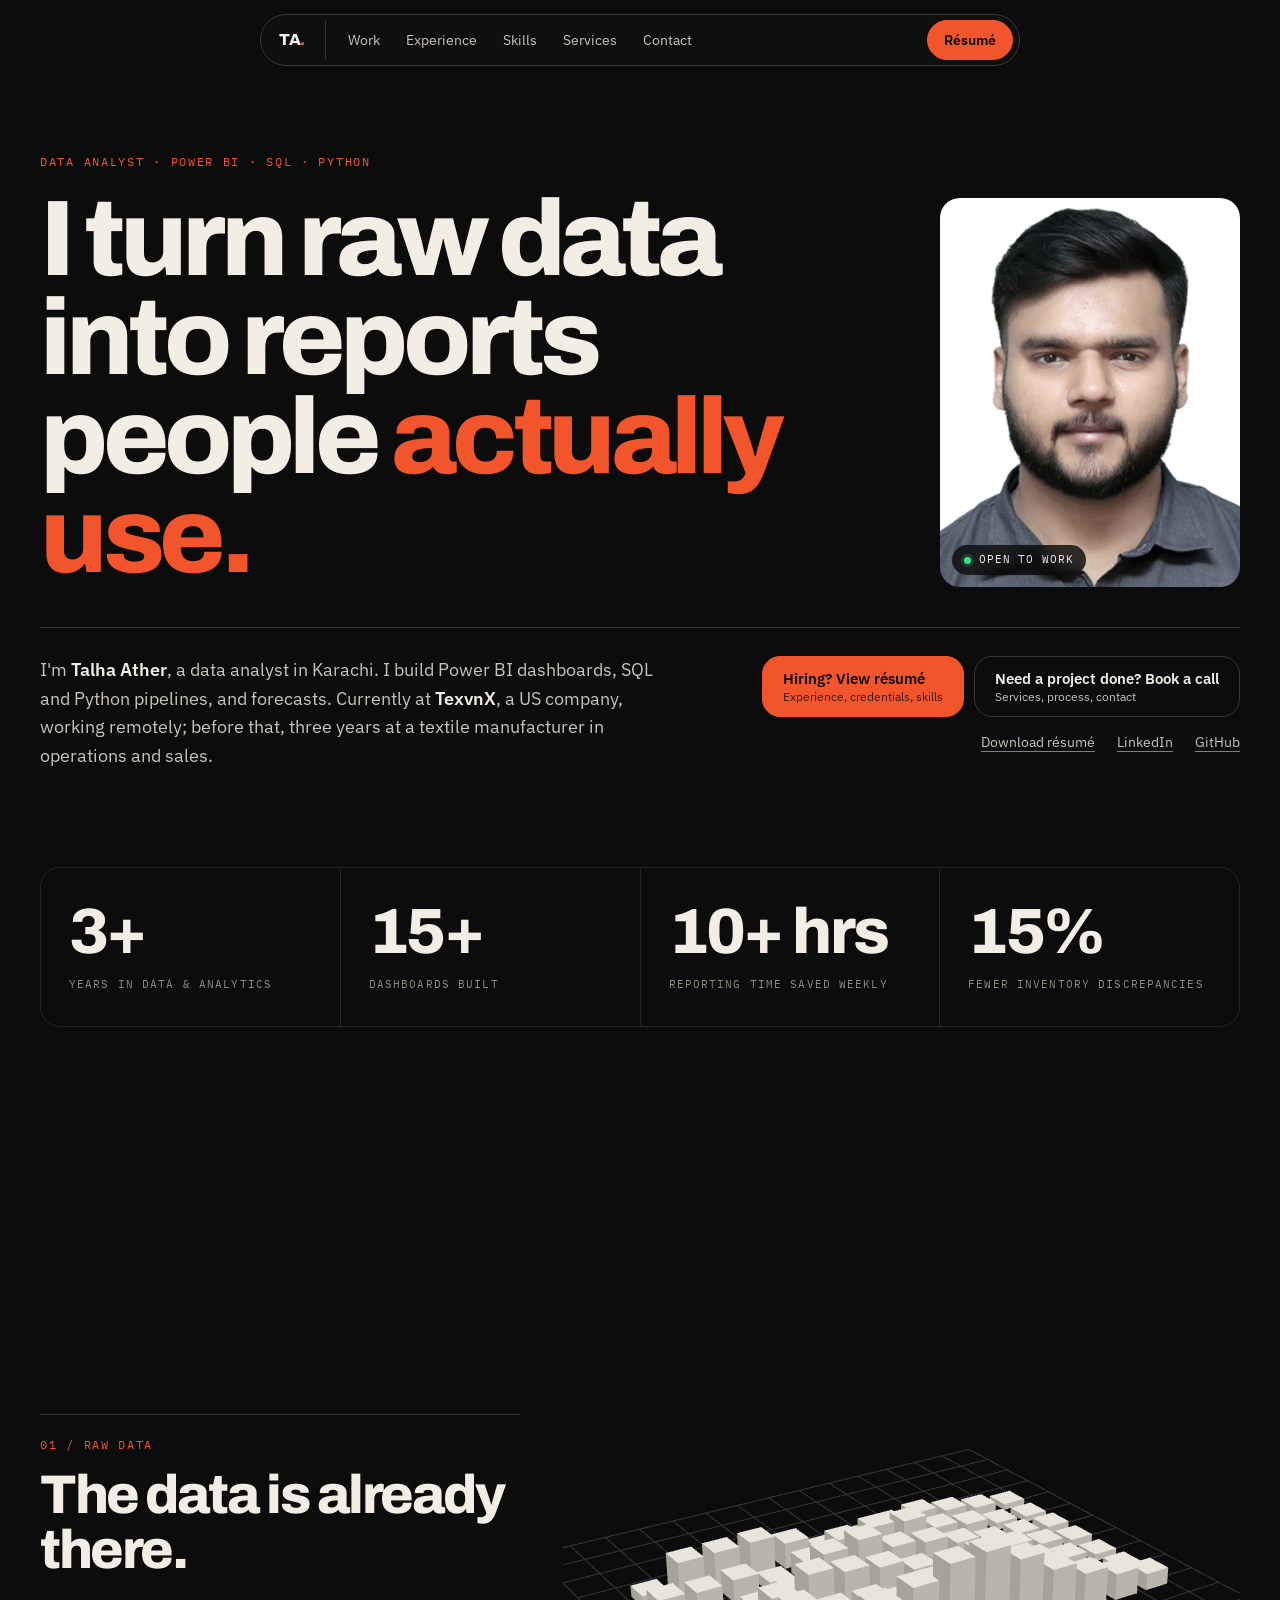
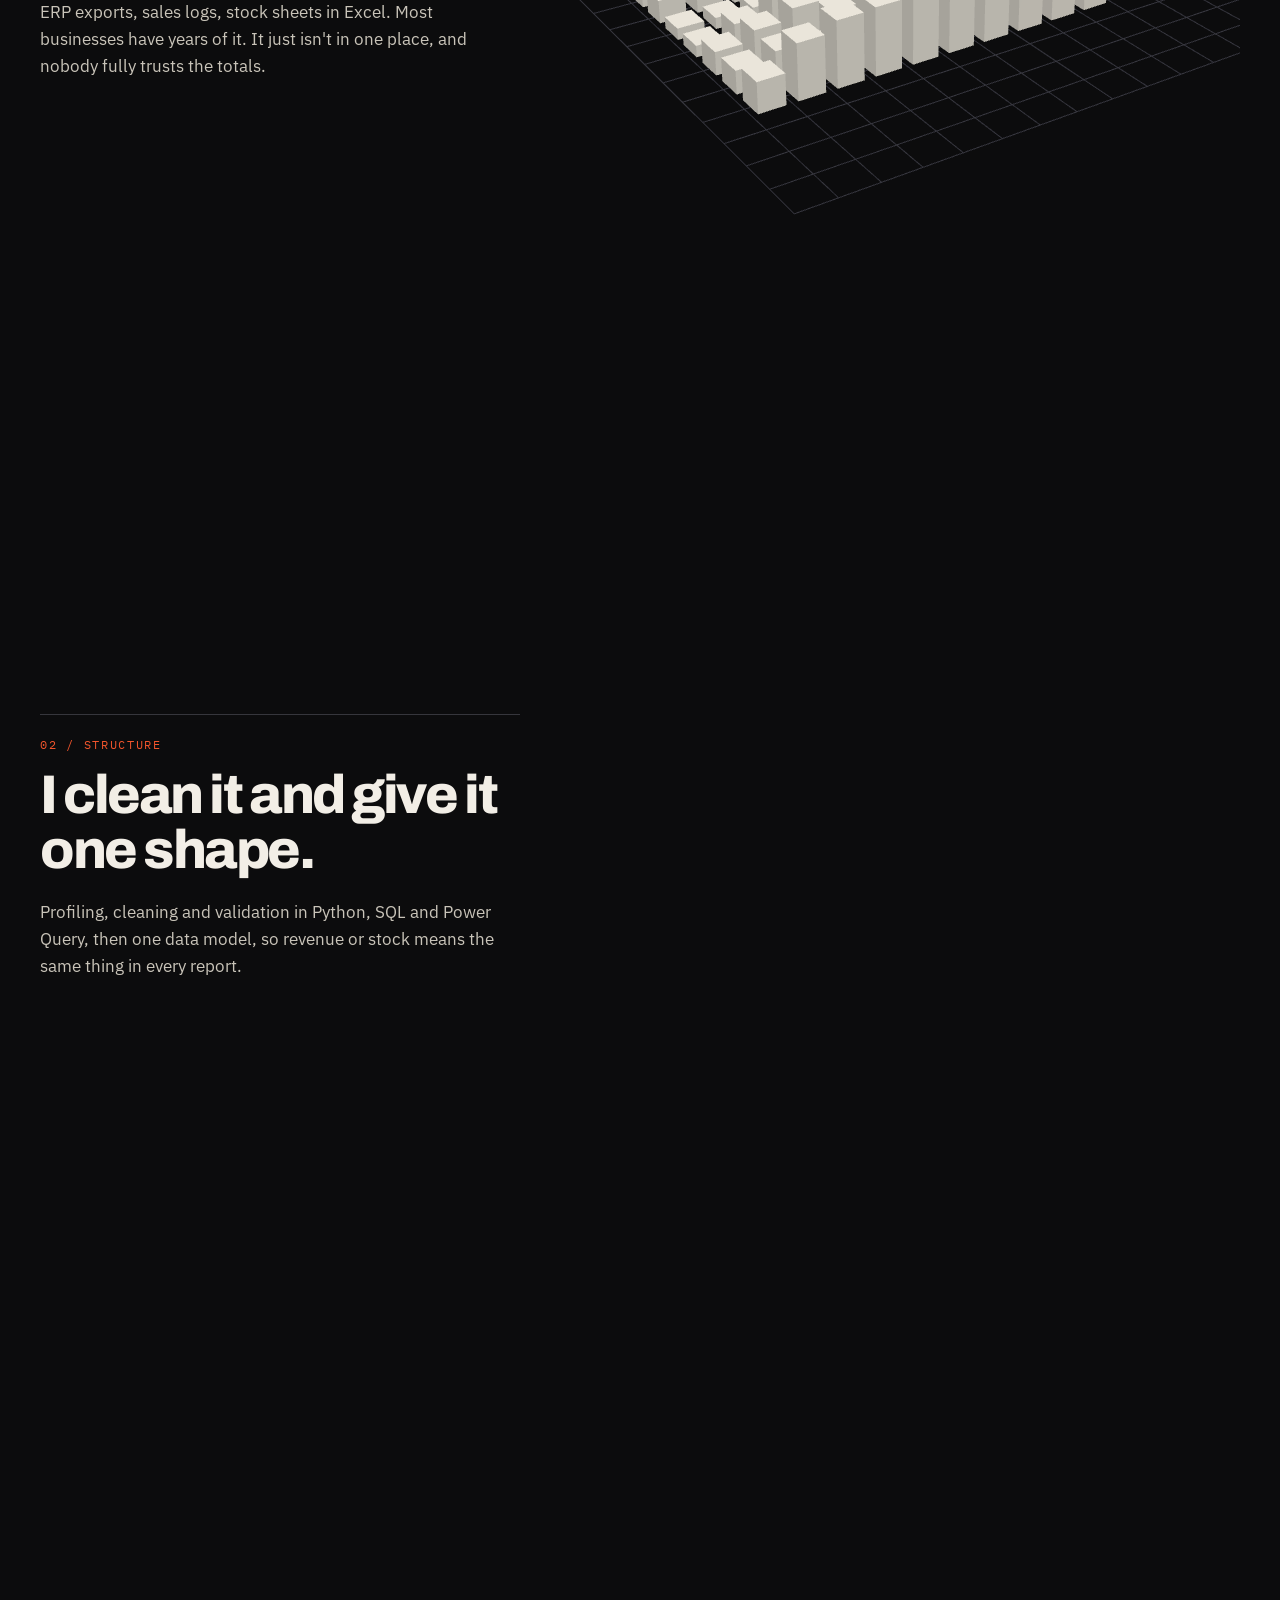
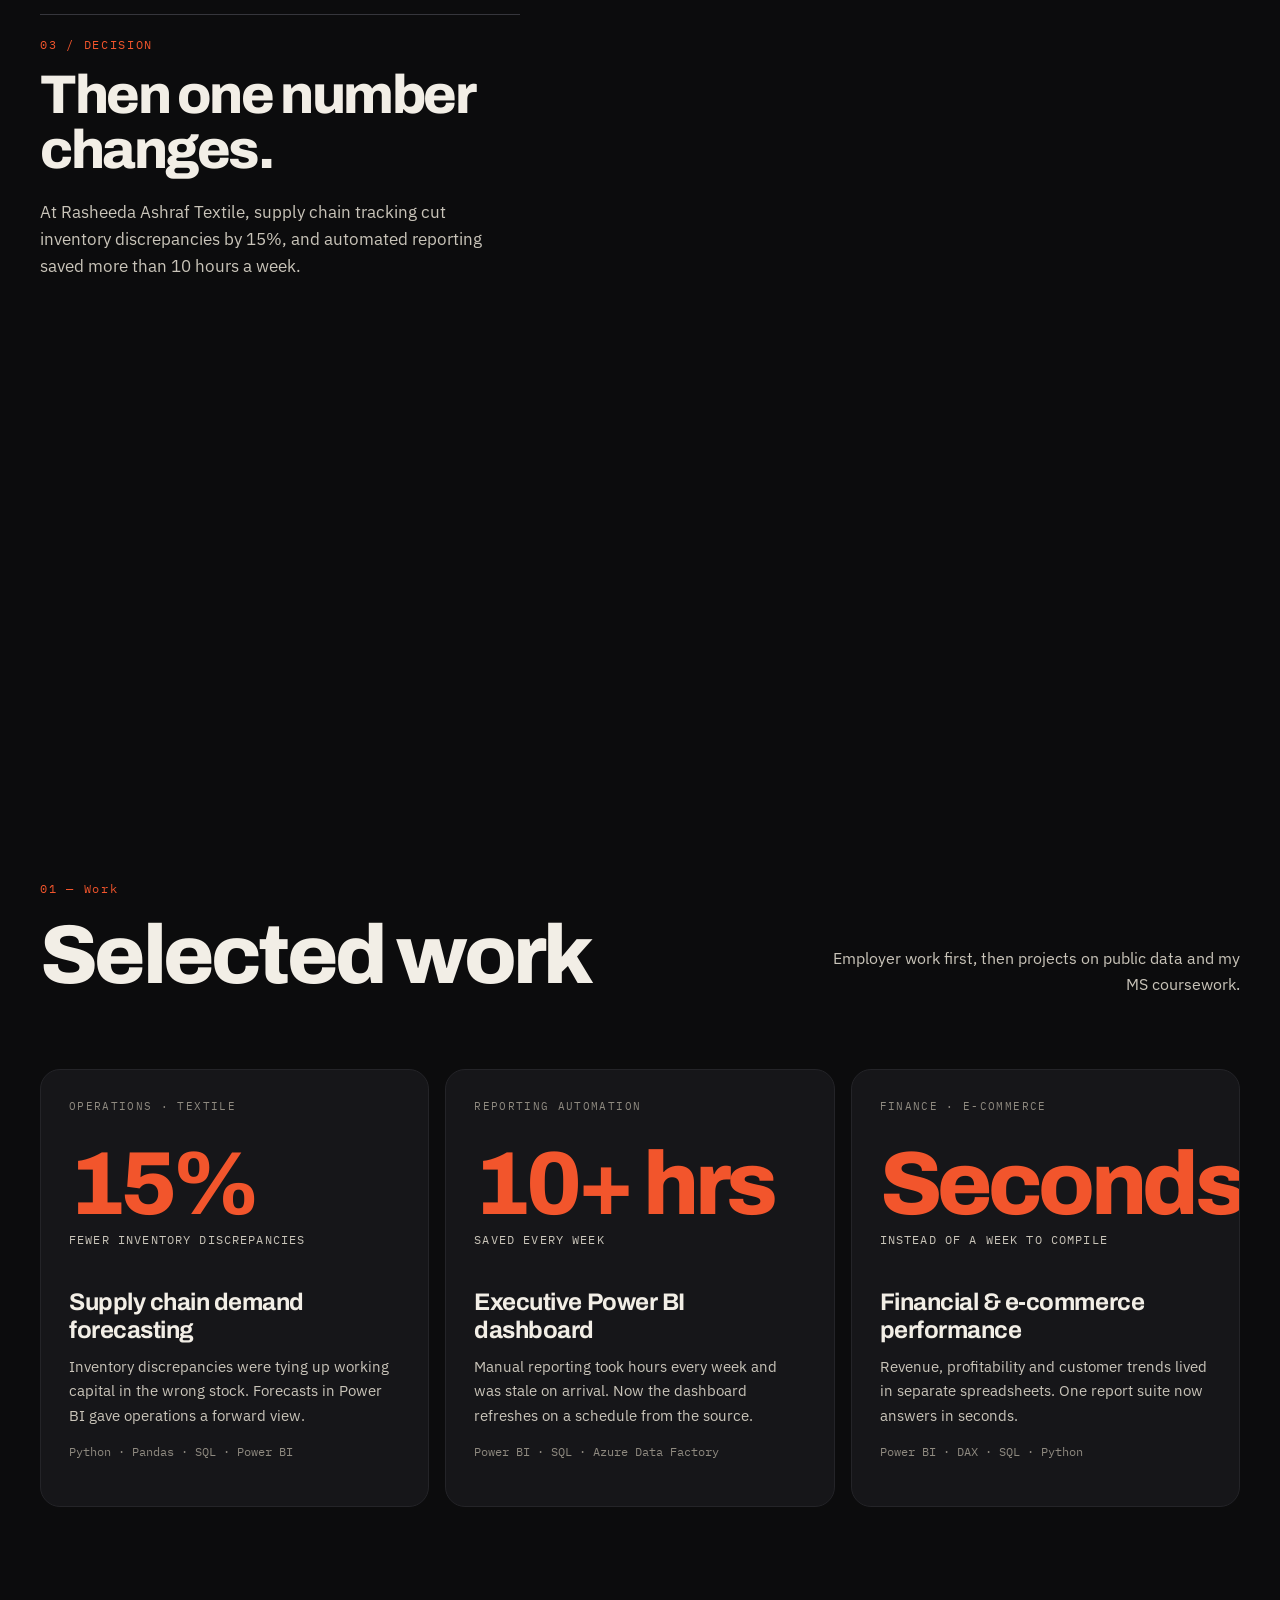
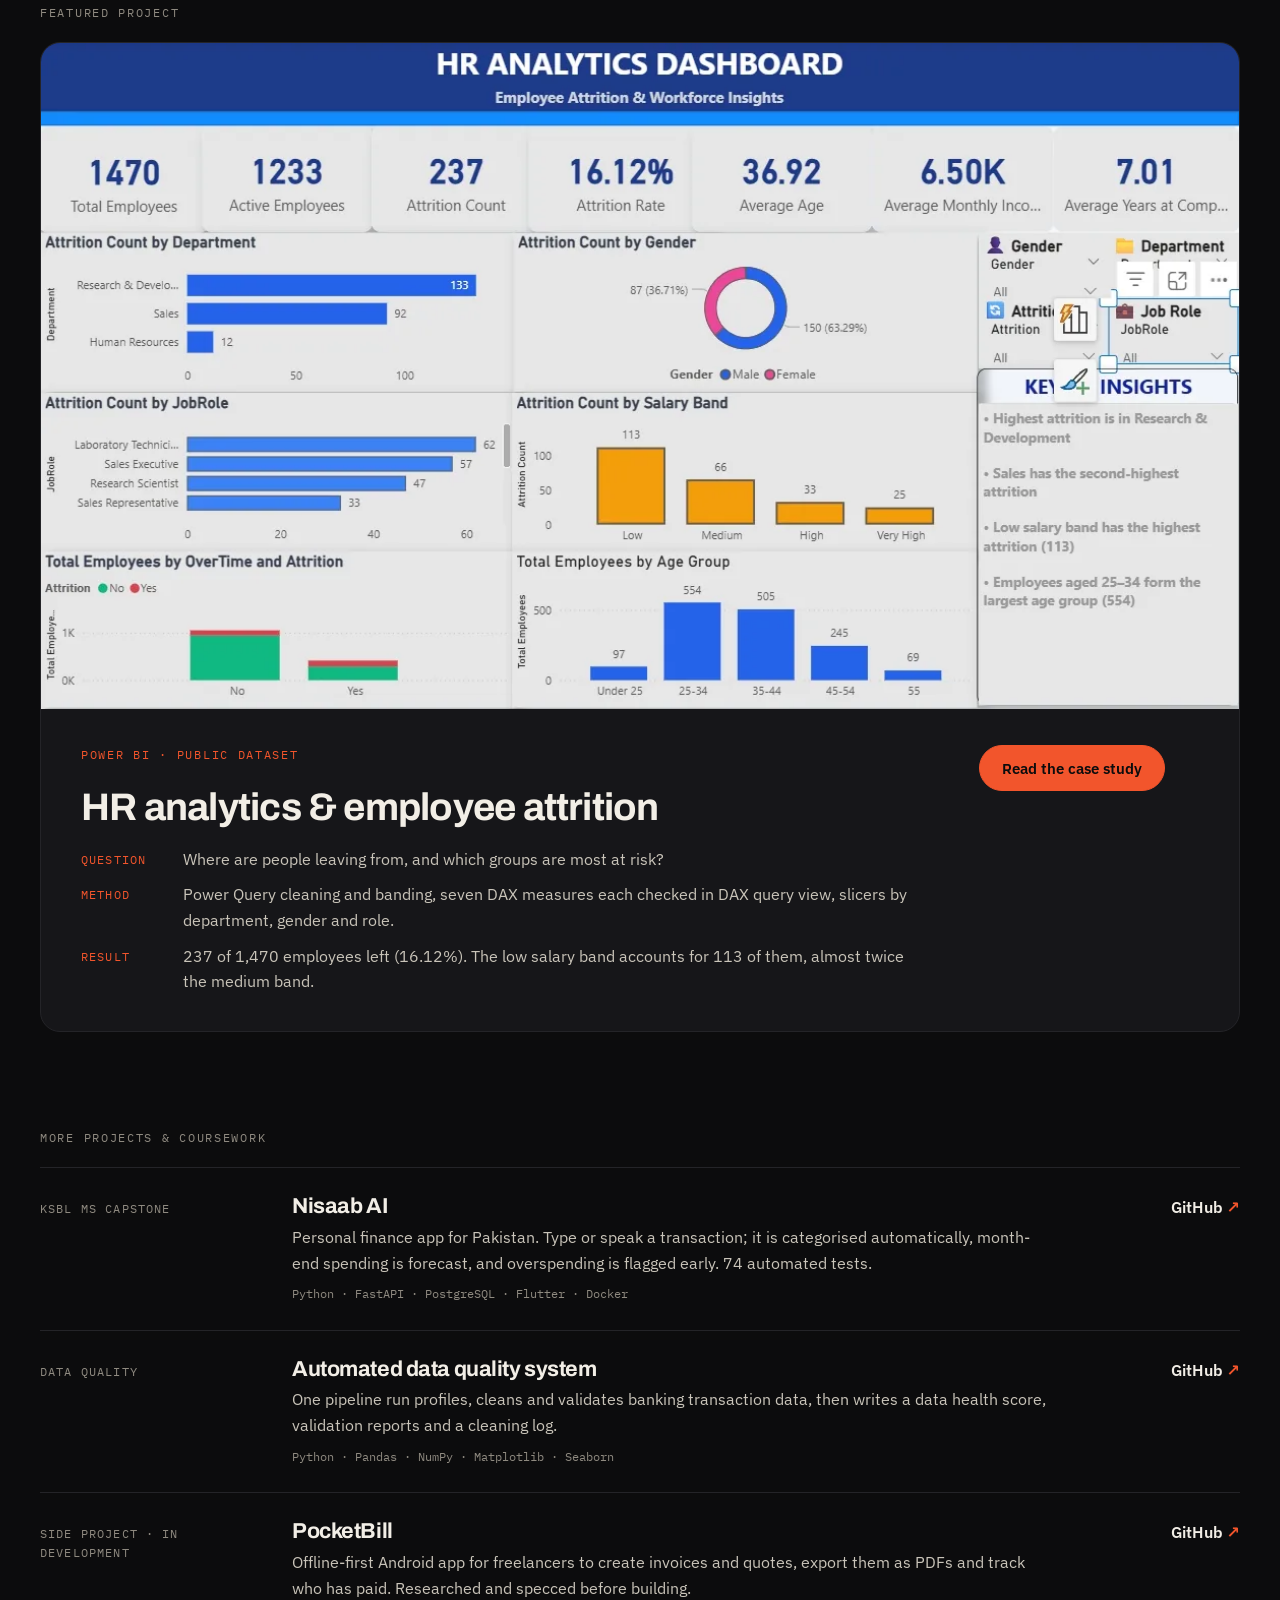
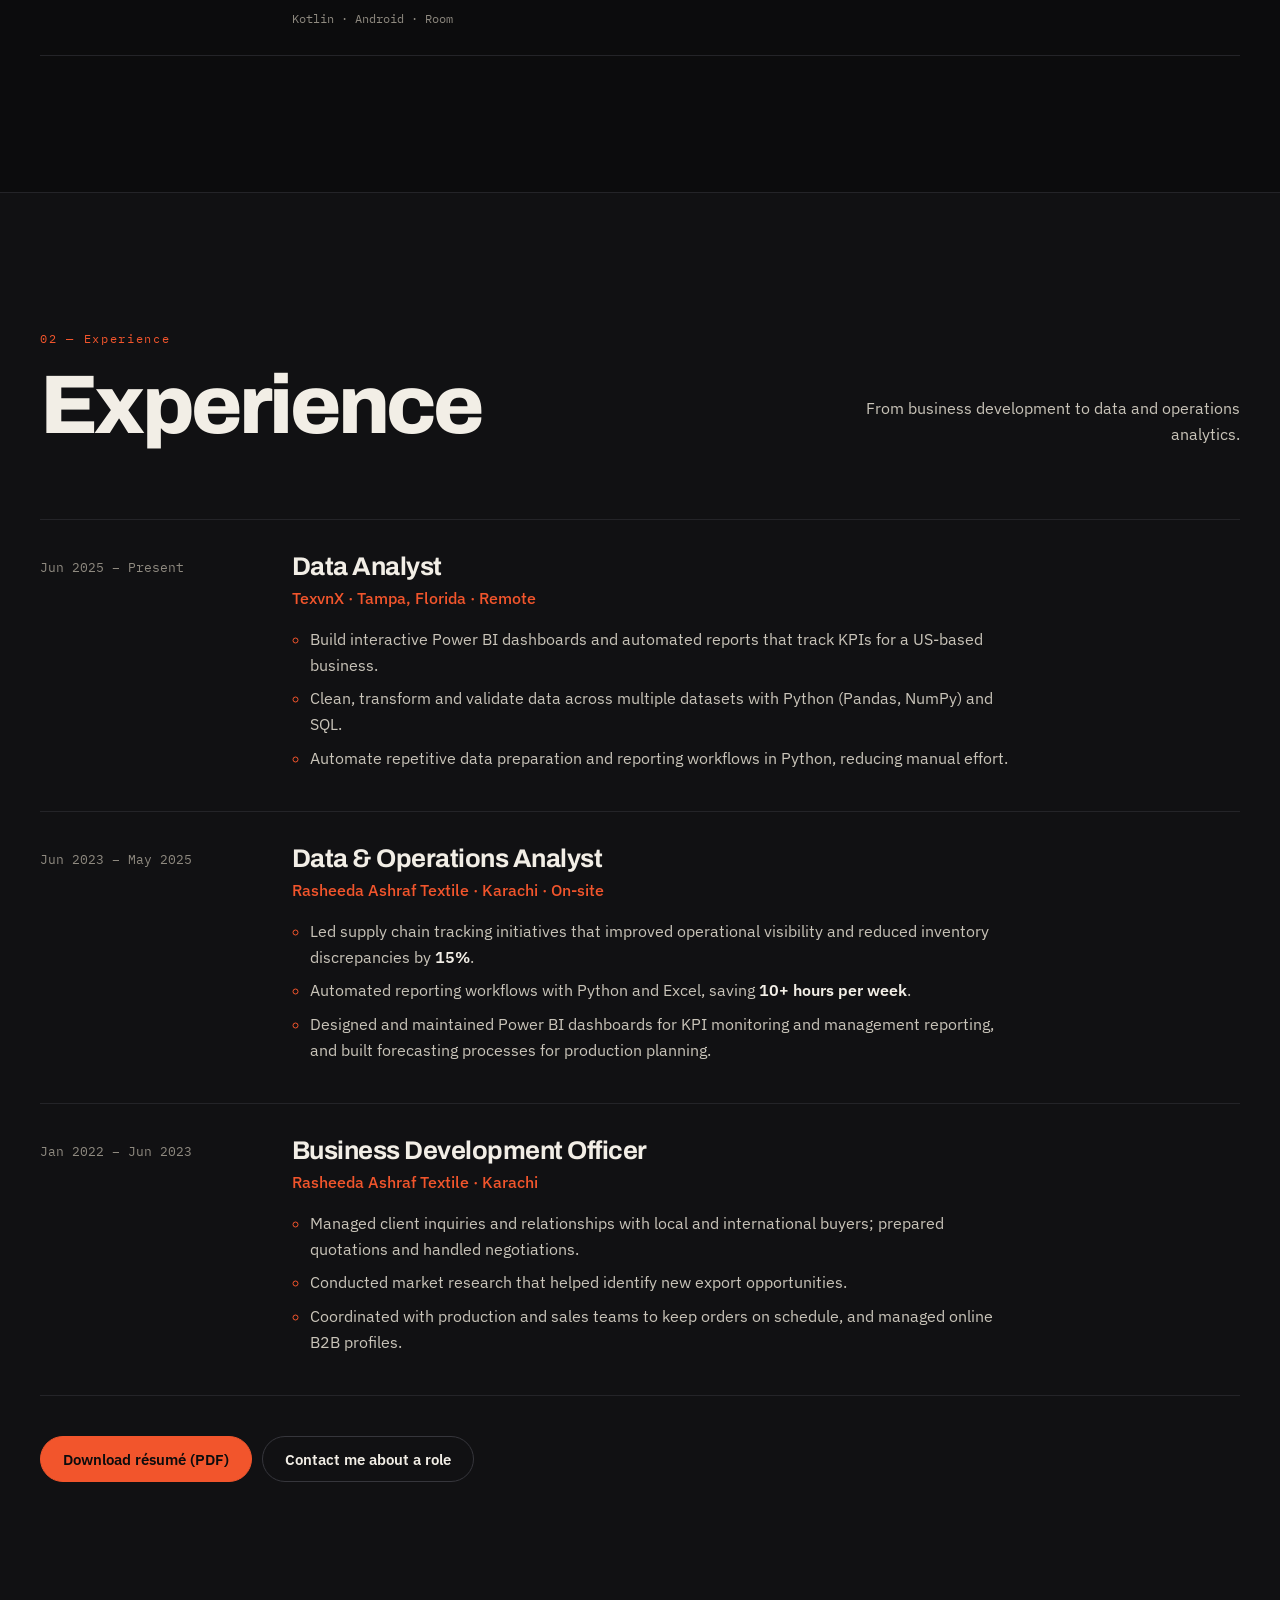
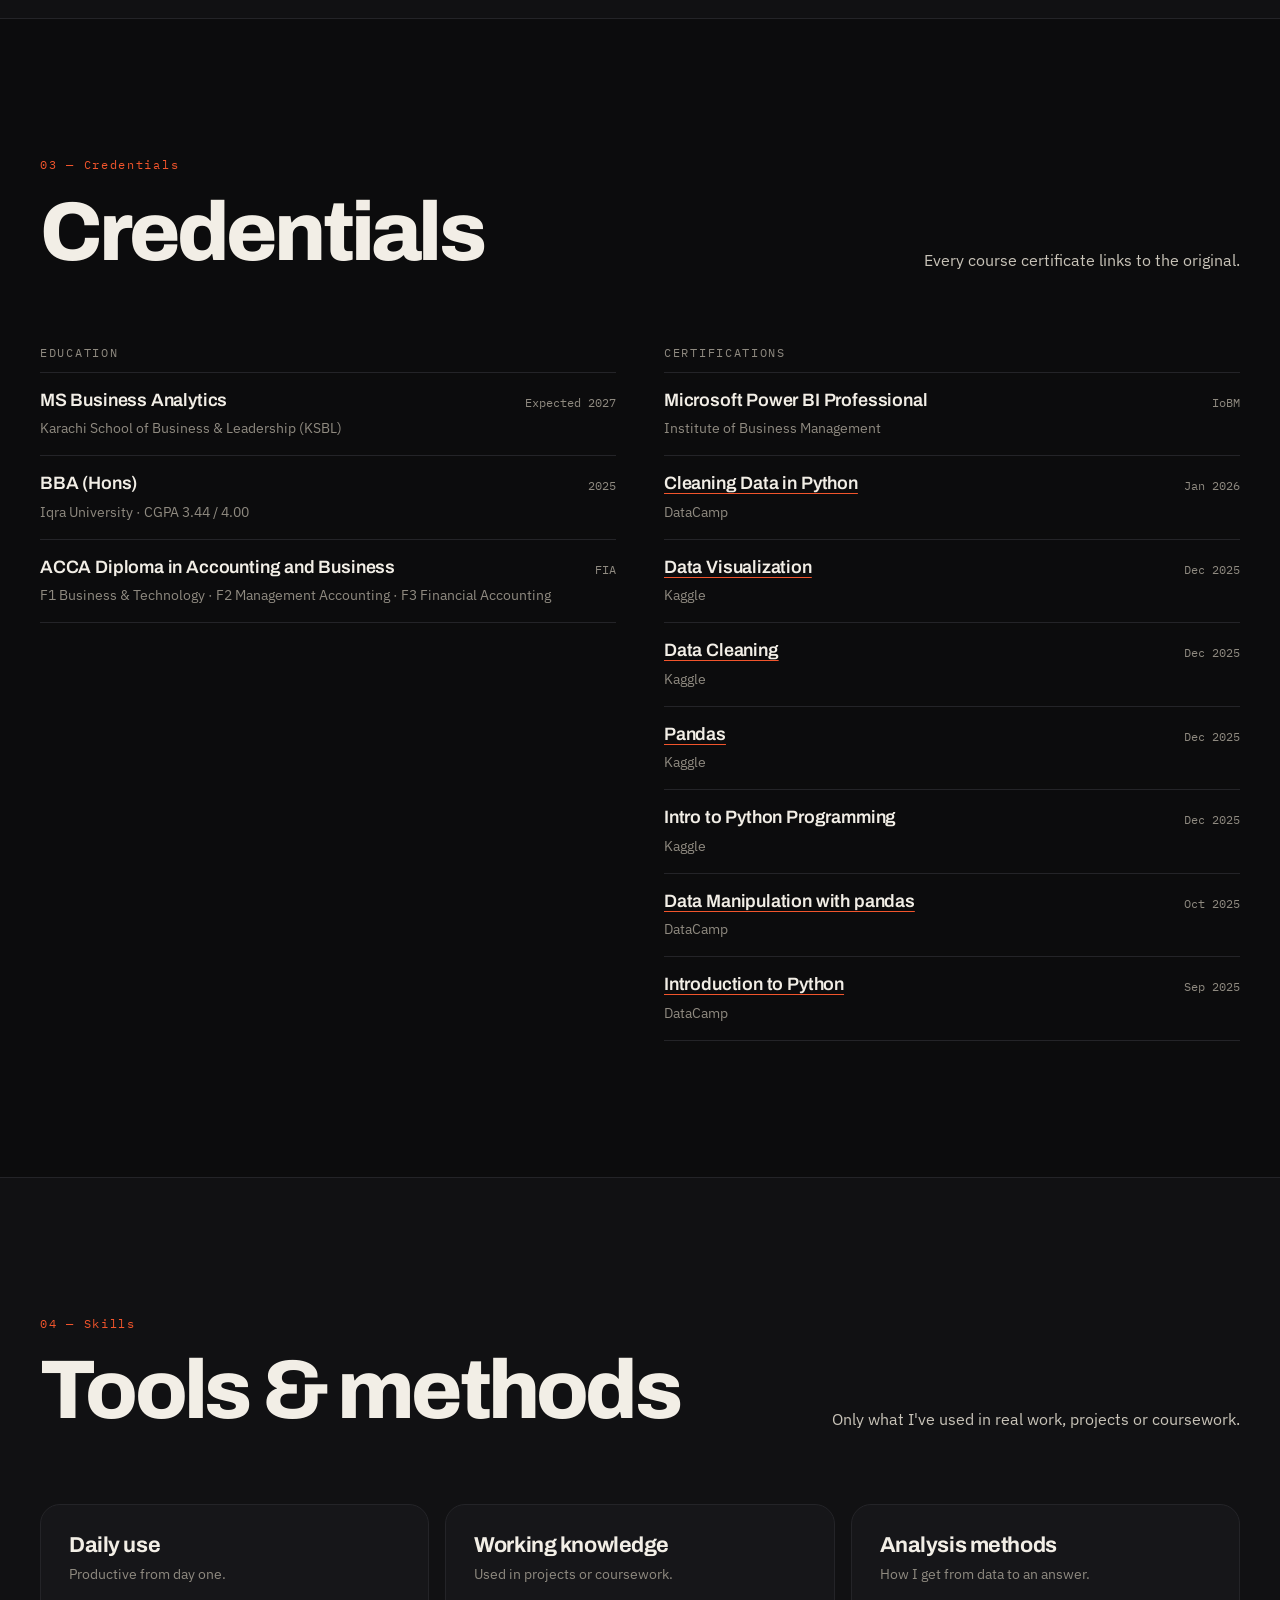
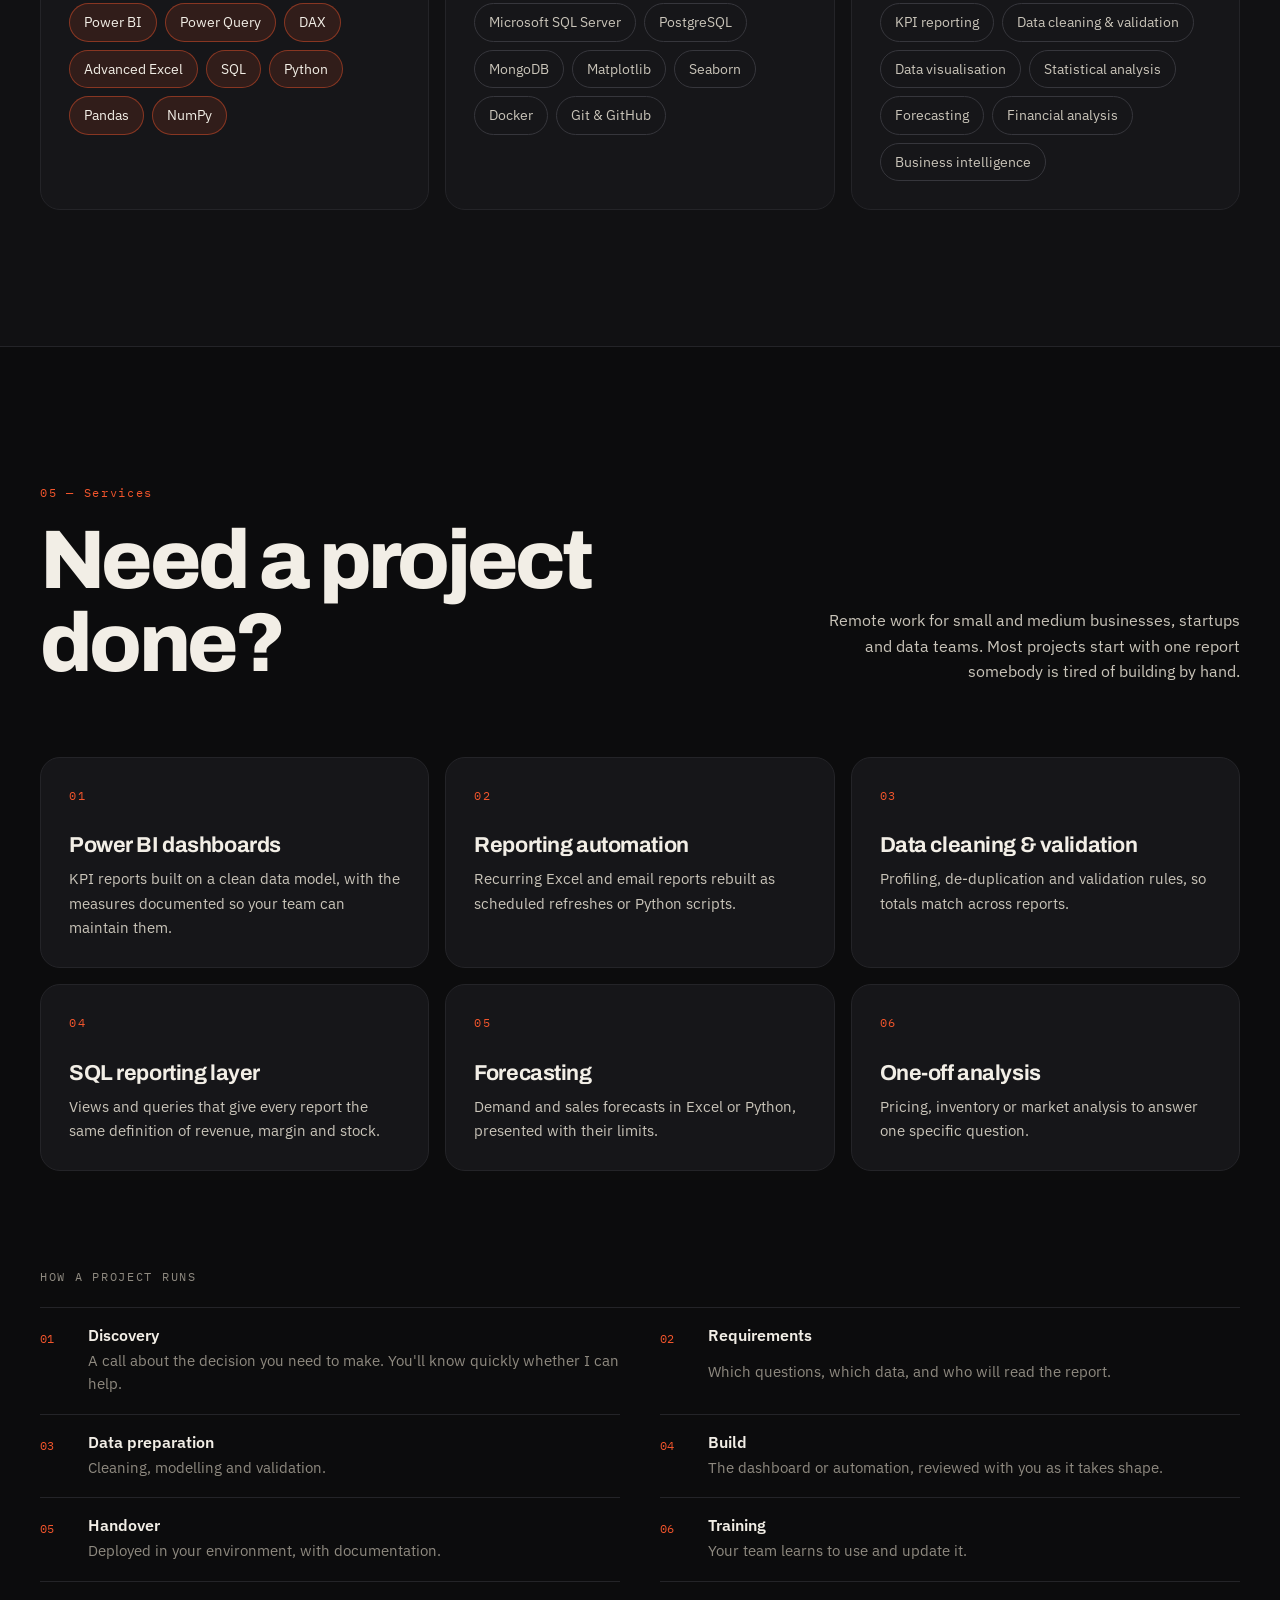
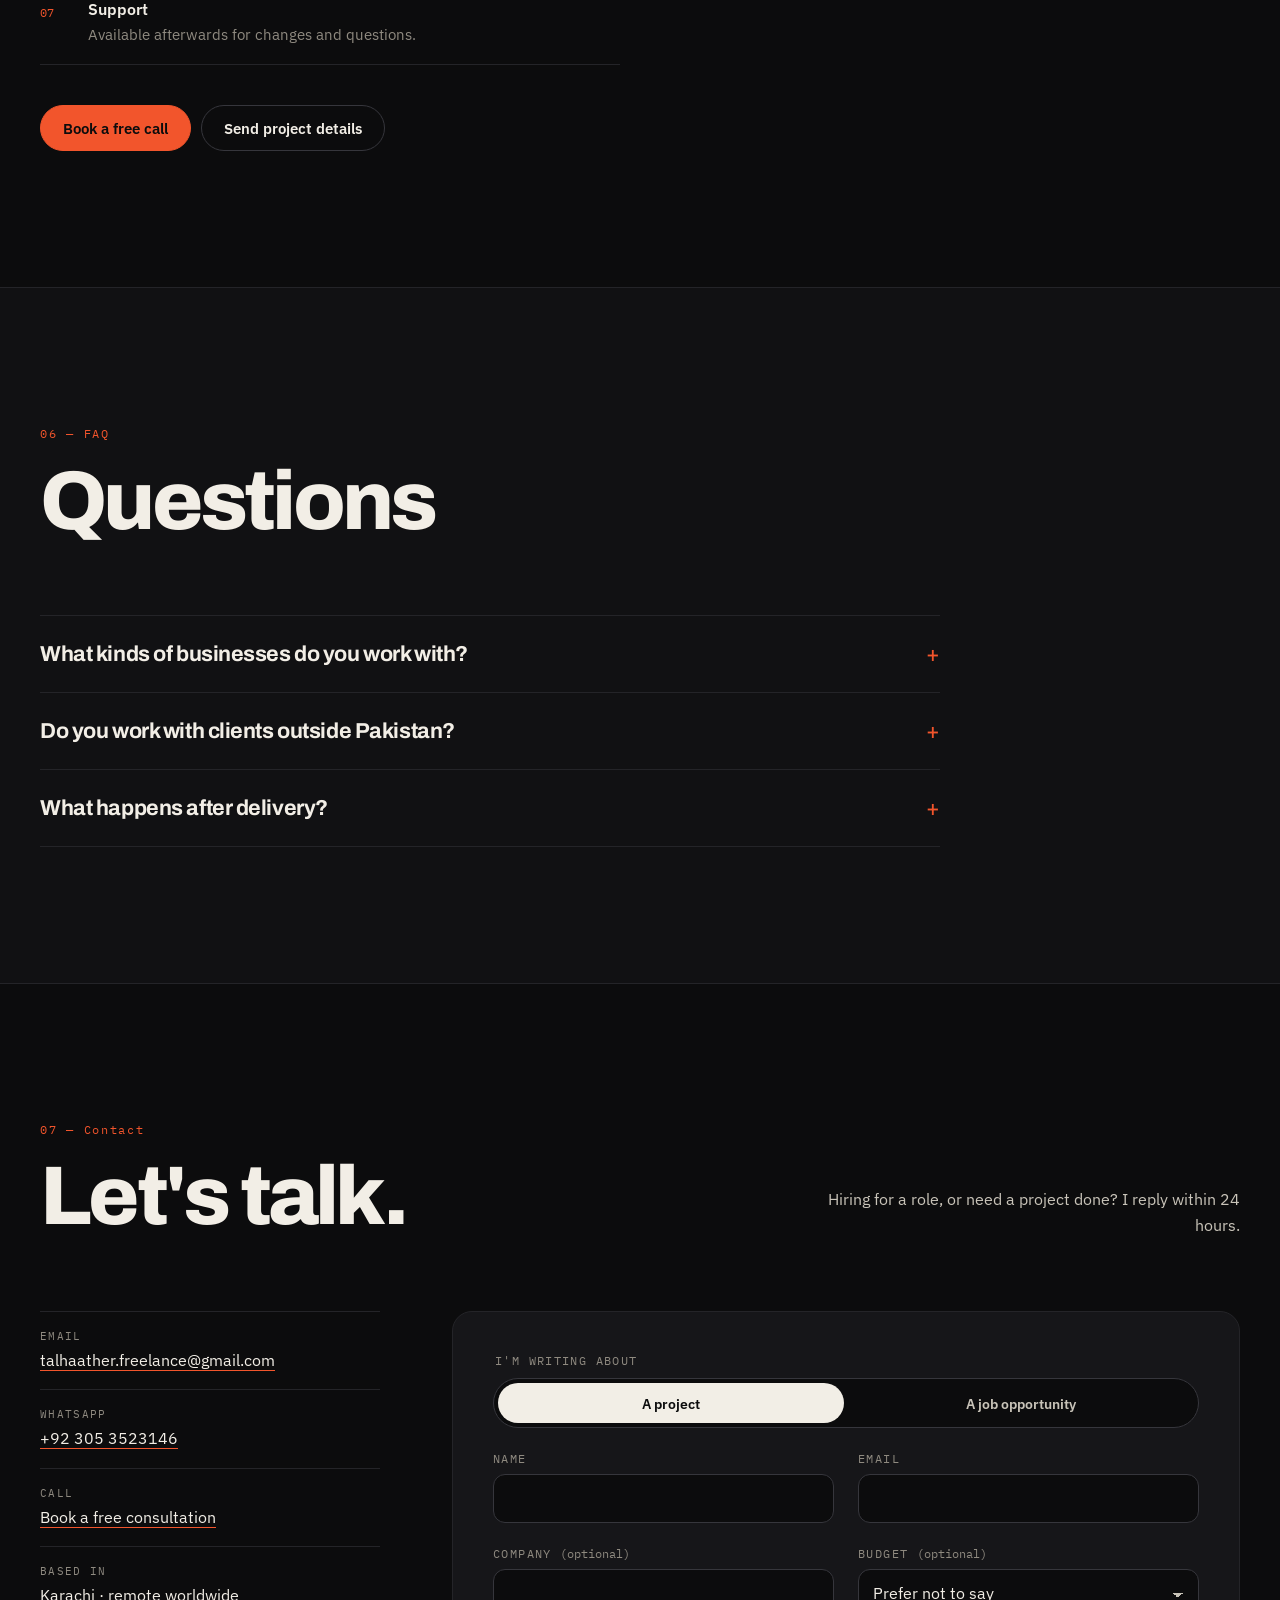
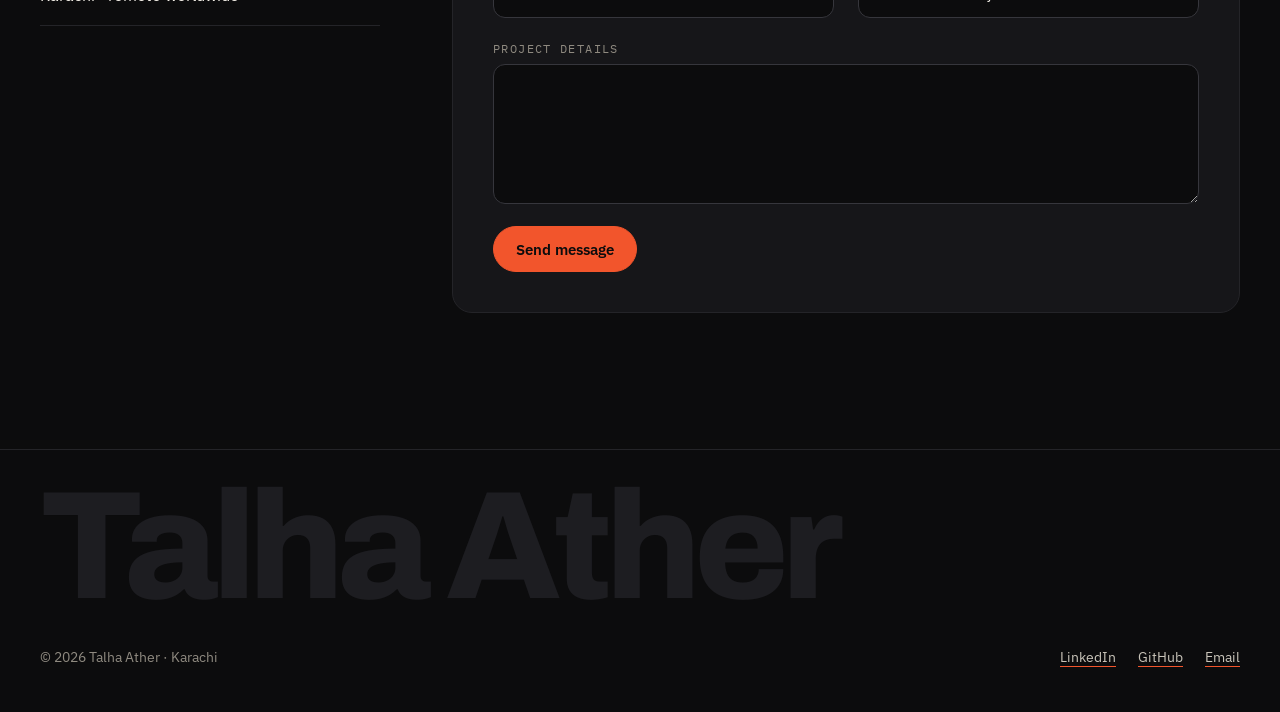
==== index.html @ 9c9c139e "Portfolio site: dark editorial design with Three.js scroll story Static HTML/CSS/JS portfolio for Ta" ====
<!doctype html>
<html lang="en">
<head>
  <meta charset="utf-8">
  <meta name="viewport" content="width=device-width, initial-scale=1">
  <title>Talha Ather — Data Analyst</title>
  <meta name="description" content="Talha Ather is a data analyst in Karachi who builds Power BI reports, SQL and Python pipelines and forecasts. Open to roles and remote projects.">
  <link rel="canonical" href="https://talhaather.com/">
  <meta name="theme-color" content="#0c0c0d">
  <meta property="og:type" content="website">
  <meta property="og:url" content="https://talhaather.com/">
  <meta property="og:title" content="Talha Ather — Data Analyst">
  <meta property="og:description" content="Power BI reports, SQL and Python pipelines, and forecasts.">
  <meta property="og:image" content="https://talhaather.com/assets/og-image.png">
  <meta name="twitter:card" content="summary_large_image">
  <link rel="icon" href="/assets/favicon.svg" type="image/svg+xml">
  <link rel="preload" href="/fonts/archivo-var.woff2" as="font" type="font/woff2" crossorigin>
  <link rel="stylesheet" href="/css/styles.css">
  <script>if (/[?&]todo/.test(location.search)) document.documentElement.classList.add("show-todo")</script>
  <!-- US-15: Plausible analytics. Auto-tracks PDF downloads and outbound links; tagged links send named events. -->
  <script defer data-domain="talhaather.com" src="https://plausible.io/js/script.file-downloads.outbound-links.tagged-events.js"></script>
  <script>window.plausible = window.plausible || function () { (window.plausible.q = window.plausible.q || []).push(arguments) }</script>
  <script type="application/ld+json">
  {
    "@context": "https://schema.org",
    "@type": "Person",
    "name": "Talha Ather",
    "jobTitle": "Data Analyst",
    "url": "https://talhaather.com/",
    "image": "https://talhaather.com/assets/talha-ather.webp",
    "email": "mailto:talhaather.freelance@gmail.com",
    "sameAs": [
      "https://www.linkedin.com/in/talha-ather-702497376",
      "https://github.com/talha-ather-pk"
    ]
  }
  </script>
</head>
<body>
  <a class="skip-link" href="#main">Skip to content</a>

  <header class="site-header">
    <div class="container">
      <nav class="nav" aria-label="Main">
        <a class="brand" href="/">TA<span>.</span></a>
        <ul class="nav-links">
          <li><a href="#work">Work</a></li>
          <li><a href="#experience">Experience</a></li>
          <li><a href="#skills">Skills</a></li>
          <li><a href="#services">Services</a></li>
          <li><a href="#contact">Contact</a></li>
        </ul>
        <div class="nav-actions">
          <!-- US-07: resume download in header -->
          <a class="btn btn-primary btn-sm" href="/assets/Talha-Ather-Resume.pdf" download>Résumé</a>
          <button class="menu-toggle" type="button" aria-expanded="false" aria-controls="mobile-menu" aria-label="Open menu">
            <svg width="18" height="18" viewBox="0 0 24 24" fill="none" stroke="currentColor" stroke-width="2" stroke-linecap="round" aria-hidden="true"><path d="M4 8h16M4 16h16"/></svg>
          </button>
        </div>
      </nav>
      <div class="mobile-menu" id="mobile-menu">
        <a href="#work">Work</a>
        <a href="#experience">Experience</a>
        <a href="#education">Credentials</a>
        <a href="#skills">Skills</a>
        <a href="#services">Services</a>
        <a href="#contact">Contact</a>
      </div>
    </div>
  </header>

  <main id="main">
    <!-- Hero -->
    <section class="hero" id="hero" aria-label="Introduction">
      <div class="container">
        <span class="kicker">Data Analyst · Power BI · SQL · Python</span>
        <div class="hero-grid">
          <h1>I turn raw data into reports people <em>actually use.</em></h1>
          <figure class="portrait">
            <img src="/assets/talha-ather.webp" alt="Portrait of Talha Ather" width="397" height="515" fetchpriority="high">
            <figcaption>Open to work</figcaption>
          </figure>
        </div>
        <div class="hero-foot">
          <p class="intro">I'm <strong>Talha Ather</strong>, a data analyst in Karachi. I build Power BI dashboards, SQL and Python pipelines, and forecasts. Currently at <strong>TexvnX</strong>, a US company, working remotely; before that, three years at a textile manufacturer in operations and sales.</p>
          <div>
            <!-- US-08: two entry points -->
            <div class="audience">
              <a class="btn btn-primary" href="#experience" data-intent="hiring">
                Hiring? View résumé
                <small>Experience, credentials, skills</small>
              </a>
              <a class="btn btn-outline" href="#services" data-intent="project">
                Need a project done? Book a call
                <small>Services, process, contact</small>
              </a>
            </div>
            <div class="hero-meta">
              <a href="/assets/Talha-Ather-Resume.pdf" download>Download résumé</a>
              <a href="https://www.linkedin.com/in/talha-ather-702497376" target="_blank" rel="noopener">LinkedIn</a>
              <a href="https://github.com/talha-ather-pk" target="_blank" rel="noopener">GitHub</a>
            </div>
          </div>
        </div>
      </div>
    </section>

    <!-- US-03: real values are in the markup, so they never show "0" -->
    <section class="figures" aria-label="Key figures">
      <div class="container">
        <div class="figures-grid">
          <div class="figure"><div class="stat-value" data-count="3" data-suffix="+">3+</div><div class="stat-label">Years in data &amp; analytics</div></div>
          <div class="figure"><div class="stat-value" data-count="15" data-suffix="+">15+</div><div class="stat-label">Dashboards built</div></div>
          <div class="figure"><div class="stat-value" data-count="10" data-suffix="+ hrs">10+ hrs</div><div class="stat-label">Reporting time saved weekly</div></div>
          <div class="figure"><div class="stat-value" data-count="15" data-suffix="%">15%</div><div class="stat-label">Fewer inventory discrepancies</div></div>
        </div>
      </div>
    </section>

    <!-- Scroll story: the 3D sculpture (js/scene.js) follows the three steps -->
    <section class="story-section" aria-label="How I work">
      <div class="container">
        <div class="story" id="story">
          <div class="story-visual" aria-hidden="true">
            <div class="sticky"><canvas></canvas></div>
          </div>
          <div class="story-step s1">
            <div class="step-card">
              <span class="mono">01 / Raw data</span>
              <h2>The data is already there.</h2>
              <p>ERP exports, sales logs, stock sheets in Excel. Most businesses have years of it. It just isn't in one place, and nobody fully trusts the totals.</p>
            </div>
          </div>
          <div class="story-step s2">
            <div class="step-card">
              <span class="mono">02 / Structure</span>
              <h2>I clean it and give it one shape.</h2>
              <p>Profiling, cleaning and validation in Python, SQL and Power Query, then one data model, so revenue or stock means the same thing in every report.</p>
            </div>
          </div>
          <div class="story-step s3">
            <div class="step-card">
              <span class="mono">03 / Decision</span>
              <h2>Then one number changes.</h2>
              <p>At Rasheeda Ashraf Textile, supply chain tracking cut inventory discrepancies by 15%, and automated reporting saved more than 10 hours a week.</p>
            </div>
          </div>
        </div>
      </div>
    </section>

    <!-- US-04 / US-09 / US-11: work -->
    <section id="work">
      <div class="container">
        <header class="section-head">
          <div><span class="num">01 — Work</span><h2>Selected work</h2></div>
          <p>Employer work first, then projects on public data and my MS coursework.</p>
        </header>

        <div class="tiles">
          <article class="tile">
            <span class="meta">Operations · Textile</span>
            <div class="result">15%</div>
            <span class="result-label">Fewer inventory discrepancies</span>
            <h3><a href="/case-studies/supply-chain-forecasting.html">Supply chain demand forecasting</a></h3>
            <p>Inventory discrepancies were tying up working capital in the wrong stock. Forecasts in Power BI gave operations a forward view.</p>
            <div class="tools">Python · Pandas · SQL · Power BI</div>
            <div class="links">
              <!-- Fill href with a real URL to show; empty = hidden -->
              <a class="arrow-link" href="" target="_blank" rel="noopener">Source code</a>
              <a class="arrow-link" href="" target="_blank" rel="noopener">Live demo</a>
            </div>
          </article>
          <article class="tile">
            <span class="meta">Reporting automation</span>
            <div class="result">10+ hrs</div>
            <span class="result-label">Saved every week</span>
            <h3><a href="/case-studies/executive-dashboard.html">Executive Power BI dashboard</a></h3>
            <p>Manual reporting took hours every week and was stale on arrival. Now the dashboard refreshes on a schedule from the source.</p>
            <div class="tools">Power BI · SQL · Azure Data Factory</div>
            <div class="links">
              <a class="arrow-link" href="" target="_blank" rel="noopener">Source code</a>
              <a class="arrow-link" href="" target="_blank" rel="noopener">Live demo</a>
            </div>
          </article>
          <article class="tile">
            <span class="meta">Finance · E-commerce</span>
            <div class="result">Seconds</div>
            <span class="result-label">Instead of a week to compile</span>
            <h3><a href="/case-studies/financial-ecommerce-analysis.html">Financial &amp; e-commerce performance</a></h3>
            <p>Revenue, profitability and customer trends lived in separate spreadsheets. One report suite now answers in seconds.</p>
            <div class="tools">Power BI · DAX · SQL · Python</div>
            <div class="links">
              <a class="arrow-link" href="" target="_blank" rel="noopener">Source code</a>
              <a class="arrow-link" href="" target="_blank" rel="noopener">Live demo</a>
            </div>
          </article>
        </div>

        <div id="projects">
          <p class="subhead">Featured project</p>
          <article class="showcase">
            <a class="showcase-img" href="/case-studies/hr-attrition.html" aria-label="Open the HR attrition case study">
              <img src="/assets/screenshots/hr-attrition-dashboard.webp" alt="HR attrition dashboard in Power BI: 1,470 employees, 237 leavers, 16.12% attrition rate, with breakdowns by department, gender, job role, salary band, overtime and age group" width="1178" height="655" loading="lazy">
            </a>
            <div class="showcase-body">
              <div>
                <span class="kicker">Power BI · public dataset</span>
                <h3><a href="/case-studies/hr-attrition.html">HR analytics &amp; employee attrition</a></h3>
                <dl class="facts">
                  <div><dt>Question</dt><dd>Where are people leaving from, and which groups are most at risk?</dd></div>
                  <div><dt>Method</dt><dd>Power Query cleaning and banding, seven DAX measures each checked in DAX query view, slicers by department, gender and role.</dd></div>
                  <div><dt>Result</dt><dd>237 of 1,470 employees left (16.12%). The low salary band accounts for 113 of them, almost twice the medium band.</dd></div>
                </dl>
              </div>
              <div class="proof">
                <a class="btn btn-primary" href="/case-studies/hr-attrition.html">Read the case study</a>
                <!-- Fill href with a real URL to show; empty = hidden -->
                <a class="btn btn-outline" href="" target="_blank" rel="noopener">Download .pbix</a>
                <a class="btn btn-outline" href="" target="_blank" rel="noopener">Live report</a>
              </div>
            </div>
          </article>

          <p class="subhead">More projects &amp; coursework</p>
          <ol class="rows">
            <li class="row">
              <div class="meta">KSBL MS capstone</div>
              <div>
                <h3><a href="https://github.com/talha-ather-pk/nisaab-ai" target="_blank" rel="noopener">Nisaab AI</a></h3>
                <p>Personal finance app for Pakistan. Type or speak a transaction; it is categorised automatically, month-end spending is forecast, and overspending is flagged early. 74 automated tests.</p>
                <div class="tools">Python · FastAPI · PostgreSQL · Flutter · Docker</div>
              </div>
              <div class="links"><a class="arrow-link plausible-event-name=Project+Click" href="https://github.com/talha-ather-pk/nisaab-ai" target="_blank" rel="noopener">GitHub</a></div>
            </li>
            <li class="row">
              <div class="meta">Data quality</div>
              <div>
                <h3><a href="https://github.com/talha-ather-pk/automated-data-quality-system" target="_blank" rel="noopener">Automated data quality system</a></h3>
                <p>One pipeline run profiles, cleans and validates banking transaction data, then writes a data health score, validation reports and a cleaning log.</p>
                <div class="tools">Python · Pandas · NumPy · Matplotlib · Seaborn</div>
              </div>
              <div class="links"><a class="arrow-link plausible-event-name=Project+Click" href="https://github.com/talha-ather-pk/automated-data-quality-system" target="_blank" rel="noopener">GitHub</a></div>
            </li>
            <li class="row">
              <div class="meta">Side project · in development</div>
              <div>
                <h3><a href="https://github.com/talha-ather-pk/PocketBill" target="_blank" rel="noopener">PocketBill</a></h3>
                <p>Offline-first Android app for freelancers to create invoices and quotes, export them as PDFs and track who has paid. Researched and specced before building.</p>
                <div class="tools">Kotlin · Android · Room</div>
              </div>
              <div class="links"><a class="arrow-link plausible-event-name=Project+Click" href="https://github.com/talha-ather-pk/PocketBill" target="_blank" rel="noopener">GitHub</a></div>
            </li>
            <li class="row todo-hide">
              <div class="meta">MS coursework</div>
              <div>
                <h3>GenAI forecasting</h3>
                <p class="todo">One-line outcome (what was forecast and how accurate)</p>
                <div class="tools todo">Tools used</div>
              </div>
              <div class="links"><a class="arrow-link" href="" target="_blank" rel="noopener">View project</a></div>
            </li>
          </ol>
        </div>
      </div>
    </section>

    <!-- US-05: experience -->
    <section class="section-alt" id="experience">
      <div class="container">
        <header class="section-head">
          <div><span class="num">02 — Experience</span><h2>Experience</h2></div>
          <p>From business development to data and operations analytics.</p>
        </header>
        <ol class="roles">
          <li class="role">
            <div class="date"><time datetime="2025-06">Jun 2025</time> – Present</div>
            <div>
              <h3>Data Analyst</h3>
              <p class="org">TexvnX · Tampa, Florida · Remote</p>
              <ul>
                <li>Build interactive Power BI dashboards and automated reports that track KPIs for a US-based business.</li>
                <li>Clean, transform and validate data across multiple datasets with Python (Pandas, NumPy) and SQL.</li>
                <li>Automate repetitive data preparation and reporting workflows in Python, reducing manual effort.</li>
              </ul>
            </div>
          </li>
          <li class="role">
            <div class="date"><time datetime="2023-06">Jun 2023</time> – <time datetime="2025-05">May 2025</time></div>
            <div>
              <h3>Data &amp; Operations Analyst</h3>
              <p class="org">Rasheeda Ashraf Textile · Karachi · On-site</p>
              <ul>
                <li>Led supply chain tracking initiatives that improved operational visibility and reduced inventory discrepancies by <strong>15%</strong>.</li>
                <li>Automated reporting workflows with Python and Excel, saving <strong>10+ hours per week</strong>.</li>
                <li>Designed and maintained Power BI dashboards for KPI monitoring and management reporting, and built forecasting processes for production planning.</li>
              </ul>
            </div>
          </li>
          <li class="role">
            <div class="date"><time datetime="2022-01">Jan 2022</time> – <time datetime="2023-06">Jun 2023</time></div>
            <div>
              <h3>Business Development Officer</h3>
              <p class="org">Rasheeda Ashraf Textile · Karachi</p>
              <ul>
                <li>Managed client inquiries and relationships with local and international buyers; prepared quotations and handled negotiations.</li>
                <li>Conducted market research that helped identify new export opportunities.</li>
                <li>Coordinated with production and sales teams to keep orders on schedule, and managed online B2B profiles.</li>
              </ul>
            </div>
          </li>
        </ol>
        <div class="section-cta">
          <a class="btn btn-primary" href="/assets/Talha-Ather-Resume.pdf" download>Download résumé (PDF)</a>
          <a class="btn btn-outline" href="#contact" data-intent="hiring">Contact me about a role</a>
        </div>
      </div>
    </section>

    <!-- US-06: education & certifications -->
    <section id="education">
      <div class="container">
        <header class="section-head">
          <div><span class="num">03 — Credentials</span><h2>Credentials</h2></div>
          <p>Every course certificate links to the original.</p>
        </header>
        <div class="cred-cols">
          <div class="ledger-group">
            <h3>Education</h3>
            <ul class="ledger">
              <li><span class="title">MS Business Analytics</span><span class="when">Expected 2027</span><span class="sub">Karachi School of Business &amp; Leadership (KSBL)</span></li>
              <li><span class="title">BBA (Hons)</span><span class="when">2025</span><span class="sub">Iqra University · CGPA 3.44 / 4.00</span></li>
              <li><span class="title">ACCA Diploma in Accounting and Business</span><span class="when">FIA</span><span class="sub">F1 Business &amp; Technology · F2 Management Accounting · F3 Financial Accounting</span></li>
            </ul>
          </div>
          <div class="ledger-group">
            <h3>Certifications</h3>
            <ul class="ledger">
              <li>
                <span class="title">Microsoft Power BI Professional</span><span class="when">IoBM</span>
                <span class="sub">Institute of Business Management
                  <!-- Paste the certificate URL into href to show this link -->
                  <a href="" target="_blank" rel="noopener">· Verify</a></span>
              </li>
              <li><span class="title"><a href="/assets/certificates/datacamp-cleaning-data-in-python.pdf" target="_blank" rel="noopener">Cleaning Data in Python</a></span><span class="when">Jan 2026</span><span class="sub">DataCamp</span></li>
              <li><span class="title"><a href="/assets/certificates/kaggle-data-visualization.webp" target="_blank" rel="noopener">Data Visualization</a></span><span class="when">Dec 2025</span><span class="sub">Kaggle</span></li>
              <li><span class="title"><a href="/assets/certificates/kaggle-data-cleaning.webp" target="_blank" rel="noopener">Data Cleaning</a></span><span class="when">Dec 2025</span><span class="sub">Kaggle</span></li>
              <li><span class="title"><a href="/assets/certificates/kaggle-pandas.webp" target="_blank" rel="noopener">Pandas</a></span><span class="when">Dec 2025</span><span class="sub">Kaggle</span></li>
              <li><span class="title">Intro to Python Programming</span><span class="when">Dec 2025</span><span class="sub">Kaggle</span></li>
              <li><span class="title"><a href="/assets/certificates/datacamp-data-manipulation-with-pandas.pdf" target="_blank" rel="noopener">Data Manipulation with pandas</a></span><span class="when">Oct 2025</span><span class="sub">DataCamp</span></li>
              <li><span class="title"><a href="/assets/certificates/datacamp-introduction-to-python.pdf" target="_blank" rel="noopener">Introduction to Python</a></span><span class="when">Sep 2025</span><span class="sub">DataCamp</span></li>
            </ul>
          </div>
        </div>
      </div>
    </section>

    <!-- US-10: skills by proficiency, plus analysis methods -->
    <section class="section-alt" id="skills">
      <div class="container">
        <header class="section-head">
          <div><span class="num">04 — Skills</span><h2>Tools &amp; methods</h2></div>
          <p>Only what I've used in real work, projects or coursework.</p>
        </header>
        <div class="skill-cols">
          <div class="daily">
            <h3>Daily use</h3>
            <p>Productive from day one.</p>
            <ul class="chips">
              <li class="chip">Power BI</li>
              <li class="chip">Power Query</li>
              <li class="chip">DAX</li>
              <li class="chip">Advanced Excel</li>
              <li class="chip">SQL</li>
              <li class="chip">Python</li>
              <li class="chip">Pandas</li>
              <li class="chip">NumPy</li>
            </ul>
          </div>
          <div class="working">
            <h3>Working knowledge</h3>
            <p>Used in projects or coursework.</p>
            <ul class="chips">
              <li class="chip">Microsoft SQL Server</li>
              <li class="chip">PostgreSQL</li>
              <li class="chip">MongoDB</li>
              <li class="chip">Matplotlib</li>
              <li class="chip">Seaborn</li>
              <li class="chip">Docker</li>
              <li class="chip">Git &amp; GitHub</li>
            </ul>
          </div>
          <div class="methods">
            <h3>Analysis methods</h3>
            <p>How I get from data to an answer.</p>
            <ul class="chips">
              <li class="chip">KPI reporting</li>
              <li class="chip">Data cleaning &amp; validation</li>
              <li class="chip">Data visualisation</li>
              <li class="chip">Statistical analysis</li>
              <li class="chip">Forecasting</li>
              <li class="chip">Financial analysis</li>
              <li class="chip">Business intelligence</li>
            </ul>
          </div>
        </div>
      </div>
    </section>

    <!-- Services (client path) -->
    <section id="services">
      <div class="container">
        <header class="section-head">
          <div><span class="num">05 — Services</span><h2>Need a project done?</h2></div>
          <p>Remote work for small and medium businesses, startups and data teams. Most projects start with one report somebody is tired of building by hand.</p>
        </header>
        <div class="services">
          <div class="service"><span class="mono">01</span><h3>Power BI dashboards</h3><p>KPI reports built on a clean data model, with the measures documented so your team can maintain them.</p></div>
          <div class="service"><span class="mono">02</span><h3>Reporting automation</h3><p>Recurring Excel and email reports rebuilt as scheduled refreshes or Python scripts.</p></div>
          <div class="service"><span class="mono">03</span><h3>Data cleaning &amp; validation</h3><p>Profiling, de-duplication and validation rules, so totals match across reports.</p></div>
          <div class="service"><span class="mono">04</span><h3>SQL reporting layer</h3><p>Views and queries that give every report the same definition of revenue, margin and stock.</p></div>
          <div class="service"><span class="mono">05</span><h3>Forecasting</h3><p>Demand and sales forecasts in Excel or Python, presented with their limits.</p></div>
          <div class="service"><span class="mono">06</span><h3>One-off analysis</h3><p>Pricing, inventory or market analysis to answer one specific question.</p></div>
        </div>

        <p class="subhead" id="process">How a project runs</p>
        <ol class="steps">
          <li><h3>Discovery</h3><p>A call about the decision you need to make. You'll know quickly whether I can help.</p></li>
          <li><h3>Requirements</h3><p>Which questions, which data, and who will read the report.</p></li>
          <li><h3>Data preparation</h3><p>Cleaning, modelling and validation.</p></li>
          <li><h3>Build</h3><p>The dashboard or automation, reviewed with you as it takes shape.</p></li>
          <li><h3>Handover</h3><p>Deployed in your environment, with documentation.</p></li>
          <li><h3>Training</h3><p>Your team learns to use and update it.</p></li>
          <li><h3>Support</h3><p>Available afterwards for changes and questions.</p></li>
        </ol>

        <div class="section-cta">
          <a class="btn btn-primary" href="https://calendly.com/talhaather/consultation" target="_blank" rel="noopener">Book a free call</a>
          <a class="btn btn-outline" href="#contact" data-intent="project">Send project details</a>
        </div>
      </div>
    </section>

    <!-- FAQ -->
    <section class="section-alt" id="faq">
      <div class="container">
        <header class="section-head">
          <div><span class="num">06 — FAQ</span><h2>Questions</h2></div>
        </header>
        <div class="faq">
          <details>
            <summary>What kinds of businesses do you work with?</summary>
            <p>Small and medium businesses, startups and enterprise teams, from founders who need a first dashboard to operations managers and data teams who need reliable reporting.</p>
          </details>
          <details>
            <summary>Do you work with clients outside Pakistan?</summary>
            <p>Yes. I work fully remotely, and my current employer is in the US. I reply to every message within 24 hours.</p>
          </details>
          <details>
            <summary>What happens after delivery?</summary>
            <p>You get documentation and a handover session, your team is trained to maintain the reports, and I stay available for changes and questions.</p>
          </details>
        </div>
      </div>
    </section>

    <!-- US-14: contact -->
    <section id="contact">
      <div class="container">
        <header class="section-head">
          <div><span class="num">07 — Contact</span><h2>Let's talk.</h2></div>
          <p>Hiring for a role, or need a project done? I reply within 24 hours.</p>
        </header>
        <div class="contact-grid">
          <ul class="contact-list">
            <li><span>Email</span><a href="mailto:talhaather.freelance@gmail.com" class="plausible-event-name=Contact+Click">talhaather.freelance@gmail.com</a></li>
            <li><span>WhatsApp</span><a href="https://wa.me/923053523146" target="_blank" rel="noopener" class="plausible-event-name=Contact+Click">+92 305 3523146</a></li>
            <li><span>Call</span><a href="https://calendly.com/talhaather/consultation" target="_blank" rel="noopener" class="plausible-event-name=Contact+Click">Book a free consultation</a></li>
            <li><span>Based in</span>Karachi · remote worldwide</li>
          </ul>

          <form class="form" name="contact" method="POST" action="/thank-you.html" data-netlify="true" netlify-honeypot="company-website" id="contact-form">
            <input type="hidden" name="form-name" value="contact">
            <p class="hidden-field"><label>Leave this empty <input name="company-website" tabindex="-1" autocomplete="off"></label></p>

            <fieldset class="field">
              <legend>I'm writing about</legend>
              <div class="segmented">
                <input type="radio" id="intent-project" name="intent" value="Project" checked>
                <label for="intent-project">A project</label>
                <input type="radio" id="intent-hiring" name="intent" value="Job opportunity">
                <label for="intent-hiring">A job opportunity</label>
              </div>
            </fieldset>

            <div class="form-row two">
              <div class="field"><label for="name">Name</label><input id="name" name="name" autocomplete="name" required></div>
              <div class="field"><label for="email">Email</label><input id="email" name="email" type="email" autocomplete="email" required></div>
            </div>
            <div class="form-row two">
              <div class="field"><label for="company">Company <span class="optional">(optional)</span></label><input id="company" name="company" autocomplete="organization"></div>
              <div class="field" id="budget-field">
                <label for="budget">Budget <span class="optional">(optional)</span></label>
                <select id="budget" name="budget">
                  <option value="">Prefer not to say</option>
                  <option>Under $1K</option>
                  <option>$1K – $5K</option>
                  <option>$5K – $10K</option>
                  <option>$10K+</option>
                </select>
              </div>
            </div>
            <div class="field">
              <label for="message" id="message-label">Project details</label>
              <textarea id="message" name="message" required></textarea>
            </div>
            <button class="btn btn-primary" type="submit">Send message</button>
            <div class="form-status" role="status" aria-live="polite" hidden></div>
          </form>
        </div>
      </div>
    </section>
  </main>

  <footer class="site-footer">
    <div class="container">
      <div class="footer-big" data-text="Talha Ather" aria-hidden="true"></div>
      <div class="footer-inner">
        <p>© <span id="year">2026</span> Talha Ather · Karachi</p>
        <div class="socials">
          <a href="https://www.linkedin.com/in/talha-ather-702497376" target="_blank" rel="noopener">LinkedIn</a>
          <a href="https://github.com/talha-ather-pk" target="_blank" rel="noopener">GitHub</a>
          <a href="mailto:talhaather.freelance@gmail.com" class="plausible-event-name=Contact+Click">Email</a>
        </div>
      </div>
    </div>
  </footer>

  <script src="/js/main.js" defer></script>
</body>
</html>
---- css/styles.css ----
/* Self-hosted fonts (latin subset): Archivo, IBM Plex Sans/Mono, SIL Open Font License */
@font-face { font-family: 'Archivo'; font-style: normal; font-weight: 500 800; font-display: swap; src: url(/fonts/archivo-var.woff2) format('woff2'); unicode-range: U+0000-00FF, U+0131, U+0152-0153, U+02BB-02BC, U+02C6, U+02DA, U+02DC, U+0304, U+0308, U+0329, U+2000-206F, U+20AC, U+2122, U+2191, U+2193, U+2212, U+2215, U+FEFF, U+FFFD; }
@font-face { font-family: 'IBM Plex Sans'; font-style: normal; font-weight: 400 600; font-display: swap; src: url(/fonts/ibm-plex-sans-var.woff2) format('woff2'); unicode-range: U+0000-00FF, U+0131, U+0152-0153, U+02BB-02BC, U+02C6, U+02DA, U+02DC, U+0304, U+0308, U+0329, U+2000-206F, U+20AC, U+2122, U+2191, U+2193, U+2212, U+2215, U+FEFF, U+FFFD; }
@font-face { font-family: 'IBM Plex Mono'; font-style: normal; font-weight: 400; font-display: swap; src: url(/fonts/ibm-plex-mono-400-normal.woff2) format('woff2'); unicode-range: U+0000-00FF, U+0131, U+0152-0153, U+02BB-02BC, U+02C6, U+02DA, U+02DC, U+0304, U+0308, U+0329, U+2000-206F, U+20AC, U+2122, U+2191, U+2193, U+2212, U+2215, U+FEFF, U+FFFD; }
@font-face { font-family: 'IBM Plex Mono'; font-style: normal; font-weight: 500; font-display: swap; src: url(/fonts/ibm-plex-mono-500-normal.woff2) format('woff2'); unicode-range: U+0000-00FF, U+0131, U+0152-0153, U+02BB-02BC, U+02C6, U+02DA, U+02DC, U+0304, U+0308, U+0329, U+2000-206F, U+20AC, U+2122, U+2191, U+2193, U+2212, U+2215, U+FEFF, U+FFFD; }

/* Talha Ather — dark theme, oversized grotesque headlines, one vermilion accent. */
:root {
  --bg: #0c0c0d;
  --bg-2: #111113;
  --surface: #161619;
  --surface-2: #1d1d21;
  --text: #f2eee6;
  --text-2: #c9c4b9;
  --muted: #8f8a80;
  --rule: #242428;
  --rule-2: #36363c;
  --accent: #f2552c;
  --accent-soft: rgba(242, 85, 44, .12);

  --display: "Archivo", "Helvetica Neue", Arial, sans-serif;
  --sans: "IBM Plex Sans", system-ui, -apple-system, "Segoe UI", Roboto, sans-serif;
  --mono: "IBM Plex Mono", ui-monospace, "SFMono-Regular", Consolas, monospace;

  --max: 1280px;
  --gutter: 16px;
  --header-h: 76px;
  --radius: 20px;
  color-scheme: dark;
}
@media (min-width: 640px) { :root { --gutter: 40px; } }

*, *::before, *::after { box-sizing: border-box; }
html { scroll-behavior: smooth; scroll-padding-top: var(--header-h); -webkit-text-size-adjust: 100%; }
@media (prefers-reduced-motion: reduce) { html { scroll-behavior: auto; } }
body {
  margin: 0; font-family: var(--sans); font-size: 1rem; line-height: 1.6;
  color: var(--text); background: var(--bg); overflow-x: hidden;
  -webkit-font-smoothing: antialiased;
}
img { max-width: 100%; height: auto; display: block; }
a { color: inherit; text-decoration-color: var(--accent); text-decoration-thickness: 1px; text-underline-offset: 4px; }
a:hover { color: var(--accent); }
h1, h2, h3 { font-family: var(--display); font-weight: 700; line-height: 1; margin: 0 0 .4em; letter-spacing: -.035em; }
h1 { font-size: clamp(3rem, 8.4vw, 8.25rem); font-weight: 800; line-height: .92; letter-spacing: -.05em; }
h2 { font-size: clamp(2.6rem, 6.5vw, 5.5rem); font-weight: 800; letter-spacing: -.045em; }
h3 { font-size: 1.35rem; letter-spacing: -.02em; line-height: 1.15; }
p { margin: 0 0 1em; }
code { font-family: var(--mono); font-size: .88em; }
::selection { background: var(--accent); color: var(--bg); }

.container { width: 100%; max-width: var(--max); margin: 0 auto; padding: 0 var(--gutter); }
.mono, .kicker, .eyebrow { font-family: var(--mono); font-size: .76rem; letter-spacing: .14em; text-transform: uppercase; }
.kicker, .eyebrow { color: var(--accent); display: block; margin-bottom: 20px; }

.skip-link { position: absolute; left: -9999px; top: 8px; z-index: 100; background: var(--accent); color: var(--bg); padding: 8px 12px; }
.skip-link:focus { left: 8px; }
:focus-visible { outline: 2px solid var(--accent); outline-offset: 3px; }

/* Floating pill navigation */
.site-header { position: sticky; top: 0; z-index: 50; padding: 14px 0; pointer-events: none; }
.site-header .container { pointer-events: none; }
.nav {
  pointer-events: auto; display: flex; align-items: center; justify-content: flex-start; gap: 6px;
  height: 52px; padding: 0 6px 0 18px; margin: 0 auto; max-width: 760px;
  background: rgba(17, 17, 19, .78); backdrop-filter: blur(14px) saturate(140%); -webkit-backdrop-filter: blur(14px) saturate(140%);
  border: 1px solid var(--rule-2); border-radius: 999px;
}
.brand { font-family: var(--display); font-weight: 800; font-size: 1rem; letter-spacing: -.02em; text-decoration: none; white-space: nowrap; }
.brand span { color: var(--accent); }
.nav-links { display: none; list-style: none; margin: 0 0 0 14px; padding: 0 0 0 10px; gap: 2px; border-left: 1px solid var(--rule-2); }
.nav-links a { display: block; padding: 8px 12px; border-radius: 999px; font-size: .88rem; text-decoration: none; color: var(--text-2); }
.nav-links a:hover { color: var(--text); background: var(--surface-2); }
.nav-actions { display: flex; align-items: center; gap: 6px; margin-left: auto; }
.menu-toggle {
  display: inline-flex; align-items: center; justify-content: center; width: 40px; height: 40px;
  border: 0; border-radius: 999px; background: var(--surface-2); color: var(--text); cursor: pointer;
}
.mobile-menu {
  pointer-events: auto; display: none; max-width: 760px; margin: 8px auto 0; padding: 8px 20px;
  background: rgba(17, 17, 19, .95); border: 1px solid var(--rule-2); border-radius: var(--radius);
}
.mobile-menu.open { display: block; }
.mobile-menu a { display: block; padding: 12px 0; text-decoration: none; font-family: var(--display); font-weight: 700; font-size: 1.3rem; letter-spacing: -.02em; border-bottom: 1px solid var(--rule); }
.mobile-menu a:last-child { border-bottom: 0; }
@media (min-width: 900px) {
  .nav-links { display: flex; }
  .menu-toggle, .mobile-menu, .mobile-menu.open { display: none; }
}

/* Buttons */
.btn {
  display: inline-flex; align-items: center; justify-content: center; gap: 10px;
  min-height: 46px; padding: 12px 22px; border: 1px solid var(--rule-2); border-radius: 999px;
  font: 600 .95rem/1.2 var(--sans); text-decoration: none; cursor: pointer; color: var(--text); background: transparent;
  transition: background .15s, color .15s, border-color .15s, transform .15s;
}
.btn:hover { transform: translateY(-1px); }
.btn-primary { background: var(--accent); border-color: var(--accent); color: #0c0c0d; }
.btn-primary:hover { background: #ff6d47; border-color: #ff6d47; color: #0c0c0d; }
.btn-outline:hover, .btn-ghost:hover { border-color: var(--text); color: var(--text); }
.btn-sm { min-height: 40px; padding: 8px 16px; font-size: .86rem; }
.btn svg { width: 16px; height: 16px; flex: none; }
.arrow-link { font-weight: 600; text-decoration: none; color: var(--text); }
.arrow-link::after { content: "\00a0↗"; color: var(--accent); }
.arrow-link:hover { color: var(--accent); }

/* Links without a real destination are never shown (US-04) */
a[href=""], a:not([href]) { display: none !important; }

/* Sections */
section { padding: 88px 0; }
@media (min-width: 900px) { section { padding: 136px 0; } }
.section-head { display: grid; gap: 16px; margin-bottom: 48px; align-items: end; }
@media (min-width: 900px) { .section-head { grid-template-columns: 1fr auto; gap: 40px; margin-bottom: 72px; } }
.section-head h2 { margin: 0; }
.section-head .num { font-family: var(--mono); font-size: .76rem; letter-spacing: .14em; color: var(--accent); display: block; margin-bottom: 16px; }
.section-head p { color: var(--text-2); max-width: 420px; margin: 0; }
@media (min-width: 900px) { .section-head p { text-align: right; } }
.section-alt { background: var(--bg-2); border-top: 1px solid var(--rule); border-bottom: 1px solid var(--rule); }

/* Hero */
.hero { padding: 40px 0 72px; }
@media (min-width: 900px) { .hero { padding: 72px 0 96px; } }
.hero-grid { display: grid; gap: 32px; align-items: end; }
@media (min-width: 900px) { .hero-grid { grid-template-columns: minmax(0, 1fr) 300px; gap: 56px; } }
.hero h1 { margin: 0; }
.hero h1 em { font-style: normal; color: var(--accent); }
.portrait { margin: 0; position: relative; }
@media (max-width: 899px) {
  /* Phones: small portrait above the headline so the intro and buttons stay near the top */
  .portrait { order: -1; max-width: 132px; }
  .portrait figcaption { left: 6px; bottom: 6px; padding: 4px 8px; font-size: .6rem; }
  .hero-grid { gap: 24px; }
}
.portrait img { width: 100%; aspect-ratio: 397 / 515; object-fit: cover; border-radius: var(--radius); filter: grayscale(.15) contrast(1.03); }
.portrait figcaption {
  position: absolute; left: 12px; bottom: 12px; display: inline-flex; align-items: center; gap: 8px;
  padding: 6px 12px; border-radius: 999px; background: rgba(12, 12, 13, .82); backdrop-filter: blur(6px);
  font-family: var(--mono); font-size: .7rem; letter-spacing: .08em; text-transform: uppercase; color: var(--text); white-space: nowrap;
}
.portrait figcaption::before { content: ""; width: 7px; height: 7px; border-radius: 50%; background: #3ddc84; box-shadow: 0 0 0 3px rgba(61, 220, 132, .2); }
.hero-foot { display: grid; gap: 28px; margin-top: 40px; padding-top: 28px; border-top: 1px solid var(--rule-2); }
@media (min-width: 900px) { .hero-foot { grid-template-columns: minmax(0, 1fr) auto; align-items: start; gap: 56px; } }
.hero-foot .intro { font-size: 1.12rem; color: var(--text-2); max-width: 56ch; margin: 0; }
.hero-foot .intro strong { color: var(--text); font-weight: 600; }
.audience { display: flex; flex-wrap: wrap; gap: 10px; }
@media (min-width: 900px) { .audience { justify-content: flex-end; } }
.audience .btn { flex-direction: column; align-items: flex-start; gap: 2px; border-radius: 18px; padding: 12px 20px; text-align: left; }
.audience .btn small { font-weight: 400; font-size: .78rem; opacity: .8; }
.hero-meta { display: flex; flex-wrap: wrap; gap: 6px 22px; font-size: .88rem; color: var(--muted); margin-top: 14px; }
@media (min-width: 900px) { .hero-meta { justify-content: flex-end; } }
.hero-meta a { color: var(--text-2); }

/* Figures (US-03) */
.figures { padding: 0 0 24px; }
.figures-grid { display: grid; grid-template-columns: repeat(2, minmax(0, 1fr)); gap: 1px; background: var(--rule); border: 1px solid var(--rule); border-radius: var(--radius); overflow: hidden; }
@media (min-width: 900px) { .figures-grid { grid-template-columns: repeat(4, 1fr); } }
.figure { background: var(--bg); padding: 24px 20px; }
@media (min-width: 900px) { .figure { padding: 32px 28px; } }
.stat-value { font-family: var(--display); font-weight: 800; font-size: clamp(2.4rem, 5.5vw, 4rem); line-height: 1; letter-spacing: -.04em; font-variant-numeric: tabular-nums; }
.stat-label { font-family: var(--mono); font-size: .7rem; letter-spacing: .1em; text-transform: uppercase; color: var(--muted); margin-top: 12px; }

/* Scroll story with the 3D sculpture */
.story-section { padding-top: 56px; }
.story { position: relative; display: grid; grid-template-columns: minmax(0, 1fr); }
.story-visual { grid-column: 1; grid-row: 1 / span 3; position: relative; z-index: 0; }
.story-visual .sticky { position: sticky; top: var(--header-h); height: 52svh; }
.story-visual canvas { width: 100%; height: 100%; display: block; opacity: 0; transition: opacity 1s ease; }
.story-visual.is-ready canvas { opacity: 1; }
.story-visual.no-webgl { display: none; }
.story-step { grid-column: 1; position: relative; z-index: 1; min-height: 100svh; display: flex; align-items: flex-end; padding-bottom: 10svh; }
.story-step.s1 { grid-row: 1; }
.story-step.s2 { grid-row: 2; }
.story-step.s3 { grid-row: 3; }
.step-card { background: rgba(12, 12, 13, .9); padding: 20px 0; border-top: 1px solid var(--rule-2); max-width: 480px; }
.step-card .mono { color: var(--accent); display: block; margin-bottom: 14px; }
.step-card h2 { font-size: clamp(2rem, 4.4vw, 3.4rem); }
.step-card p { color: var(--text-2); margin: 0; font-size: 1.05rem; }
@media (min-width: 900px) {
  .story { grid-template-columns: minmax(0, 5fr) minmax(0, 7fr); column-gap: 40px; }
  .story-visual { grid-column: 2; }
  .story-visual .sticky { height: calc(100vh - var(--header-h)); }
  .story-step { align-items: center; padding-bottom: 0; min-height: 100vh; }
  .story-step .step-card { background: none; transition: opacity .4s ease; }
  .js .story-step .step-card { opacity: .25; }
  .js .story-step.is-active .step-card { opacity: 1; }
}

/* Work: metric tiles (US-04, US-09) */
.tiles { display: grid; gap: 16px; }
@media (min-width: 800px) { .tiles { grid-template-columns: repeat(3, 1fr); } }
.tile {
  display: flex; flex-direction: column; min-height: 420px; padding: 28px; border-radius: var(--radius);
  background: var(--surface); border: 1px solid var(--rule); position: relative; overflow: hidden;
  transition: border-color .2s, transform .2s;
}
.tile:hover { border-color: var(--rule-2); transform: translateY(-3px); }
.tile .meta { font-family: var(--mono); font-size: .7rem; letter-spacing: .12em; text-transform: uppercase; color: var(--muted); }
.tile .result { font-family: var(--display); font-weight: 800; font-size: clamp(3.6rem, 7vw, 5.6rem); line-height: .9; letter-spacing: -.05em; color: var(--accent); margin: 28px 0 6px; }
.tile .result-label { font-family: var(--mono); font-size: .72rem; letter-spacing: .1em; text-transform: uppercase; color: var(--text-2); }
.tile h3 { margin-top: auto; padding-top: 40px; font-size: 1.5rem; }
.tile h3 a { text-decoration: none; }
.tile h3 a::after { content: ""; position: absolute; inset: 0; }
.tile p { color: var(--text-2); font-size: .95rem; }
.tile .tools { font-family: var(--mono); font-size: .76rem; color: var(--muted); }
.tile .links { position: relative; z-index: 1; display: flex; flex-wrap: wrap; gap: 6px 18px; margin-top: 16px; font-size: .9rem; }

/* Featured project showcase */
.subhead { font-family: var(--mono); font-size: .76rem; letter-spacing: .14em; text-transform: uppercase; color: var(--muted); margin: 96px 0 20px; }
.showcase { margin: 0; border-radius: var(--radius); background: var(--surface); border: 1px solid var(--rule); overflow: hidden; }
.showcase-img { display: block; background: #e9e9e9; }
.showcase-img img { width: 100%; }
.showcase-body { display: grid; gap: 28px; padding: 28px; }
@media (min-width: 900px) { .showcase-body { grid-template-columns: minmax(0, 1fr) auto; gap: 48px; padding: 36px 40px; } }
.showcase h3 { font-size: clamp(1.6rem, 3vw, 2.4rem); }
.showcase h3 a { text-decoration: none; }
.facts { display: grid; gap: 10px; margin: 18px 0 0; }
.facts div { display: grid; grid-template-columns: 90px 1fr; gap: 12px; }
.facts dt { font-family: var(--mono); font-size: .72rem; letter-spacing: .1em; text-transform: uppercase; color: var(--accent); padding-top: 4px; }
.facts dd { margin: 0; color: var(--text-2); }
.proof { display: flex; flex-wrap: wrap; gap: 10px; align-content: start; }
@media (min-width: 900px) { .proof { flex-direction: column; min-width: 220px; } }

/* Project rows */
.rows { list-style: none; margin: 16px 0 0; padding: 0; border-top: 1px solid var(--rule); }
.row { display: grid; gap: 8px; padding: 26px 0; border-bottom: 1px solid var(--rule); }
@media (min-width: 900px) { .row { grid-template-columns: 220px minmax(0, 1fr) 160px; gap: 32px; align-items: baseline; } }
.row .meta { font-family: var(--mono); font-size: .72rem; letter-spacing: .1em; text-transform: uppercase; color: var(--muted); }
.row h3 { margin-bottom: 6px; }
.row h3 a { text-decoration: none; }
.row p { color: var(--text-2); margin-bottom: 8px; }
.row .tools { font-family: var(--mono); font-size: .76rem; color: var(--muted); }
@media (min-width: 900px) { .row .links { text-align: right; } }

/* Experience (US-05) */
.roles { list-style: none; margin: 0; padding: 0; border-top: 1px solid var(--rule); }
.role { display: grid; gap: 10px; padding: 32px 0; border-bottom: 1px solid var(--rule); }
@media (min-width: 900px) { .role { grid-template-columns: 220px minmax(0, 1fr); gap: 32px; } }
.role .date { font-family: var(--mono); font-size: .8rem; color: var(--muted); padding-top: 6px; white-space: nowrap; }
.role h3 { font-size: 1.6rem; margin-bottom: 4px; }
.role .org { color: var(--accent); margin-bottom: 16px; font-weight: 500; }
.role ul { margin: 0; padding-left: 1.1em; max-width: 72ch; }
.role li { margin-bottom: 8px; color: var(--text-2); }
.role li::marker { color: var(--accent); }
.role strong { color: var(--text); }
.section-cta { display: flex; flex-wrap: wrap; gap: 10px; margin-top: 40px; }

/* Credentials (US-06) */
.cred-cols { display: grid; gap: 48px; }
@media (min-width: 900px) { .cred-cols { grid-template-columns: 1fr 1fr; gap: 48px; } }
.ledger-group h3 { font-family: var(--mono); font-weight: 400; font-size: .76rem; text-transform: uppercase; letter-spacing: .14em; color: var(--muted); margin-bottom: 12px; }
.ledger { list-style: none; margin: 0; padding: 0; border-top: 1px solid var(--rule); }
.ledger li { display: grid; grid-template-columns: minmax(0, 1fr) auto; gap: 4px 16px; padding: 16px 0; border-bottom: 1px solid var(--rule); }
.ledger .title { font-family: var(--display); font-weight: 600; font-size: 1.12rem; letter-spacing: -.01em; line-height: 1.3; }
.ledger .sub { grid-column: 1; color: var(--muted); font-size: .9rem; }
.ledger .when { grid-column: 2; grid-row: 1; font-family: var(--mono); font-size: .76rem; color: var(--muted); white-space: nowrap; padding-top: 4px; }
.ledger a { text-decoration: underline; text-decoration-color: var(--accent); }

/* Skills (US-10) */
.skill-cols { display: grid; gap: 16px; }
@media (min-width: 900px) { .skill-cols { grid-template-columns: repeat(3, 1fr); } }
.skill-cols > div { padding: 28px; border-radius: var(--radius); background: var(--surface); border: 1px solid var(--rule); }
.skill-cols h3 { margin-bottom: 4px; }
.skill-cols > div > p { color: var(--muted); font-size: .9rem; }
.chips { list-style: none; display: flex; flex-wrap: wrap; gap: 8px; margin: 18px 0 0; padding: 0; }
.chip { padding: 7px 14px; border-radius: 999px; border: 1px solid var(--rule-2); font-size: .88rem; color: var(--text-2); }
.daily .chip { border-color: rgba(242, 85, 44, .45); color: var(--text); background: var(--accent-soft); }

/* Services & process */
.services { display: grid; gap: 16px; }
@media (min-width: 700px) { .services { grid-template-columns: 1fr 1fr; } }
@media (min-width: 1000px) { .services { grid-template-columns: repeat(3, 1fr); } }
.service { padding: 28px; border-radius: var(--radius); background: var(--surface); border: 1px solid var(--rule); }
.service .mono { color: var(--accent); display: block; margin-bottom: 28px; }
.service h3 { margin-bottom: 8px; }
.service p { color: var(--text-2); margin: 0; font-size: .95rem; }
.steps { list-style: none; margin: 16px 0 0; padding: 0; display: grid; counter-reset: step; border-top: 1px solid var(--rule); }
@media (min-width: 700px) { .steps { grid-template-columns: 1fr 1fr; column-gap: 40px; } }
.steps li { counter-increment: step; display: grid; grid-template-columns: 48px 1fr; padding: 18px 0; border-bottom: 1px solid var(--rule); }
.steps li::before { content: counter(step, decimal-leading-zero); font-family: var(--mono); font-size: .78rem; color: var(--accent); padding-top: 3px; }
.steps h3 { font-family: var(--sans); font-size: 1rem; font-weight: 600; margin: 0 0 2px; letter-spacing: 0; }
.steps p { color: var(--muted); font-size: .92rem; margin: 0; grid-column: 2; }

/* FAQ */
.faq { border-top: 1px solid var(--rule); max-width: 900px; }
.faq details { padding: 24px 0; border-bottom: 1px solid var(--rule); }
.faq summary { cursor: pointer; list-style: none; display: flex; justify-content: space-between; gap: 16px; font-family: var(--display); font-weight: 700; font-size: 1.35rem; letter-spacing: -.02em; line-height: 1.3; }
.faq summary::-webkit-details-marker { display: none; }
.faq summary::after { content: "+"; color: var(--accent); font-weight: 500; }
.faq details[open] summary::after { content: "–"; }
.faq details p { color: var(--text-2); margin: 12px 0 0; max-width: 64ch; }

/* Contact (US-14) */
.contact-grid { display: grid; gap: 40px; }
@media (min-width: 900px) { .contact-grid { grid-template-columns: 340px minmax(0, 1fr); gap: 72px; } }
.contact-list { list-style: none; padding: 0; margin: 0; border-top: 1px solid var(--rule); }
.contact-list li { padding: 16px 0; border-bottom: 1px solid var(--rule); }
.contact-list span { display: block; font-family: var(--mono); font-size: .7rem; text-transform: uppercase; letter-spacing: .12em; color: var(--muted); margin-bottom: 2px; }
.form { padding: 28px; border-radius: var(--radius); background: var(--surface); border: 1px solid var(--rule); }
@media (min-width: 900px) { .form { padding: 40px; } }
.form-row { display: grid; gap: 0 24px; }
@media (min-width: 560px) { .form-row.two { grid-template-columns: 1fr 1fr; } }
.field { display: grid; gap: 6px; margin-bottom: 22px; }
.field label, .field legend { font-family: var(--mono); font-size: .72rem; text-transform: uppercase; letter-spacing: .12em; color: var(--muted); }
.field .optional { text-transform: none; letter-spacing: 0; }
input, select, textarea {
  width: 100%; font: 400 1rem/1.4 var(--sans); color: var(--text); background: var(--bg);
  border: 1px solid var(--rule-2); border-radius: 12px; padding: 12px 14px; min-height: 48px;
  -webkit-appearance: none; appearance: none;
}
select { background-image: linear-gradient(45deg, transparent 50%, var(--text-2) 50%), linear-gradient(135deg, var(--text-2) 50%, transparent 50%); background-position: calc(100% - 20px) 55%, calc(100% - 15px) 55%; background-size: 5px 5px; background-repeat: no-repeat; }
textarea { min-height: 140px; resize: vertical; }
input:focus, select:focus, textarea:focus { outline: none; border-color: var(--accent); box-shadow: 0 0 0 3px var(--accent-soft); }
fieldset.field { border: 0; padding: 0; margin: 0 0 22px; min-width: 0; }
.segmented { display: grid; grid-template-columns: 1fr 1fr; gap: 4px; padding: 4px; margin-top: 8px; background: var(--bg); border: 1px solid var(--rule-2); border-radius: 999px; }
.segmented input { position: absolute; opacity: 0; width: 1px; height: 1px; }
.segmented label {
  display: flex; align-items: center; justify-content: center; min-height: 40px; cursor: pointer; border-radius: 999px;
  font: 600 .9rem var(--sans); text-transform: none; letter-spacing: 0; color: var(--text-2);
}
.segmented input:checked + label { background: var(--text); color: var(--bg); }
.segmented input:focus-visible + label { outline: 2px solid var(--accent); outline-offset: 2px; }
.hidden-field { display: none; }
.form-status { margin-top: 16px; padding: 12px 16px; border-radius: 12px; font-weight: 500; }
.form-status.success { background: rgba(61, 220, 132, .1); color: #6ee7a0; }
.form-status.error { background: var(--accent-soft); color: #ff8a6b; }
[hidden] { display: none !important; }

/* Footer */
.site-footer { border-top: 1px solid var(--rule); padding: 32px 0 44px; font-size: .9rem; color: var(--muted); }
.footer-inner { display: flex; flex-wrap: wrap; justify-content: space-between; gap: 12px 24px; }
.footer-inner p { margin: 0; }
.footer-inner a { color: var(--text-2); }
.socials { display: flex; gap: 22px; }
/* Decorative wordmark drawn from a data attribute, so it isn't read as low-contrast text */
.footer-big { margin: 0 0 32px; user-select: none; }
.footer-big::before { content: attr(data-text); display: block; font-family: var(--display); font-weight: 800; letter-spacing: -.05em; font-size: clamp(3rem, 12vw, 11rem); line-height: .85; color: var(--surface-2); white-space: nowrap; }

/* Case study pages */
.cs-hero { padding: 40px 0 48px; border-bottom: 1px solid var(--rule); }
.back { display: flex; width: fit-content; text-decoration: none; font-size: .9rem; margin-bottom: 36px; color: var(--text-2); }
.back:hover { color: var(--accent); }
.cs-hero h1 { font-size: clamp(2.6rem, 6.5vw, 5.5rem); max-width: 16ch; margin-bottom: 24px; }
.lead { font-size: clamp(1.1rem, 1.8vw, 1.3rem); line-height: 1.5; color: var(--text-2); max-width: 56ch; }
.cs-facts { display: grid; grid-template-columns: repeat(2, minmax(0, 1fr)); gap: 1px; margin: 40px 0 0; background: var(--rule); border: 1px solid var(--rule); border-radius: var(--radius); overflow: hidden; }
@media (min-width: 800px) { .cs-facts { grid-template-columns: repeat(4, 1fr); } }
.cs-facts div { padding: 18px 20px; background: var(--bg); }
.cs-facts dt { font-family: var(--mono); font-size: .68rem; text-transform: uppercase; letter-spacing: .12em; color: var(--muted); }
.cs-facts dd { margin: 8px 0 0; font-family: var(--display); font-weight: 700; font-size: 1.1rem; letter-spacing: -.01em; line-height: 1.3; }
.cs-body { padding: 56px 0 96px; }
.prose { max-width: 760px; }
.prose h2 { font-size: clamp(1.8rem, 3.5vw, 2.4rem); margin-top: 56px; }
.prose p, .prose li { color: var(--text-2); font-size: 1.05rem; }
.prose li::marker { color: var(--accent); }
.prose strong { color: var(--text); font-weight: 600; }
.shot { margin: 28px 0; }
.shot img { border-radius: 14px; border: 1px solid var(--rule-2); }
.shot figcaption { font-family: var(--mono); font-size: .76rem; color: var(--muted); margin-top: 10px; }
.embed { position: relative; aspect-ratio: 16 / 10; border: 1px solid var(--rule-2); border-radius: 14px; overflow: hidden; }
.embed iframe { position: absolute; inset: 0; width: 100%; height: 100%; border: 0; }

/* Content still to be supplied */
.todo { border: 2px dashed #d97706; background: #fffbeb; color: #92400e !important; padding: 12px 14px; font-size: .9rem; font-weight: 500; border-radius: 8px; }
.todo::before { content: "TODO: "; font-weight: 800; }
/* Live site: hide placeholders (.todo) and the headings/blocks they would leave empty (.todo-hide).
   Add ?todo to a URL to see them. When you fill a placeholder in, remove todo-hide from its parent. */
html:not(.show-todo) .todo,
html:not(.show-todo) .todo-hide { display: none !important; }
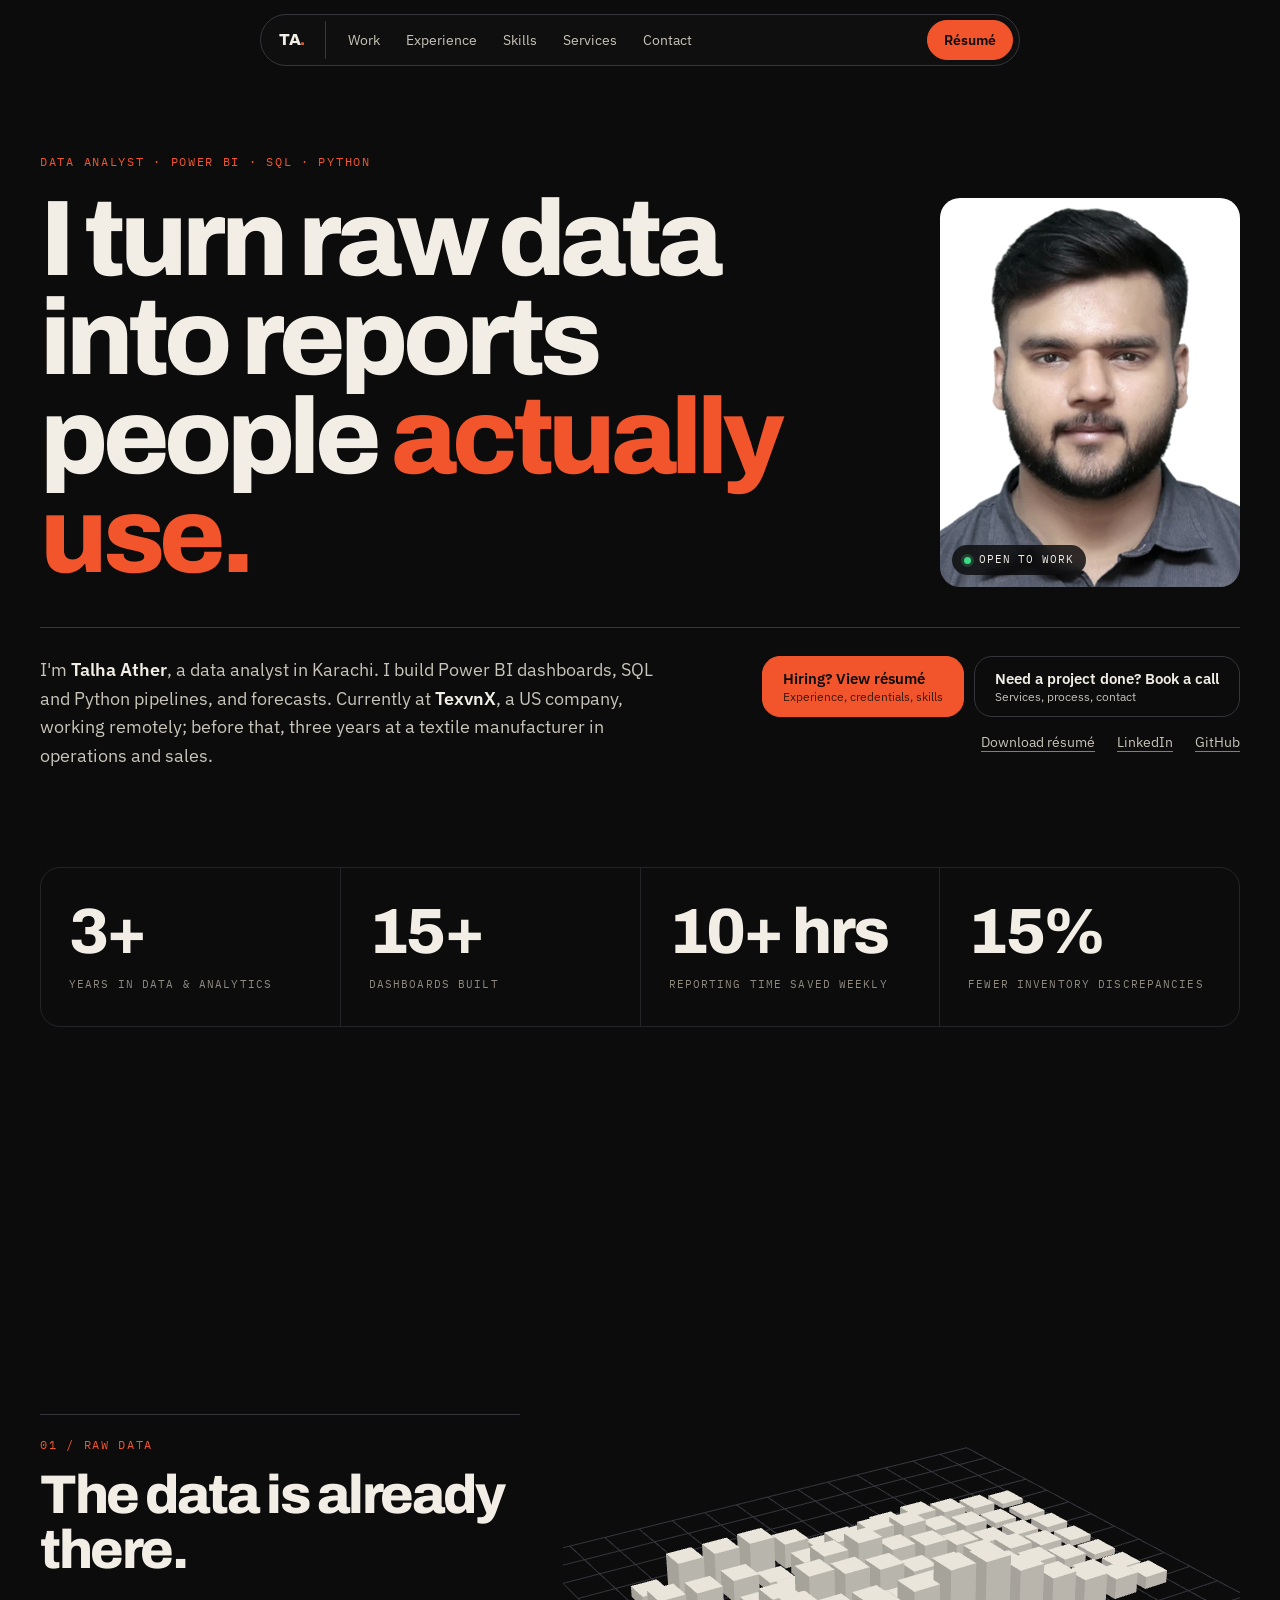
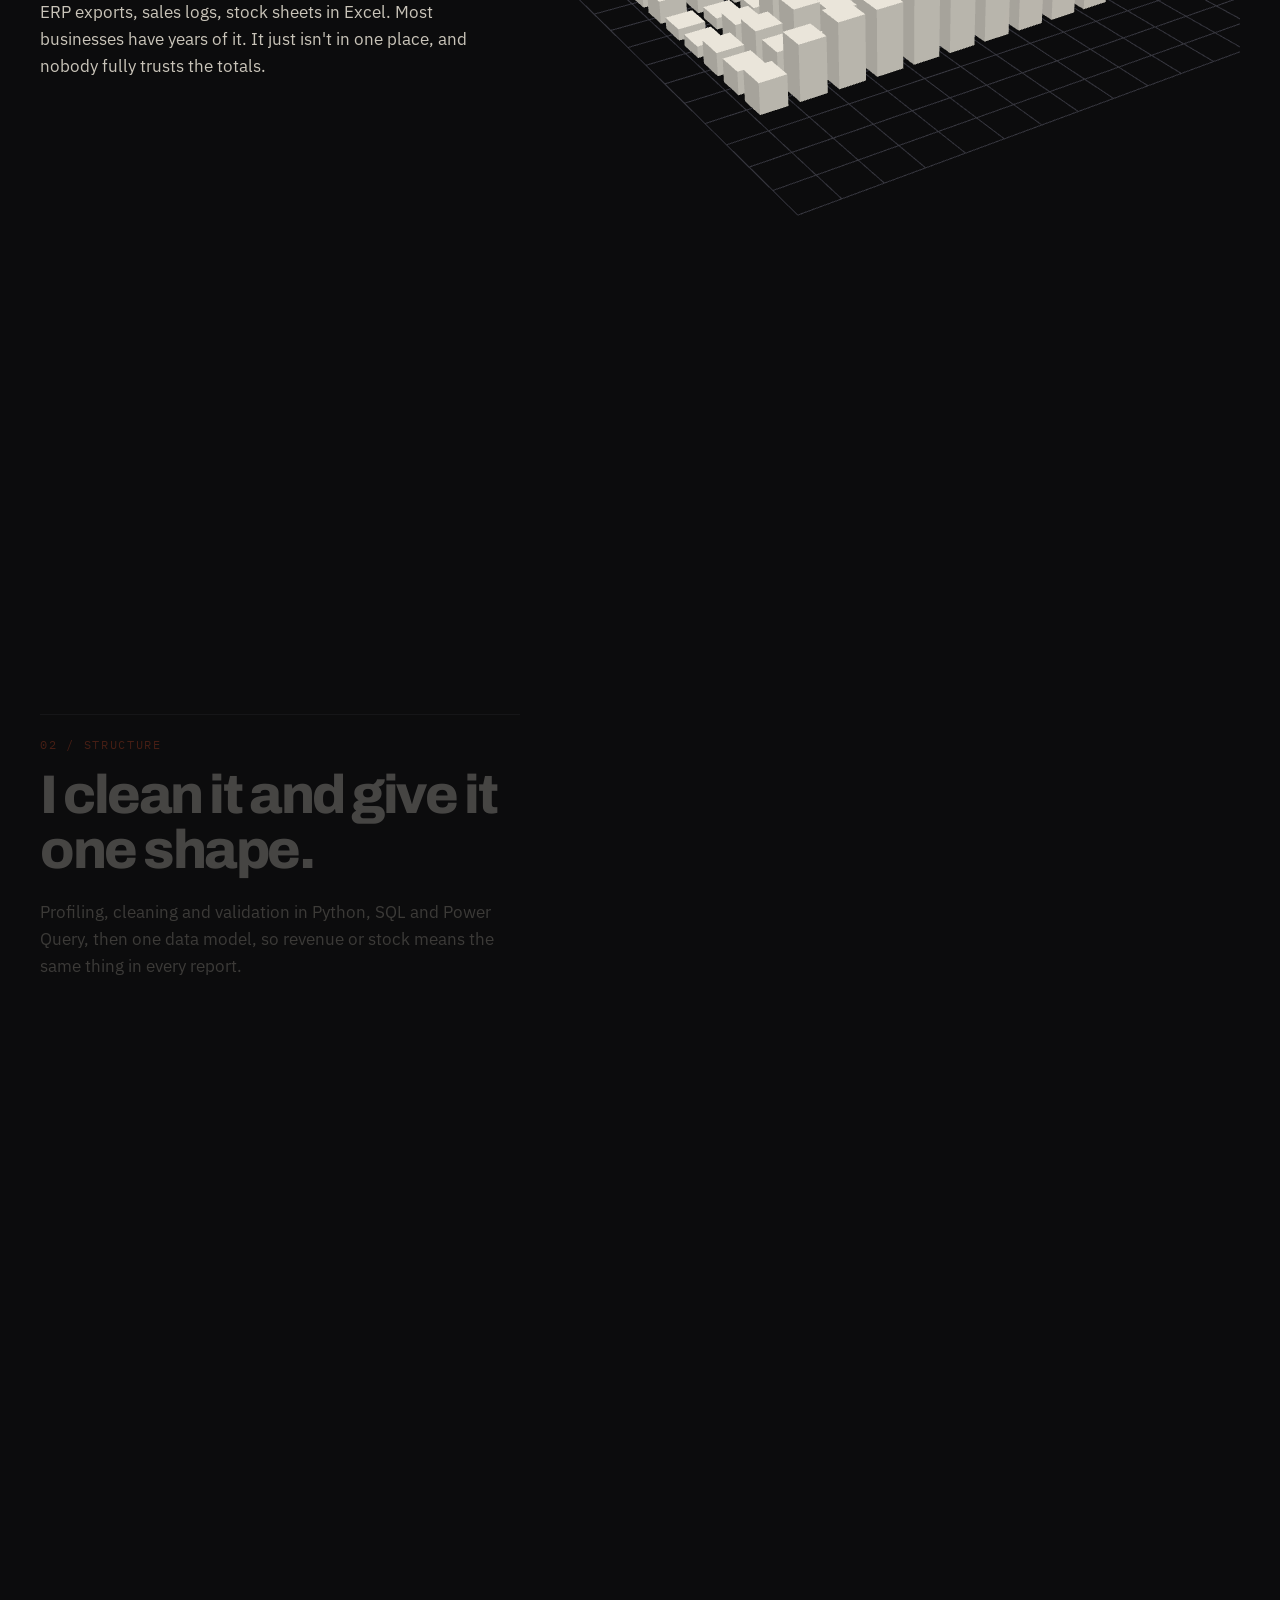
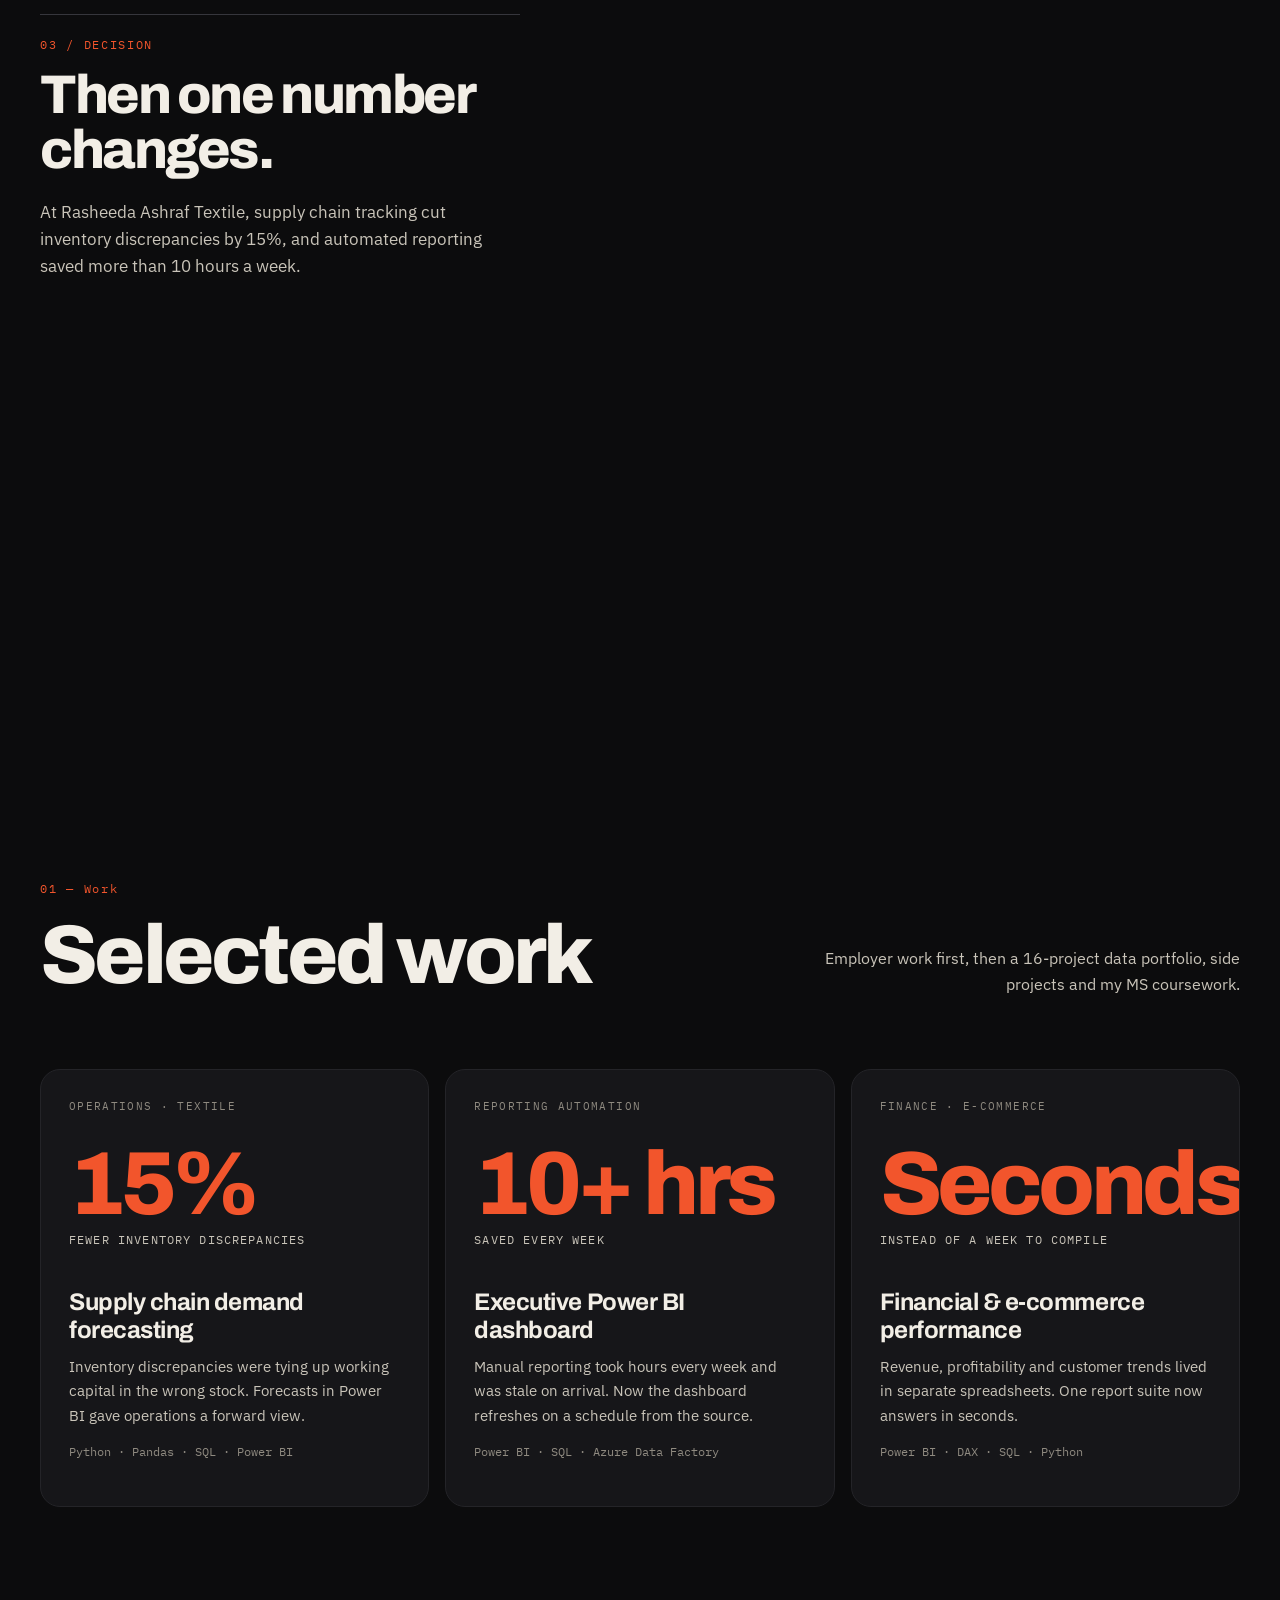
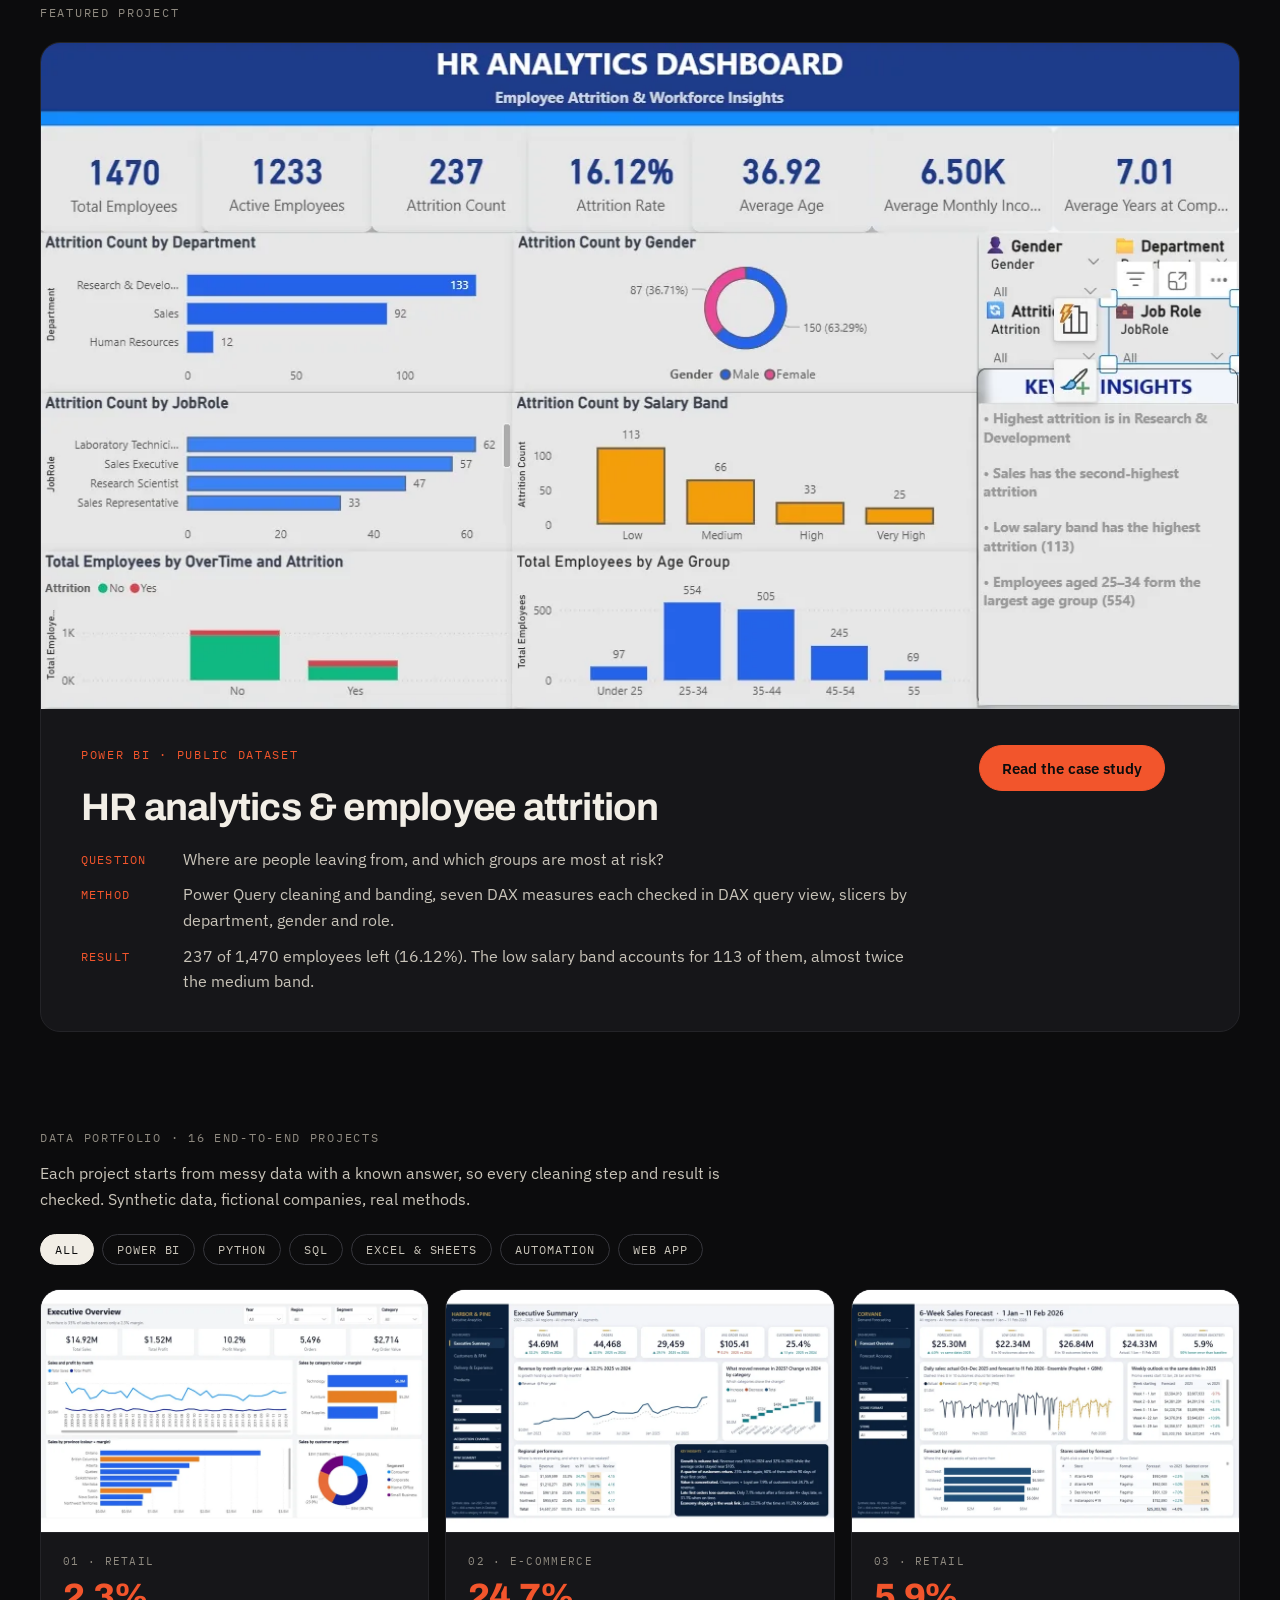
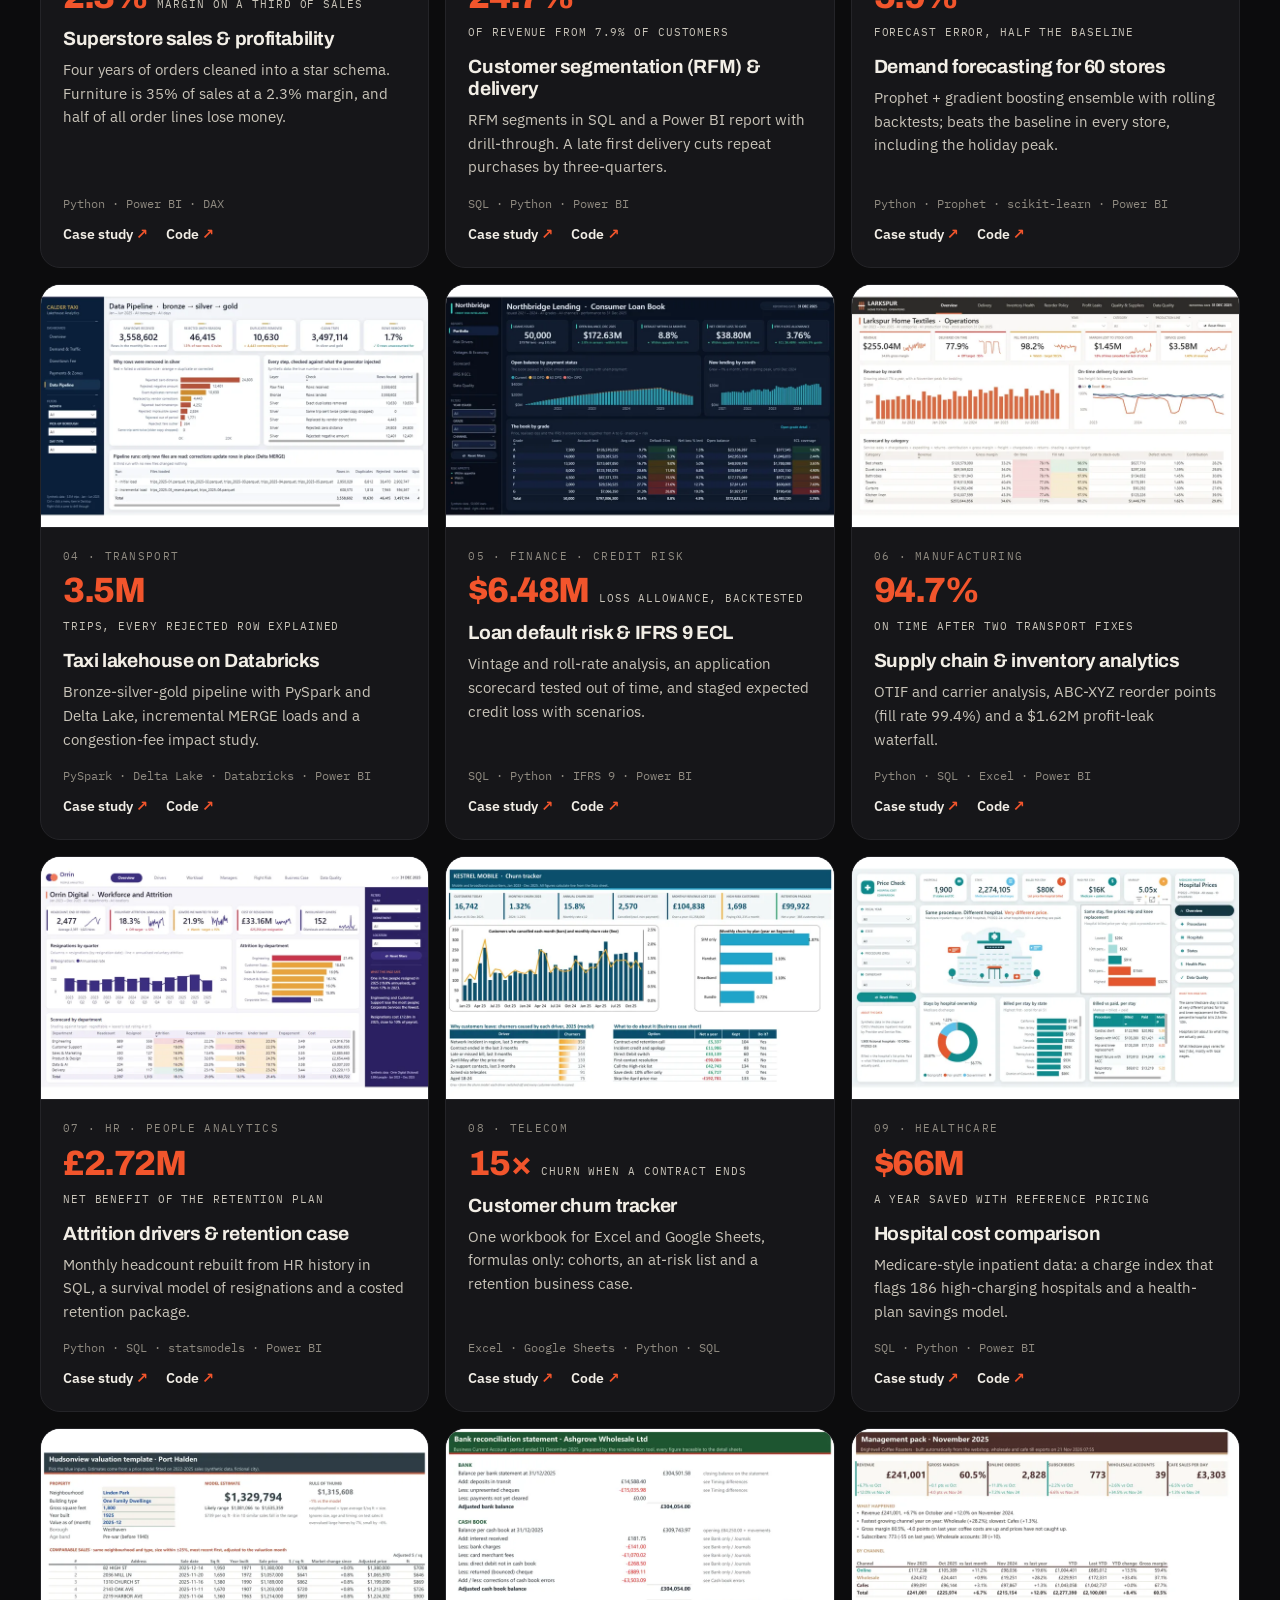
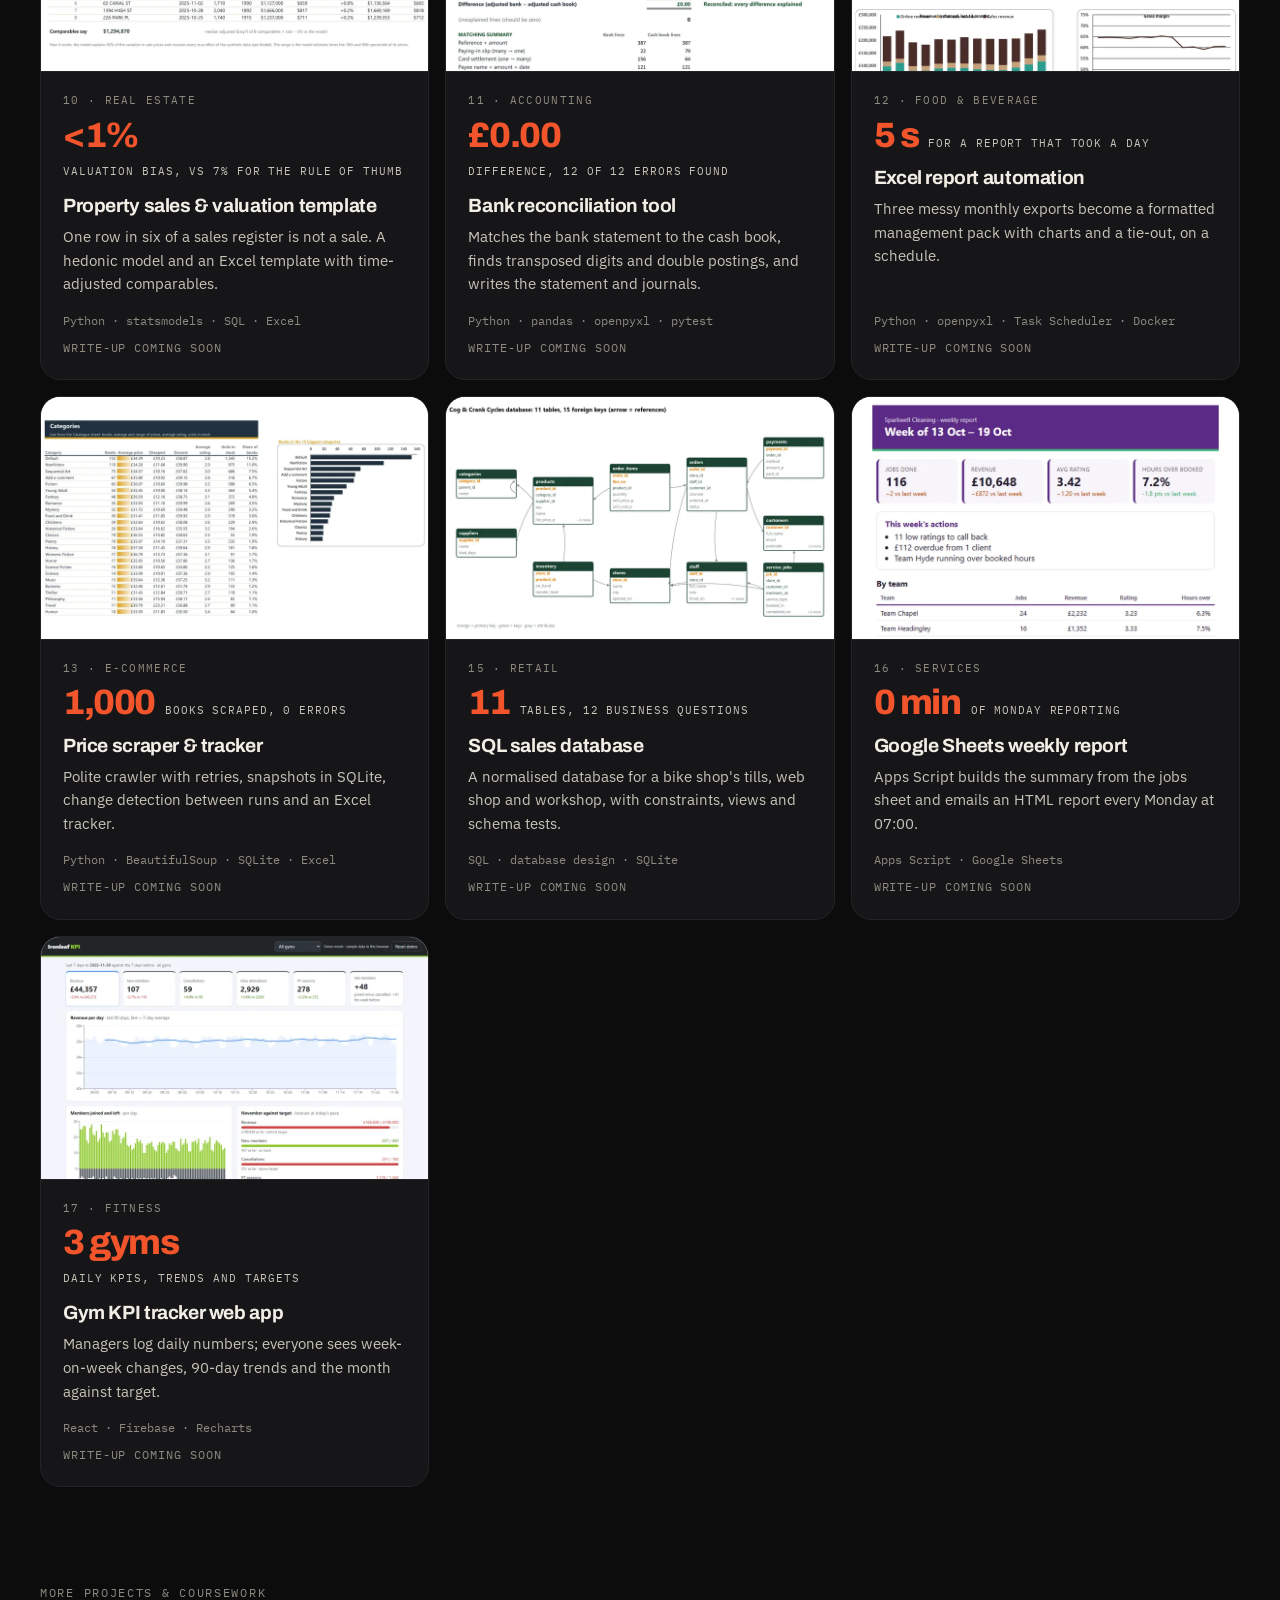
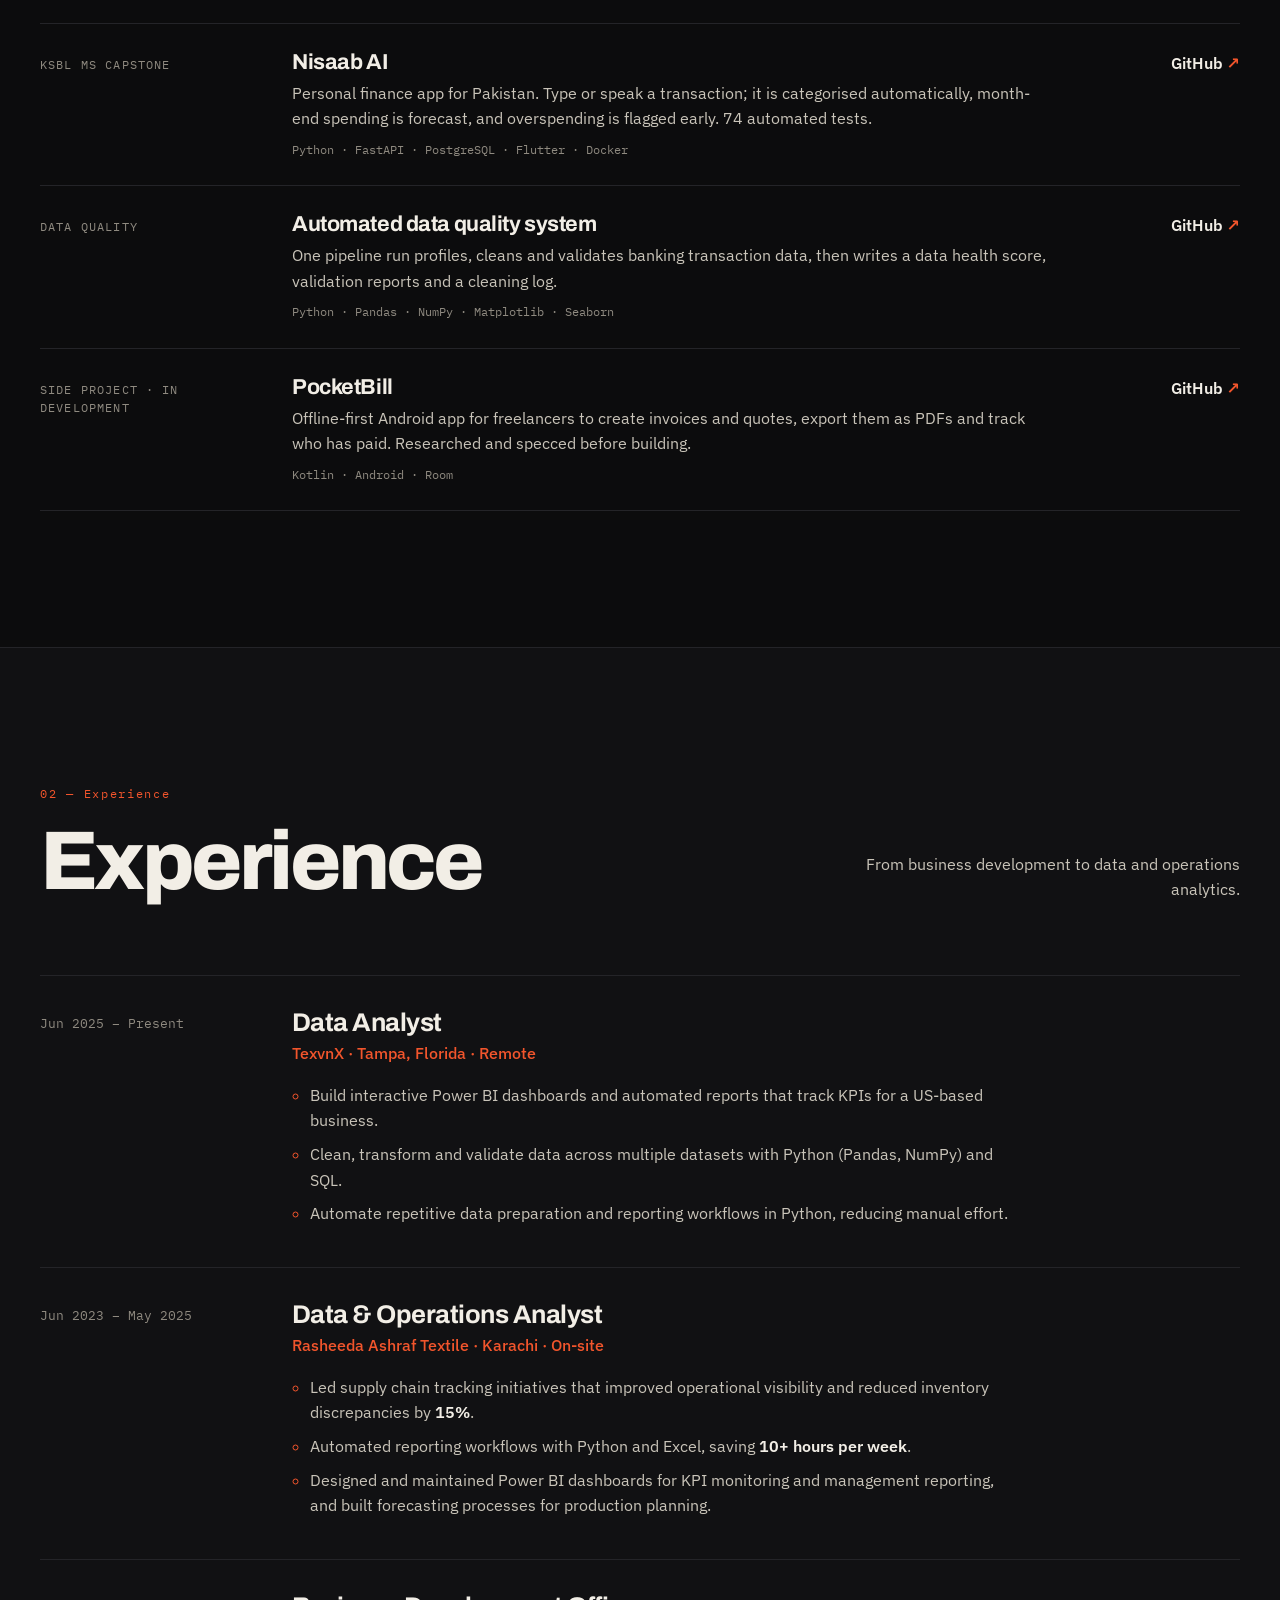
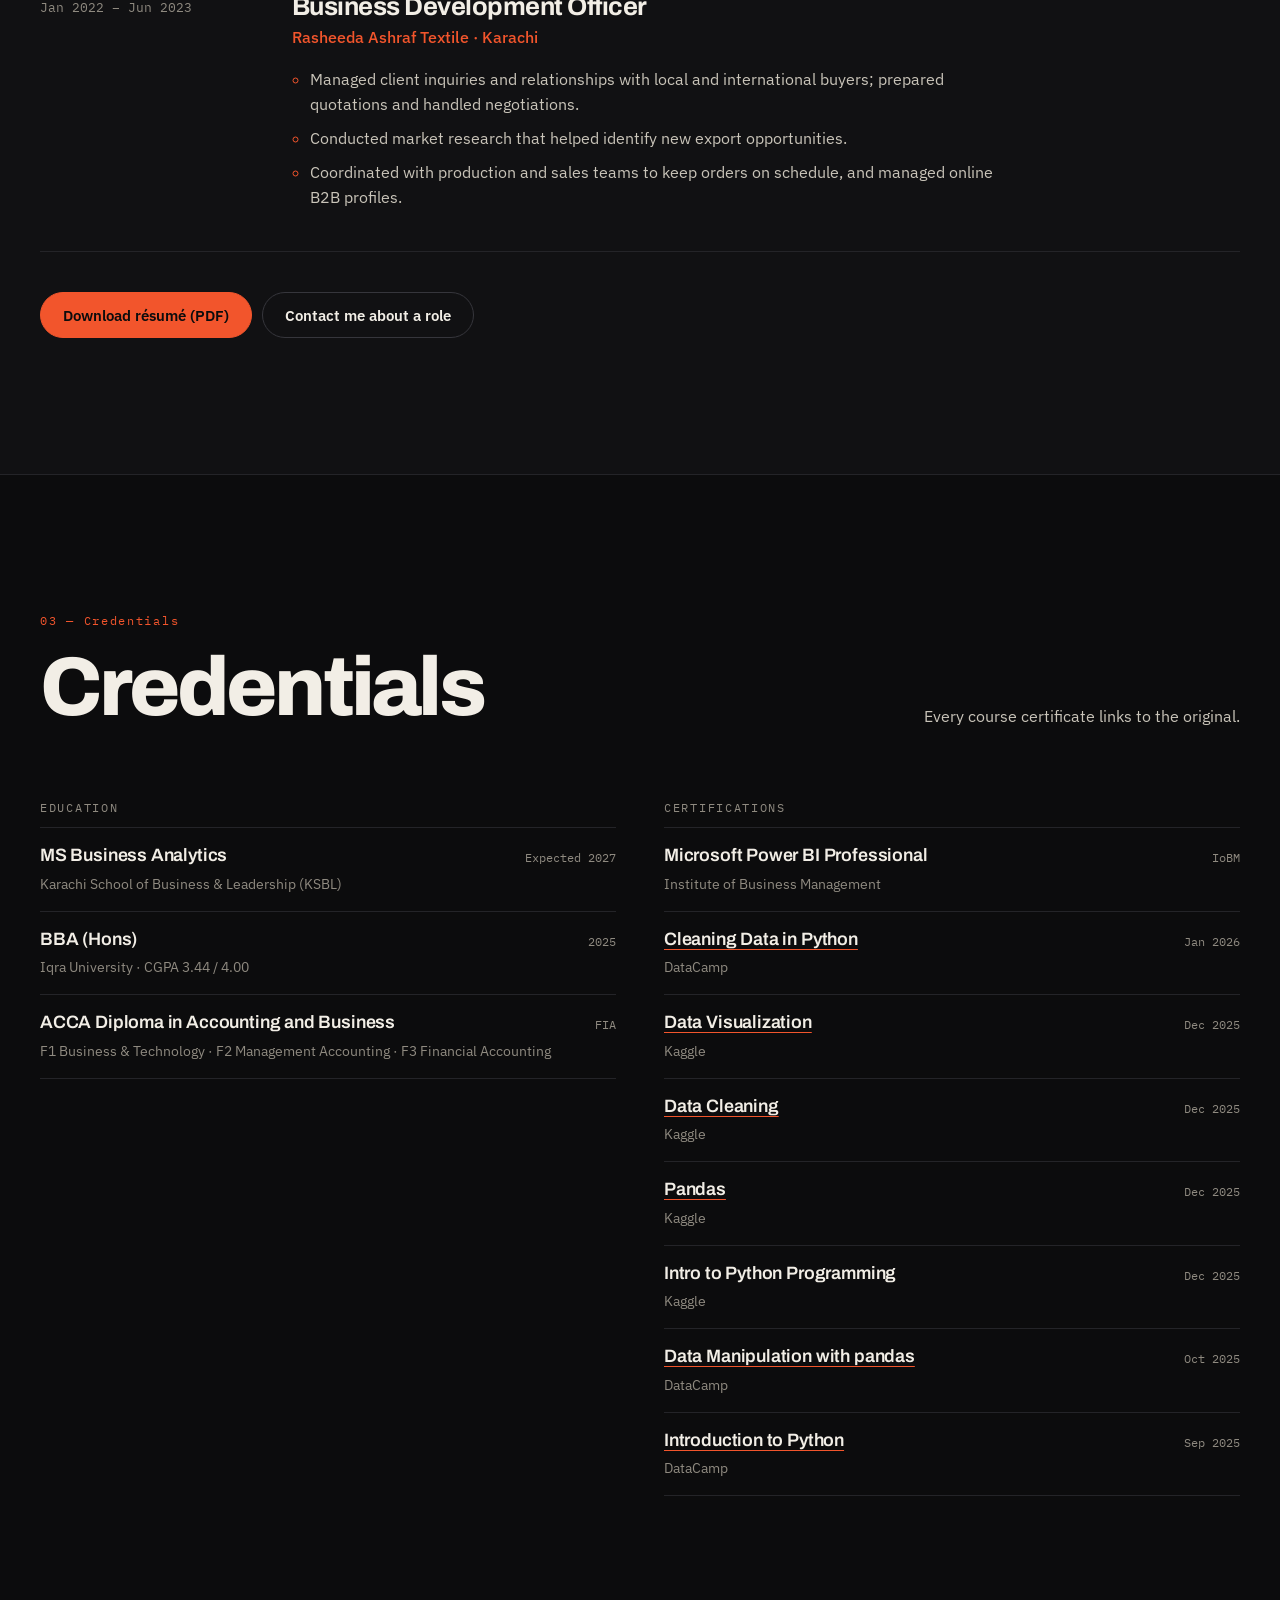
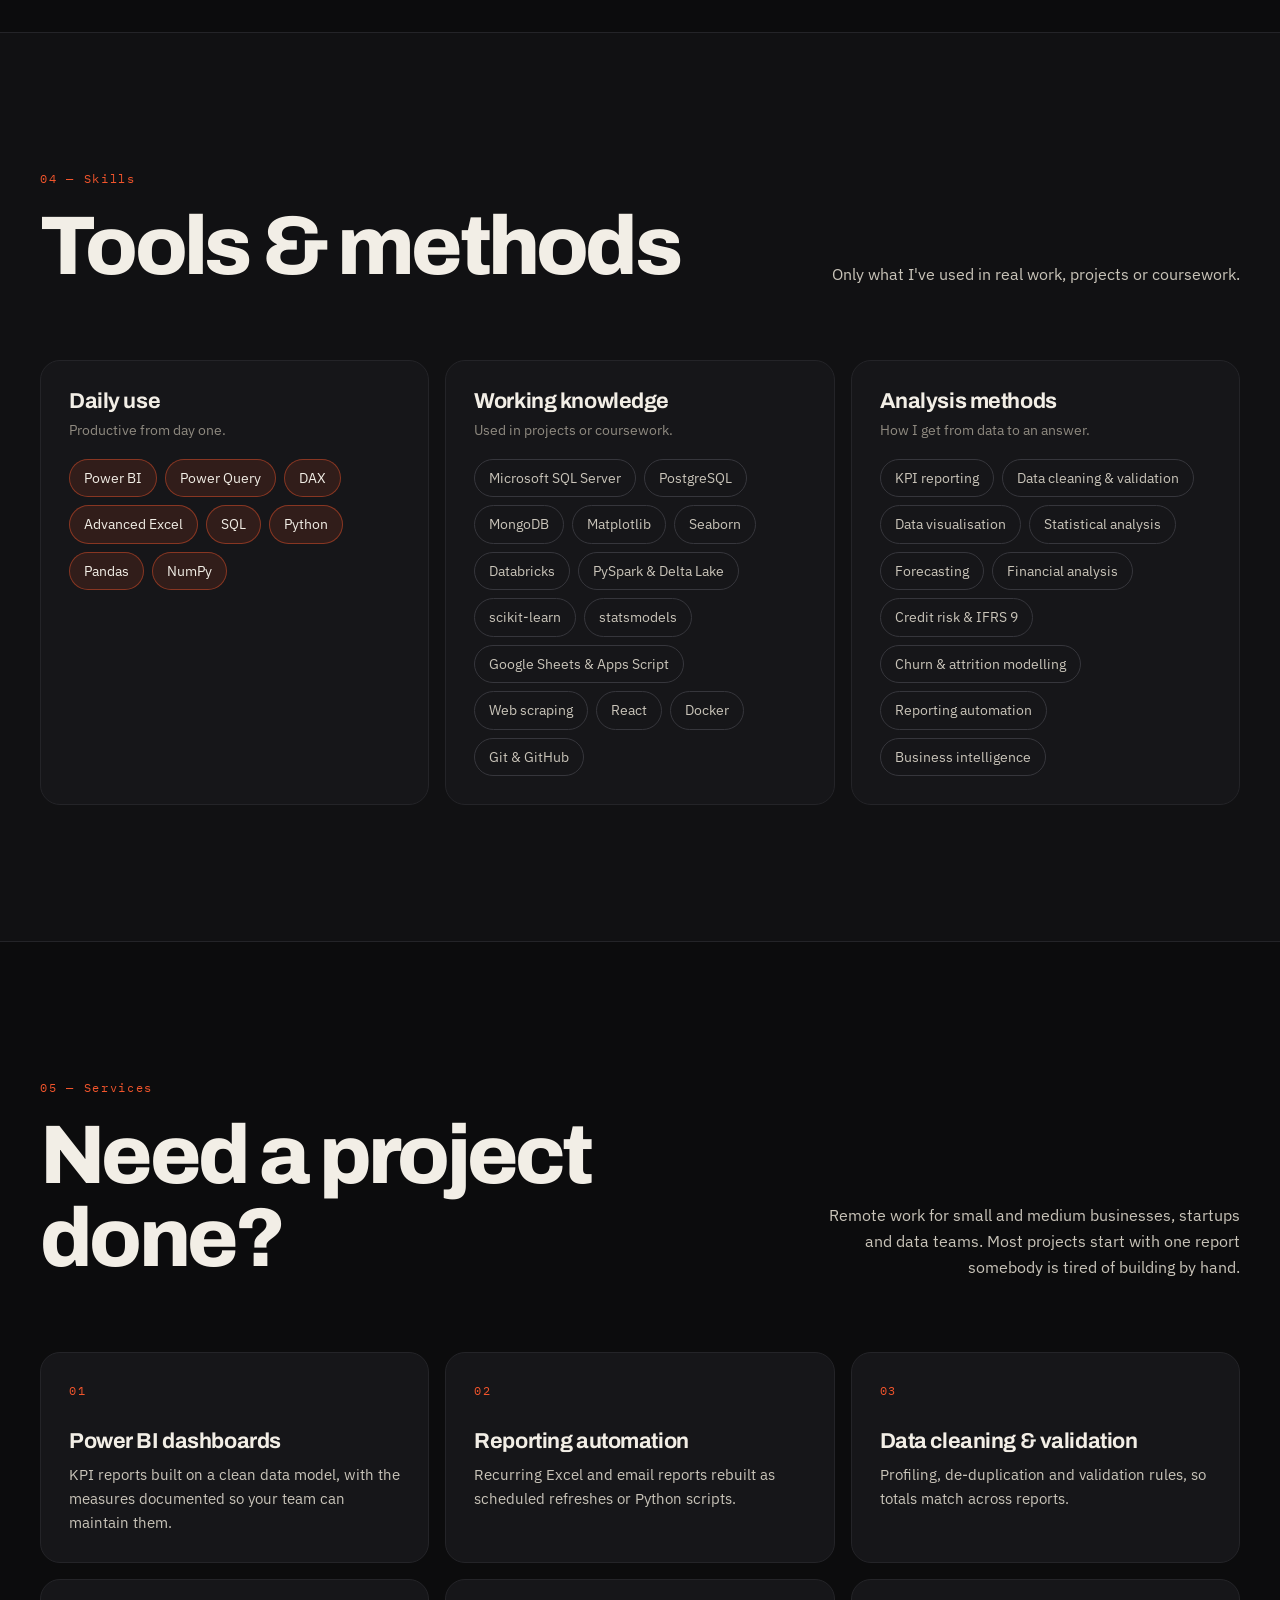
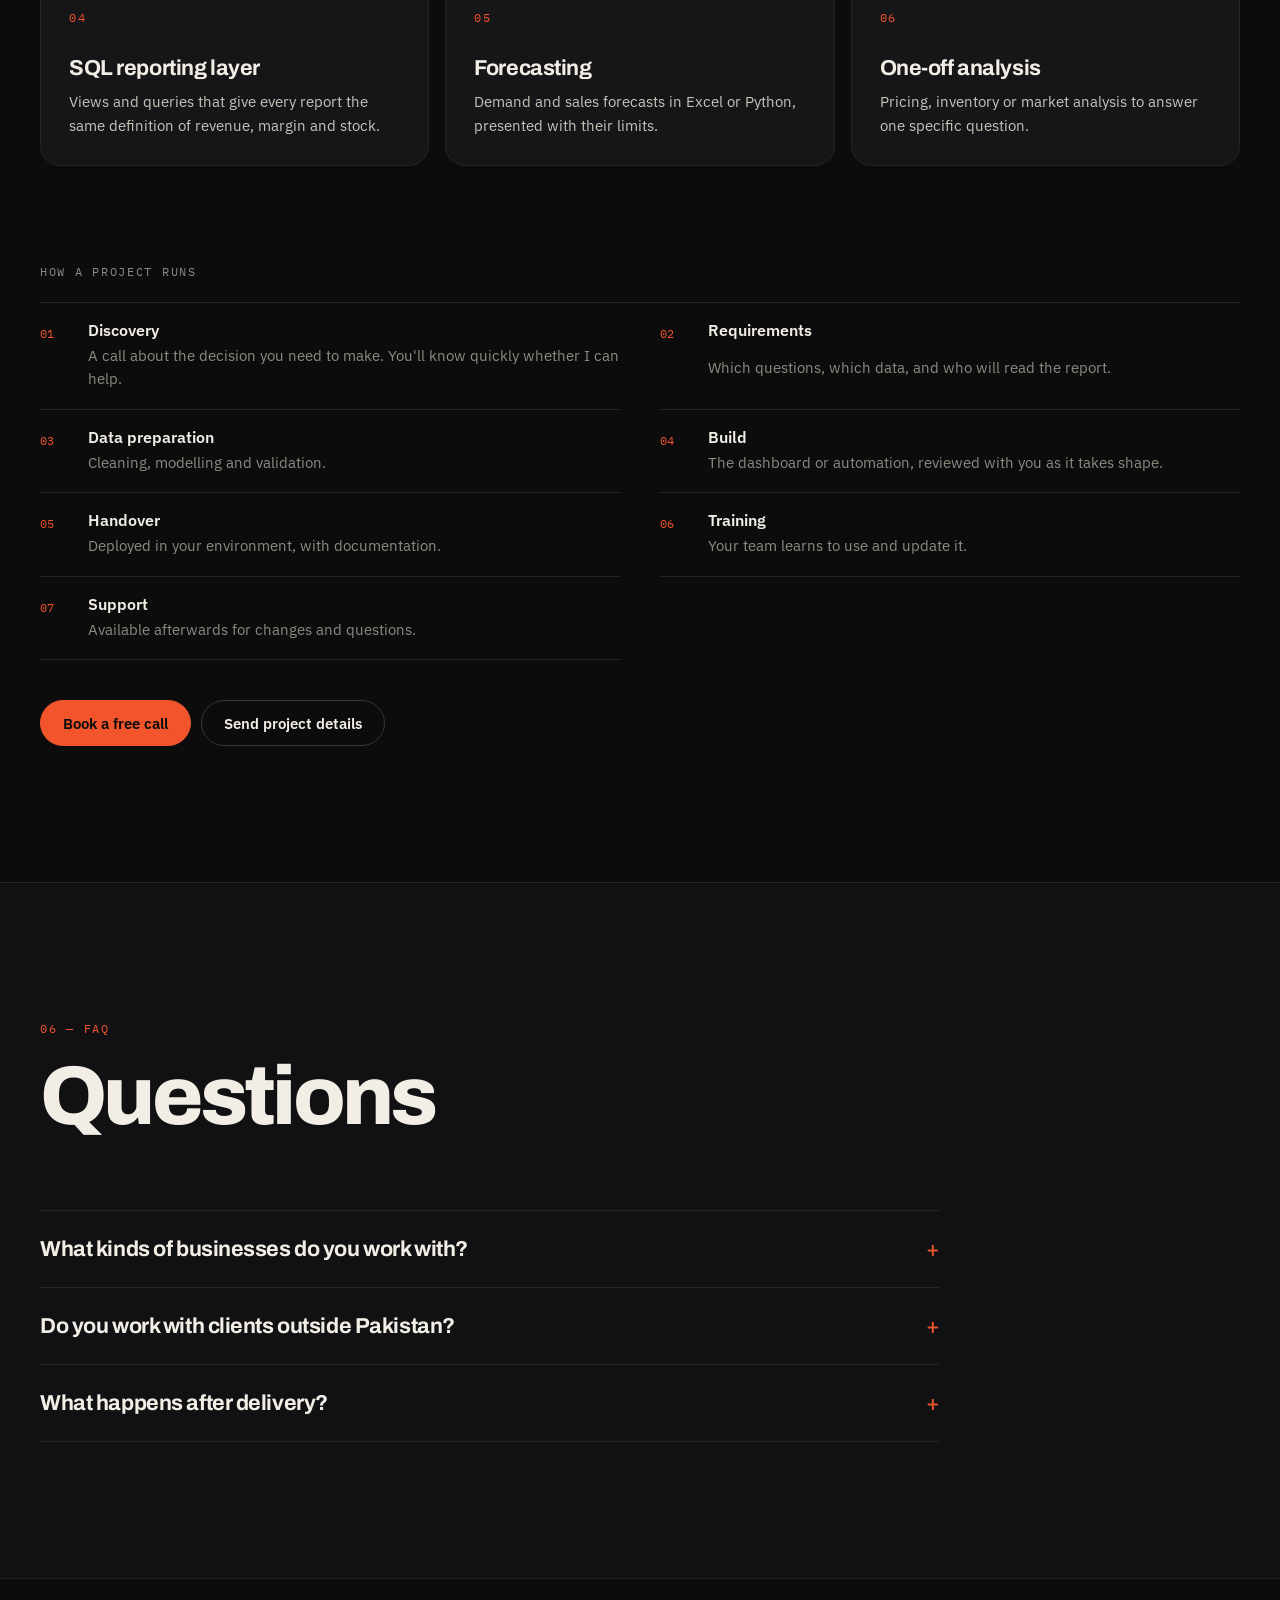
==== commit 48e1640e: "Add the 16-project data portfolio grid with skill filters; add skills the projects demonstrate" ====
--- a/index.html
+++ b/index.html
@@ -154,7 +154,7 @@
       <div class="container">
         <header class="section-head">
           <div><span class="num">01 — Work</span><h2>Selected work</h2></div>
-          <p>Employer work first, then projects on public data and my MS coursework.</p>
+          <p>Employer work first, then a 16-project data portfolio, side projects and my MS coursework.</p>
         </header>
 
         <div class="tiles">
@@ -221,6 +221,200 @@
               </div>
             </div>
           </article>
+
+          <!-- DATA-PORTFOLIO:START (generated by tools/build_projects.py; edit the list there) -->
+          <div id="data-portfolio">
+            <p class="subhead">Data portfolio · 16 end-to-end projects</p>
+            <p class="pgrid-intro">Each project starts from messy data with a known answer, so every cleaning step and result is checked. Synthetic data, fictional companies, real methods.</p>
+            <div class="pfilter" role="group" aria-label="Filter projects by skill">
+              <button type="button" data-filter="all" aria-pressed="true">All</button>
+              <button type="button" data-filter="powerbi" aria-pressed="false">Power BI</button>
+              <button type="button" data-filter="python" aria-pressed="false">Python</button>
+              <button type="button" data-filter="sql" aria-pressed="false">SQL</button>
+              <button type="button" data-filter="excel" aria-pressed="false">Excel & Sheets</button>
+              <button type="button" data-filter="automation" aria-pressed="false">Automation</button>
+              <button type="button" data-filter="web" aria-pressed="false">Web app</button>
+            </div>
+            <div class="pgrid">
+            <article class="pcard" data-tags="powerbi python">
+              <a class="pcard-img" href="https://superstore-sales-analysis-phi.vercel.app" target="_blank" rel="noopener" tabindex="-1" aria-hidden="true"><img src="/assets/projects/p01.webp" alt="Superstore sales &amp; profitability: screenshot" width="800" height="500" loading="lazy"></a>
+              <div class="pcard-body">
+                <span class="meta">01 · Retail</span>
+                <div class="pcard-result"><span class="num-big">2.3%</span><span class="result-label">margin on a third of sales</span></div>
+                <h3><a href="https://superstore-sales-analysis-phi.vercel.app" target="_blank" rel="noopener">Superstore sales &amp; profitability</a></h3>
+                <p>Four years of orders cleaned into a star schema. Furniture is 35% of sales at a 2.3% margin, and half of all order lines lose money.</p>
+                <div class="tools">Python · Power BI · DAX</div>
+                <div class="links"><a class="arrow-link plausible-event-name=Project+Click" href="https://superstore-sales-analysis-phi.vercel.app" target="_blank" rel="noopener">Case study</a><a class="arrow-link plausible-event-name=Project+Click" href="https://github.com/talha-ather-pk/superstore-sales-analysis" target="_blank" rel="noopener">Code</a></div>
+              </div>
+            </article>
+            <article class="pcard" data-tags="powerbi python sql">
+              <a class="pcard-img" href="https://ecommerce-rfm-segmentation.vercel.app" target="_blank" rel="noopener" tabindex="-1" aria-hidden="true"><img src="/assets/projects/p02.webp" alt="Customer segmentation (RFM) &amp; delivery: screenshot" width="800" height="500" loading="lazy"></a>
+              <div class="pcard-body">
+                <span class="meta">02 · E-commerce</span>
+                <div class="pcard-result"><span class="num-big">24.7%</span><span class="result-label">of revenue from 7.9% of customers</span></div>
+                <h3><a href="https://ecommerce-rfm-segmentation.vercel.app" target="_blank" rel="noopener">Customer segmentation (RFM) &amp; delivery</a></h3>
+                <p>RFM segments in SQL and a Power BI report with drill-through. A late first delivery cuts repeat purchases by three-quarters.</p>
+                <div class="tools">SQL · Python · Power BI</div>
+                <div class="links"><a class="arrow-link plausible-event-name=Project+Click" href="https://ecommerce-rfm-segmentation.vercel.app" target="_blank" rel="noopener">Case study</a><a class="arrow-link plausible-event-name=Project+Click" href="https://github.com/talha-ather-pk/ecommerce-rfm-segmentation" target="_blank" rel="noopener">Code</a></div>
+              </div>
+            </article>
+            <article class="pcard" data-tags="powerbi python">
+              <a class="pcard-img" href="https://retail-demand-forecasting-navy.vercel.app" target="_blank" rel="noopener" tabindex="-1" aria-hidden="true"><img src="/assets/projects/p03.webp" alt="Demand forecasting for 60 stores: screenshot" width="800" height="500" loading="lazy"></a>
+              <div class="pcard-body">
+                <span class="meta">03 · Retail</span>
+                <div class="pcard-result"><span class="num-big">5.9%</span><span class="result-label">forecast error, half the baseline</span></div>
+                <h3><a href="https://retail-demand-forecasting-navy.vercel.app" target="_blank" rel="noopener">Demand forecasting for 60 stores</a></h3>
+                <p>Prophet + gradient boosting ensemble with rolling backtests; beats the baseline in every store, including the holiday peak.</p>
+                <div class="tools">Python · Prophet · scikit-learn · Power BI</div>
+                <div class="links"><a class="arrow-link plausible-event-name=Project+Click" href="https://retail-demand-forecasting-navy.vercel.app" target="_blank" rel="noopener">Case study</a><a class="arrow-link plausible-event-name=Project+Click" href="https://github.com/talha-ather-pk/retail-demand-forecasting" target="_blank" rel="noopener">Code</a></div>
+              </div>
+            </article>
+            <article class="pcard" data-tags="powerbi python sql">
+              <a class="pcard-img" href="https://taxi-lakehouse-databricks.vercel.app" target="_blank" rel="noopener" tabindex="-1" aria-hidden="true"><img src="/assets/projects/p04.webp" alt="Taxi lakehouse on Databricks: screenshot" width="800" height="500" loading="lazy"></a>
+              <div class="pcard-body">
+                <span class="meta">04 · Transport</span>
+                <div class="pcard-result"><span class="num-big">3.5M</span><span class="result-label">trips, every rejected row explained</span></div>
+                <h3><a href="https://taxi-lakehouse-databricks.vercel.app" target="_blank" rel="noopener">Taxi lakehouse on Databricks</a></h3>
+                <p>Bronze-silver-gold pipeline with PySpark and Delta Lake, incremental MERGE loads and a congestion-fee impact study.</p>
+                <div class="tools">PySpark · Delta Lake · Databricks · Power BI</div>
+                <div class="links"><a class="arrow-link plausible-event-name=Project+Click" href="https://taxi-lakehouse-databricks.vercel.app" target="_blank" rel="noopener">Case study</a><a class="arrow-link plausible-event-name=Project+Click" href="https://github.com/talha-ather-pk/taxi-lakehouse-databricks" target="_blank" rel="noopener">Code</a></div>
+              </div>
+            </article>
+            <article class="pcard" data-tags="powerbi python sql">
+              <a class="pcard-img" href="https://loan-default-risk-ifrs9.vercel.app" target="_blank" rel="noopener" tabindex="-1" aria-hidden="true"><img src="/assets/projects/p05.webp" alt="Loan default risk &amp; IFRS 9 ECL: screenshot" width="800" height="500" loading="lazy"></a>
+              <div class="pcard-body">
+                <span class="meta">05 · Finance · credit risk</span>
+                <div class="pcard-result"><span class="num-big">$6.48M</span><span class="result-label">loss allowance, backtested</span></div>
+                <h3><a href="https://loan-default-risk-ifrs9.vercel.app" target="_blank" rel="noopener">Loan default risk &amp; IFRS 9 ECL</a></h3>
+                <p>Vintage and roll-rate analysis, an application scorecard tested out of time, and staged expected credit loss with scenarios.</p>
+                <div class="tools">SQL · Python · IFRS 9 · Power BI</div>
+                <div class="links"><a class="arrow-link plausible-event-name=Project+Click" href="https://loan-default-risk-ifrs9.vercel.app" target="_blank" rel="noopener">Case study</a><a class="arrow-link plausible-event-name=Project+Click" href="https://github.com/talha-ather-pk/loan-default-risk-ifrs9" target="_blank" rel="noopener">Code</a></div>
+              </div>
+            </article>
+            <article class="pcard" data-tags="powerbi python sql excel">
+              <a class="pcard-img" href="https://supply-chain-inventory-analytics.vercel.app" target="_blank" rel="noopener" tabindex="-1" aria-hidden="true"><img src="/assets/projects/p06.webp" alt="Supply chain &amp; inventory analytics: screenshot" width="800" height="500" loading="lazy"></a>
+              <div class="pcard-body">
+                <span class="meta">06 · Manufacturing</span>
+                <div class="pcard-result"><span class="num-big">94.7%</span><span class="result-label">on time after two transport fixes</span></div>
+                <h3><a href="https://supply-chain-inventory-analytics.vercel.app" target="_blank" rel="noopener">Supply chain &amp; inventory analytics</a></h3>
+                <p>OTIF and carrier analysis, ABC-XYZ reorder points (fill rate 99.4%) and a $1.62M profit-leak waterfall.</p>
+                <div class="tools">Python · SQL · Excel · Power BI</div>
+                <div class="links"><a class="arrow-link plausible-event-name=Project+Click" href="https://supply-chain-inventory-analytics.vercel.app" target="_blank" rel="noopener">Case study</a><a class="arrow-link plausible-event-name=Project+Click" href="https://github.com/talha-ather-pk/supply-chain-inventory-analytics" target="_blank" rel="noopener">Code</a></div>
+              </div>
+            </article>
+            <article class="pcard" data-tags="powerbi python sql excel">
+              <a class="pcard-img" href="https://hr-attrition-analysis-beryl.vercel.app" target="_blank" rel="noopener" tabindex="-1" aria-hidden="true"><img src="/assets/projects/p07.webp" alt="Attrition drivers &amp; retention case: screenshot" width="800" height="500" loading="lazy"></a>
+              <div class="pcard-body">
+                <span class="meta">07 · HR · people analytics</span>
+                <div class="pcard-result"><span class="num-big">£2.72M</span><span class="result-label">net benefit of the retention plan</span></div>
+                <h3><a href="https://hr-attrition-analysis-beryl.vercel.app" target="_blank" rel="noopener">Attrition drivers &amp; retention case</a></h3>
+                <p>Monthly headcount rebuilt from HR history in SQL, a survival model of resignations and a costed retention package.</p>
+                <div class="tools">Python · SQL · statsmodels · Power BI</div>
+                <div class="links"><a class="arrow-link plausible-event-name=Project+Click" href="https://hr-attrition-analysis-beryl.vercel.app" target="_blank" rel="noopener">Case study</a><a class="arrow-link plausible-event-name=Project+Click" href="https://github.com/talha-ather-pk/hr-attrition-analysis" target="_blank" rel="noopener">Code</a></div>
+              </div>
+            </article>
+            <article class="pcard" data-tags="excel python sql">
+              <a class="pcard-img" href="https://telco-churn-tracker.vercel.app" target="_blank" rel="noopener" tabindex="-1" aria-hidden="true"><img src="/assets/projects/p08.webp" alt="Customer churn tracker: screenshot" width="800" height="500" loading="lazy"></a>
+              <div class="pcard-body">
+                <span class="meta">08 · Telecom</span>
+                <div class="pcard-result"><span class="num-big">15×</span><span class="result-label">churn when a contract ends</span></div>
+                <h3><a href="https://telco-churn-tracker.vercel.app" target="_blank" rel="noopener">Customer churn tracker</a></h3>
+                <p>One workbook for Excel and Google Sheets, formulas only: cohorts, an at-risk list and a retention business case.</p>
+                <div class="tools">Excel · Google Sheets · Python · SQL</div>
+                <div class="links"><a class="arrow-link plausible-event-name=Project+Click" href="https://telco-churn-tracker.vercel.app" target="_blank" rel="noopener">Case study</a><a class="arrow-link plausible-event-name=Project+Click" href="https://github.com/talha-ather-pk/telco-churn-tracker" target="_blank" rel="noopener">Code</a></div>
+              </div>
+            </article>
+            <article class="pcard" data-tags="powerbi python sql">
+              <a class="pcard-img" href="https://hospital-cost-comparison.vercel.app" target="_blank" rel="noopener" tabindex="-1" aria-hidden="true"><img src="/assets/projects/p09.webp" alt="Hospital cost comparison: screenshot" width="800" height="500" loading="lazy"></a>
+              <div class="pcard-body">
+                <span class="meta">09 · Healthcare</span>
+                <div class="pcard-result"><span class="num-big">$66M</span><span class="result-label">a year saved with reference pricing</span></div>
+                <h3><a href="https://hospital-cost-comparison.vercel.app" target="_blank" rel="noopener">Hospital cost comparison</a></h3>
+                <p>Medicare-style inpatient data: a charge index that flags 186 high-charging hospitals and a health-plan savings model.</p>
+                <div class="tools">SQL · Python · Power BI</div>
+                <div class="links"><a class="arrow-link plausible-event-name=Project+Click" href="https://hospital-cost-comparison.vercel.app" target="_blank" rel="noopener">Case study</a><a class="arrow-link plausible-event-name=Project+Click" href="https://github.com/talha-ather-pk/hospital-cost-comparison" target="_blank" rel="noopener">Code</a></div>
+              </div>
+            </article>
+            <article class="pcard" data-tags="python sql excel">
+              <div class="pcard-img"><img src="/assets/projects/p10.webp" alt="Property sales &amp; valuation template: screenshot" width="800" height="500" loading="lazy"></div>
+              <div class="pcard-body">
+                <span class="meta">10 · Real estate</span>
+                <div class="pcard-result"><span class="num-big">&lt;1%</span><span class="result-label">valuation bias, vs 7% for the rule of thumb</span></div>
+                <h3>Property sales &amp; valuation template</h3>
+                <p>One row in six of a sales register is not a sale. A hedonic model and an Excel template with time-adjusted comparables.</p>
+                <div class="tools">Python · statsmodels · SQL · Excel</div>
+                <div class="links soon">Write-up coming soon</div>
+              </div>
+            </article>
+            <article class="pcard" data-tags="python excel automation">
+              <div class="pcard-img"><img src="/assets/projects/p11.webp" alt="Bank reconciliation tool: screenshot" width="800" height="500" loading="lazy"></div>
+              <div class="pcard-body">
+                <span class="meta">11 · Accounting</span>
+                <div class="pcard-result"><span class="num-big">£0.00</span><span class="result-label">difference, 12 of 12 errors found</span></div>
+                <h3>Bank reconciliation tool</h3>
+                <p>Matches the bank statement to the cash book, finds transposed digits and double postings, and writes the statement and journals.</p>
+                <div class="tools">Python · pandas · openpyxl · pytest</div>
+                <div class="links soon">Write-up coming soon</div>
+              </div>
+            </article>
+            <article class="pcard" data-tags="python excel automation">
+              <div class="pcard-img"><img src="/assets/projects/p12.webp" alt="Excel report automation: screenshot" width="800" height="500" loading="lazy"></div>
+              <div class="pcard-body">
+                <span class="meta">12 · Food &amp; beverage</span>
+                <div class="pcard-result"><span class="num-big">5 s</span><span class="result-label">for a report that took a day</span></div>
+                <h3>Excel report automation</h3>
+                <p>Three messy monthly exports become a formatted management pack with charts and a tie-out, on a schedule.</p>
+                <div class="tools">Python · openpyxl · Task Scheduler · Docker</div>
+                <div class="links soon">Write-up coming soon</div>
+              </div>
+            </article>
+            <article class="pcard" data-tags="python excel automation">
+              <div class="pcard-img"><img src="/assets/projects/p13.webp" alt="Price scraper &amp; tracker: screenshot" width="800" height="500" loading="lazy"></div>
+              <div class="pcard-body">
+                <span class="meta">13 · E-commerce</span>
+                <div class="pcard-result"><span class="num-big">1,000</span><span class="result-label">books scraped, 0 errors</span></div>
+                <h3>Price scraper &amp; tracker</h3>
+                <p>Polite crawler with retries, snapshots in SQLite, change detection between runs and an Excel tracker.</p>
+                <div class="tools">Python · BeautifulSoup · SQLite · Excel</div>
+                <div class="links soon">Write-up coming soon</div>
+              </div>
+            </article>
+            <article class="pcard" data-tags="sql">
+              <div class="pcard-img"><img src="/assets/projects/p15.webp" alt="SQL sales database: screenshot" width="800" height="500" loading="lazy"></div>
+              <div class="pcard-body">
+                <span class="meta">15 · Retail</span>
+                <div class="pcard-result"><span class="num-big">11</span><span class="result-label">tables, 12 business questions</span></div>
+                <h3>SQL sales database</h3>
+                <p>A normalised database for a bike shop&#x27;s tills, web shop and workshop, with constraints, views and schema tests.</p>
+                <div class="tools">SQL · database design · SQLite</div>
+                <div class="links soon">Write-up coming soon</div>
+              </div>
+            </article>
+            <article class="pcard" data-tags="excel automation">
+              <div class="pcard-img"><img src="/assets/projects/p16.webp" alt="Google Sheets weekly report: screenshot" width="800" height="500" loading="lazy"></div>
+              <div class="pcard-body">
+                <span class="meta">16 · Services</span>
+                <div class="pcard-result"><span class="num-big">0 min</span><span class="result-label">of Monday reporting</span></div>
+                <h3>Google Sheets weekly report</h3>
+                <p>Apps Script builds the summary from the jobs sheet and emails an HTML report every Monday at 07:00.</p>
+                <div class="tools">Apps Script · Google Sheets</div>
+                <div class="links soon">Write-up coming soon</div>
+              </div>
+            </article>
+            <article class="pcard" data-tags="web">
+              <div class="pcard-img"><img src="/assets/projects/p17.webp" alt="Gym KPI tracker web app: screenshot" width="800" height="500" loading="lazy"></div>
+              <div class="pcard-body">
+                <span class="meta">17 · Fitness</span>
+                <div class="pcard-result"><span class="num-big">3 gyms</span><span class="result-label">daily KPIs, trends and targets</span></div>
+                <h3>Gym KPI tracker web app</h3>
+                <p>Managers log daily numbers; everyone sees week-on-week changes, 90-day trends and the month against target.</p>
+                <div class="tools">React · Firebase · Recharts</div>
+                <div class="links soon">Write-up coming soon</div>
+              </div>
+            </article>
+            </div>
+          </div>
+          <!-- DATA-PORTFOLIO:END -->
 
           <p class="subhead">More projects &amp; coursework</p>
           <ol class="rows">
@@ -386,6 +580,13 @@
               <li class="chip">MongoDB</li>
               <li class="chip">Matplotlib</li>
               <li class="chip">Seaborn</li>
+              <li class="chip">Databricks</li>
+              <li class="chip">PySpark &amp; Delta Lake</li>
+              <li class="chip">scikit-learn</li>
+              <li class="chip">statsmodels</li>
+              <li class="chip">Google Sheets &amp; Apps Script</li>
+              <li class="chip">Web scraping</li>
+              <li class="chip">React</li>
               <li class="chip">Docker</li>
               <li class="chip">Git &amp; GitHub</li>
             </ul>
@@ -400,6 +601,9 @@
               <li class="chip">Statistical analysis</li>
               <li class="chip">Forecasting</li>
               <li class="chip">Financial analysis</li>
+              <li class="chip">Credit risk &amp; IFRS 9</li>
+              <li class="chip">Churn &amp; attrition modelling</li>
+              <li class="chip">Reporting automation</li>
               <li class="chip">Business intelligence</li>
             </ul>
           </div>
@@ -537,5 +741,6 @@
   </footer>
 
   <script src="/js/main.js" defer></script>
+  <script src="/js/projects.js" defer></script>
 </body>
 </html>
--- a/css/styles.css
+++ b/css/styles.css
@@ -367,3 +367,34 @@
    Add ?todo to a URL to see them. When you fill a placeholder in, remove todo-hide from its parent. */
 html:not(.show-todo) .todo,
 html:not(.show-todo) .todo-hide { display: none !important; }
+
+/* Data portfolio grid (generated by tools/build_projects.py) */
+#data-portfolio { margin-bottom: 8px; }
+.pgrid-intro { color: var(--text-2); max-width: 720px; margin: -6px 0 22px; }
+.pfilter { display: flex; flex-wrap: wrap; gap: 8px; margin-bottom: 24px; }
+.pfilter button { font-family: var(--mono); font-size: .74rem; letter-spacing: .08em; text-transform: uppercase; color: var(--text-2);
+  background: transparent; border: 1px solid var(--rule-2); border-radius: 999px; padding: 7px 14px; cursor: pointer; }
+.pfilter button:hover { color: var(--text); border-color: var(--muted); }
+.pfilter button[aria-pressed="true"] { color: var(--bg); background: var(--text); border-color: var(--text); }
+.pgrid { display: grid; gap: 16px; grid-template-columns: minmax(0, 1fr); }
+@media (min-width: 700px) { .pgrid { grid-template-columns: repeat(2, minmax(0, 1fr)); } }
+@media (min-width: 1100px) { .pgrid { grid-template-columns: repeat(3, minmax(0, 1fr)); } }
+.pcard { display: flex; flex-direction: column; background: var(--surface); border: 1px solid var(--rule); border-radius: var(--radius);
+  overflow: hidden; transition: border-color .2s, transform .2s; }
+.pcard:hover { border-color: var(--rule-2); transform: translateY(-3px); }
+@media (prefers-reduced-motion: reduce) { .pcard, .pcard:hover { transition: none; transform: none; } }
+.pcard[hidden] { display: none; }
+.pcard-img { display: block; background: #f4f4f2; border-bottom: 1px solid var(--rule); }
+.pcard-img img { display: block; width: 100%; height: auto; aspect-ratio: 16 / 10; object-fit: cover; object-position: top; }
+.pcard-body { display: flex; flex-direction: column; gap: 8px; padding: 20px 22px 22px; flex: 1; }
+.pcard .meta { font-family: var(--mono); font-size: .68rem; letter-spacing: .12em; text-transform: uppercase; color: var(--muted); }
+.pcard-result { display: flex; align-items: baseline; gap: 10px; flex-wrap: wrap; }
+.pcard .num-big { font-family: var(--display); font-weight: 800; font-size: 2.2rem; line-height: 1; letter-spacing: -.04em; color: var(--accent); }
+.pcard .result-label { font-family: var(--mono); font-size: .7rem; letter-spacing: .08em; text-transform: uppercase; color: var(--text-2); }
+.pcard h3 { font-size: 1.2rem; margin: 6px 0 0; }
+.pcard h3 a { text-decoration: none; }
+.pcard h3 a:hover { color: var(--accent); }
+.pcard p { color: var(--text-2); font-size: .92rem; margin: 0; }
+.pcard .tools { font-family: var(--mono); font-size: .74rem; color: var(--muted); margin-top: auto; padding-top: 8px; }
+.pcard .links { display: flex; flex-wrap: wrap; gap: 6px 18px; font-size: .9rem; }
+.pcard .links.soon { font-family: var(--mono); font-size: .72rem; letter-spacing: .08em; text-transform: uppercase; color: var(--muted); }
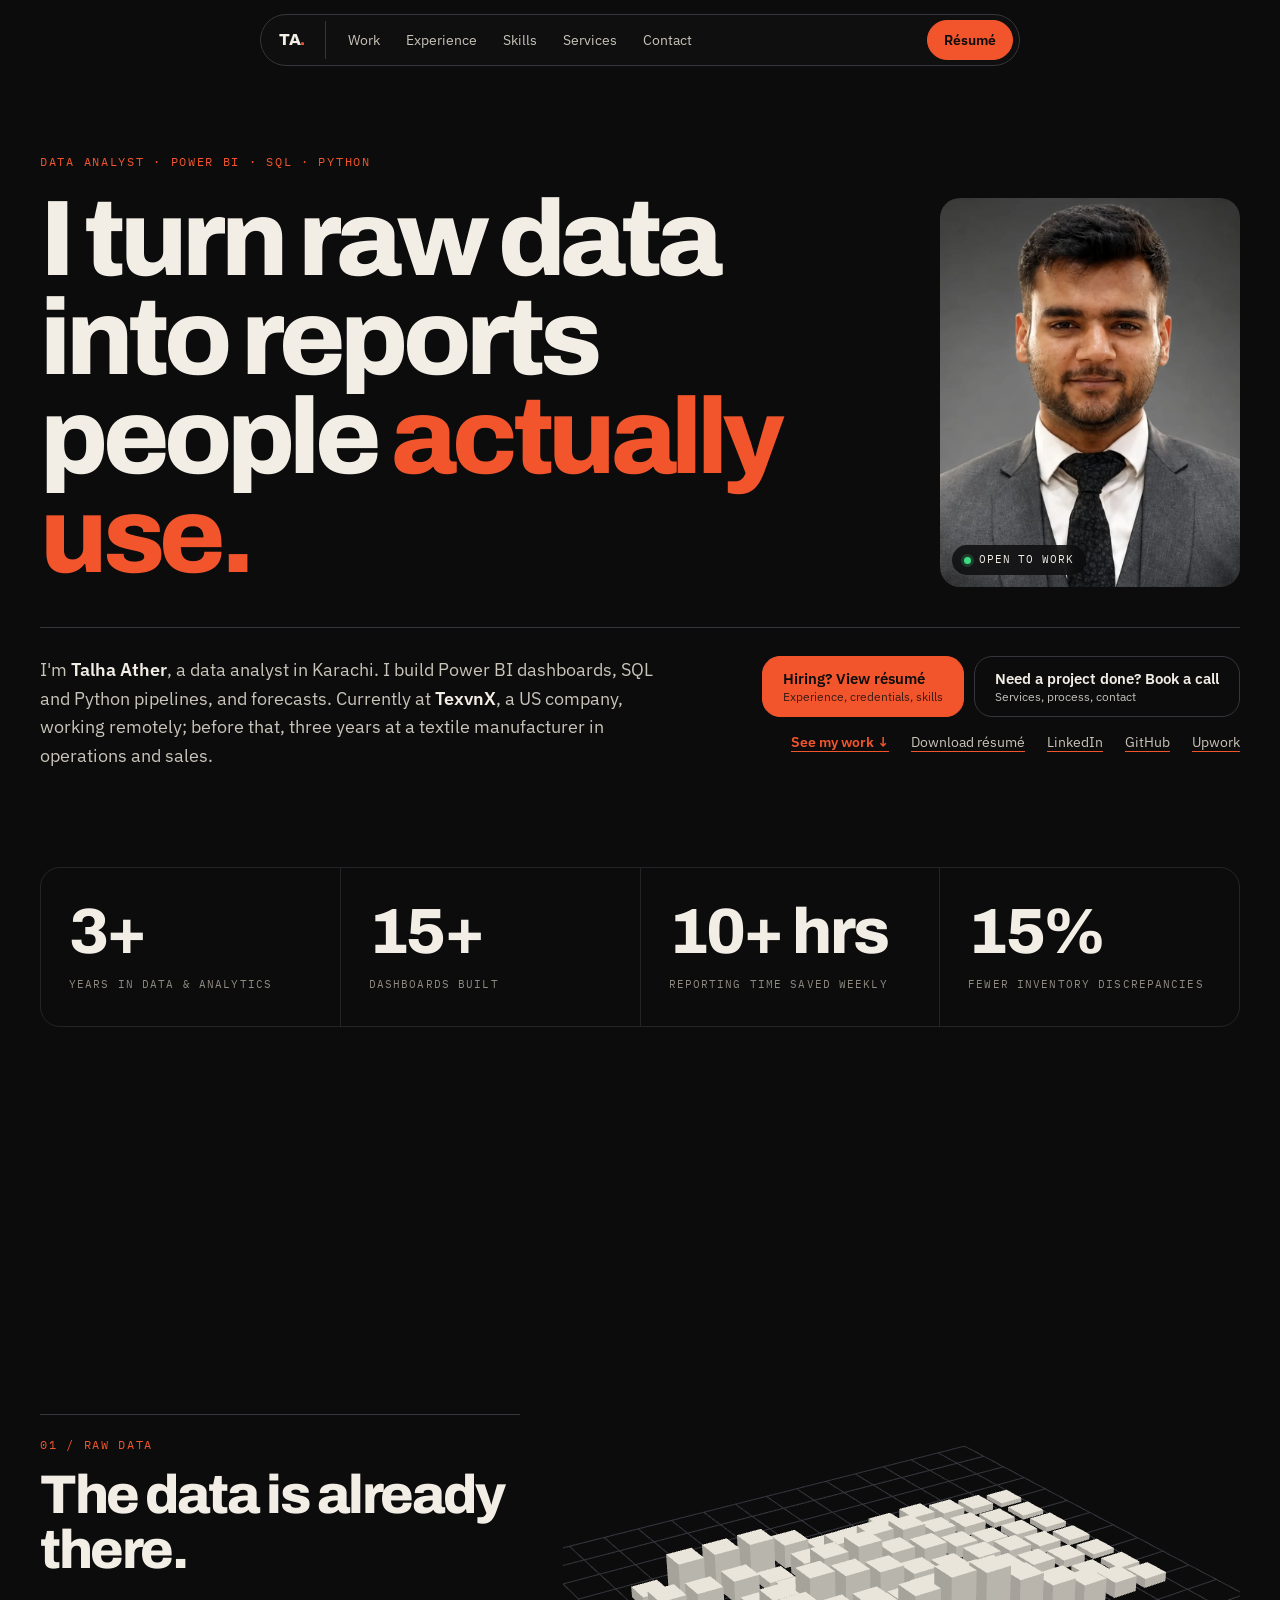
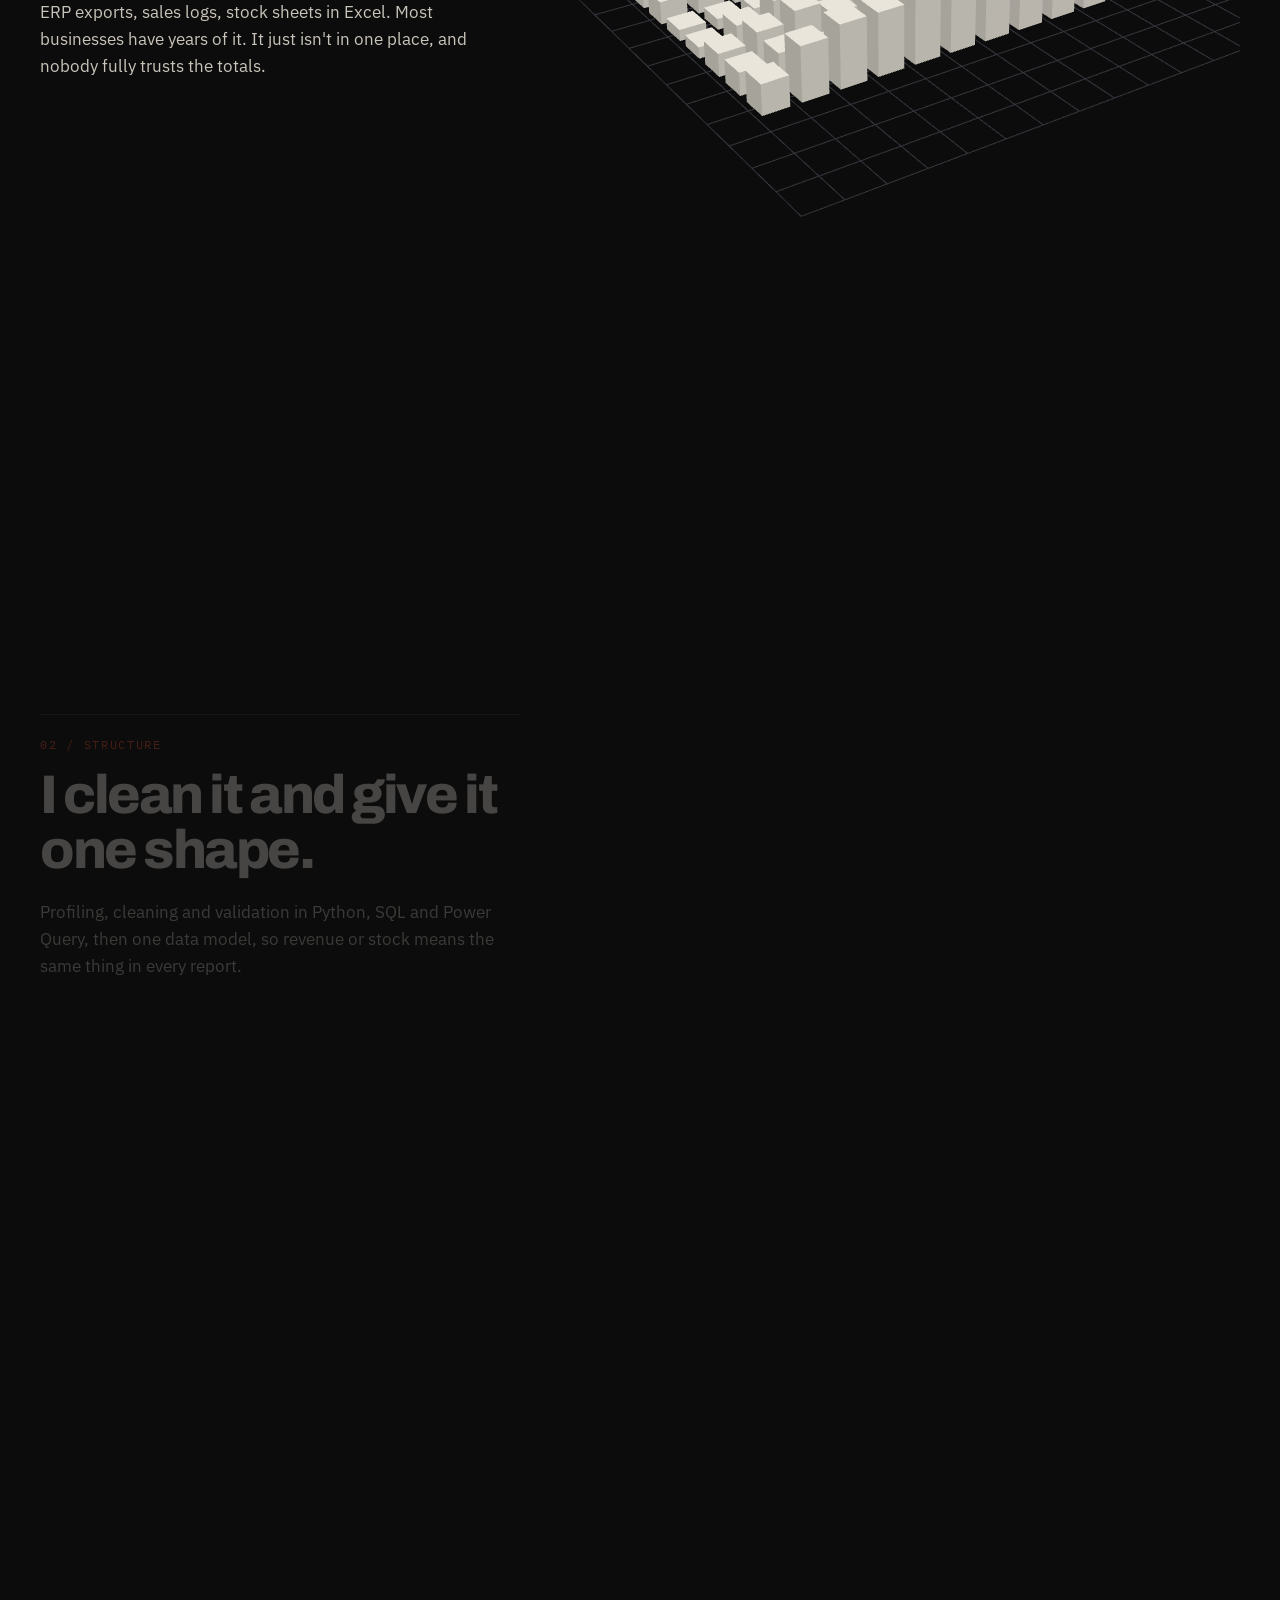
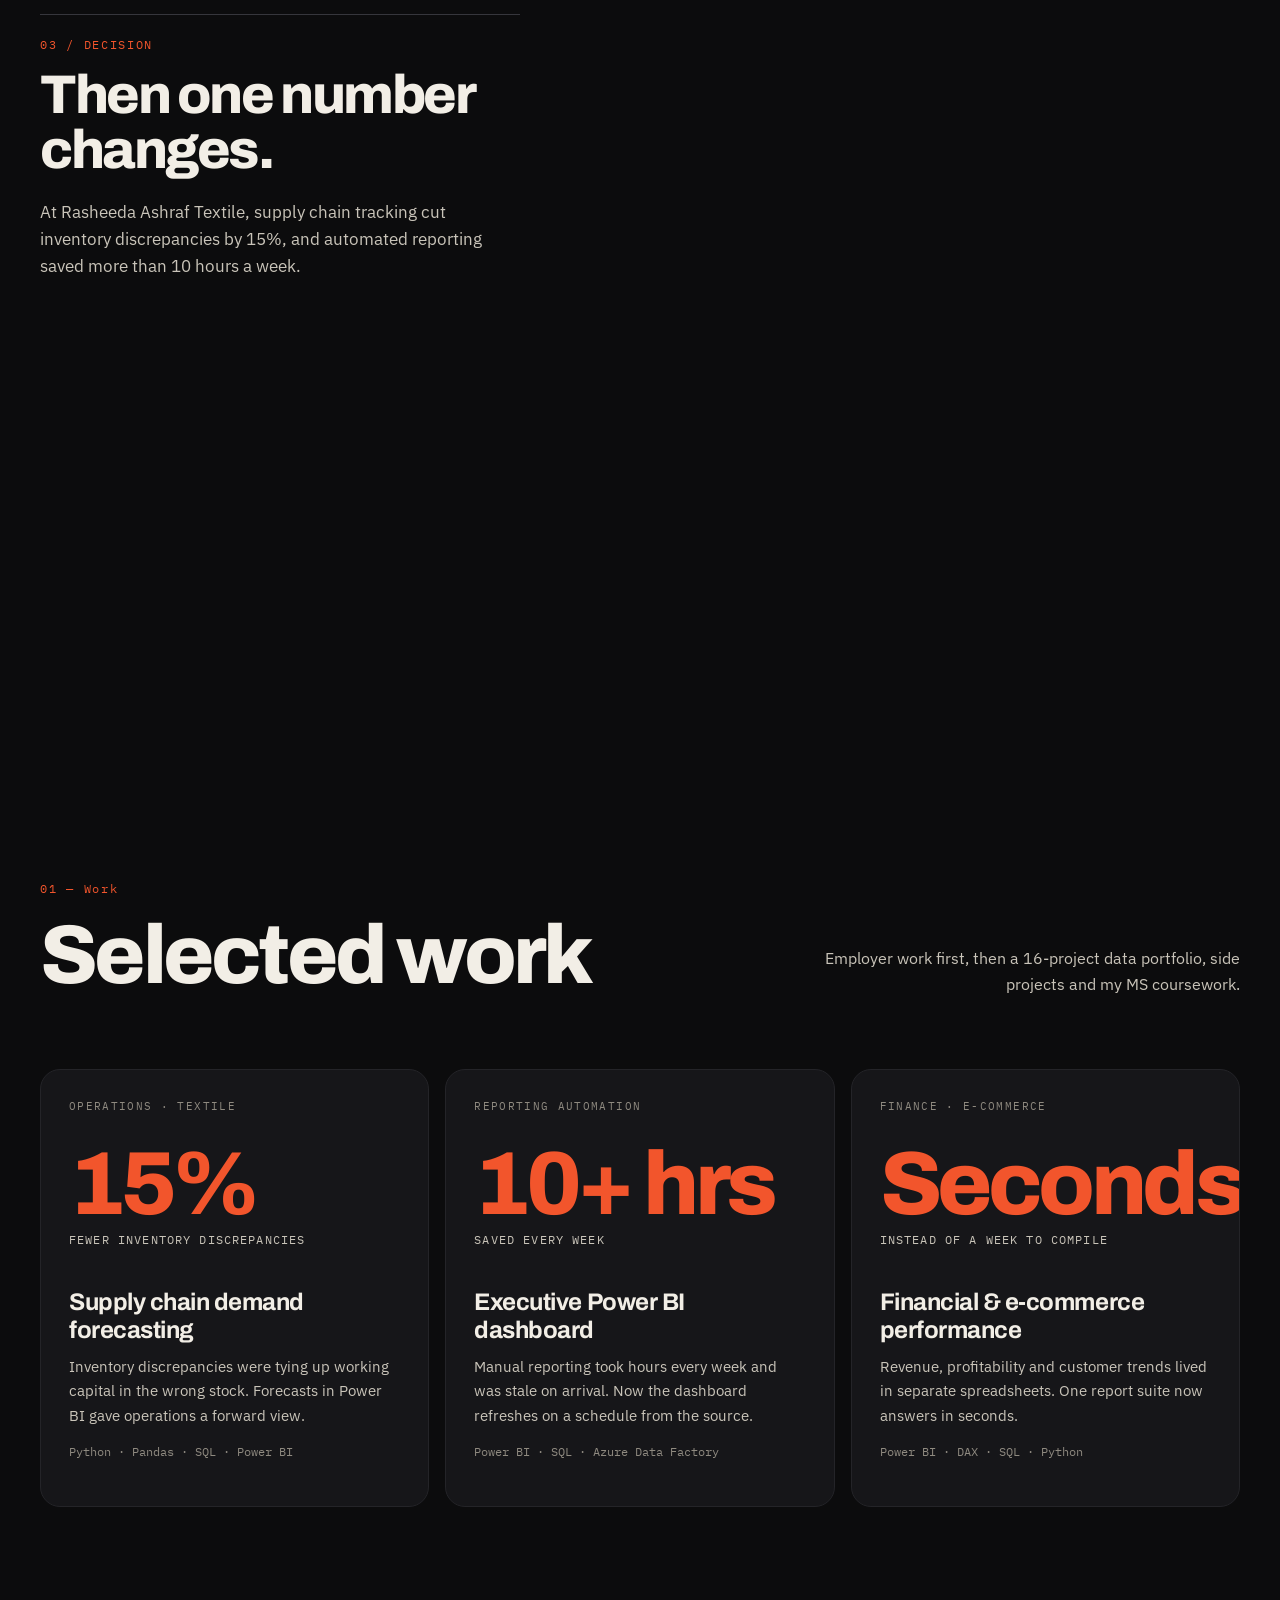
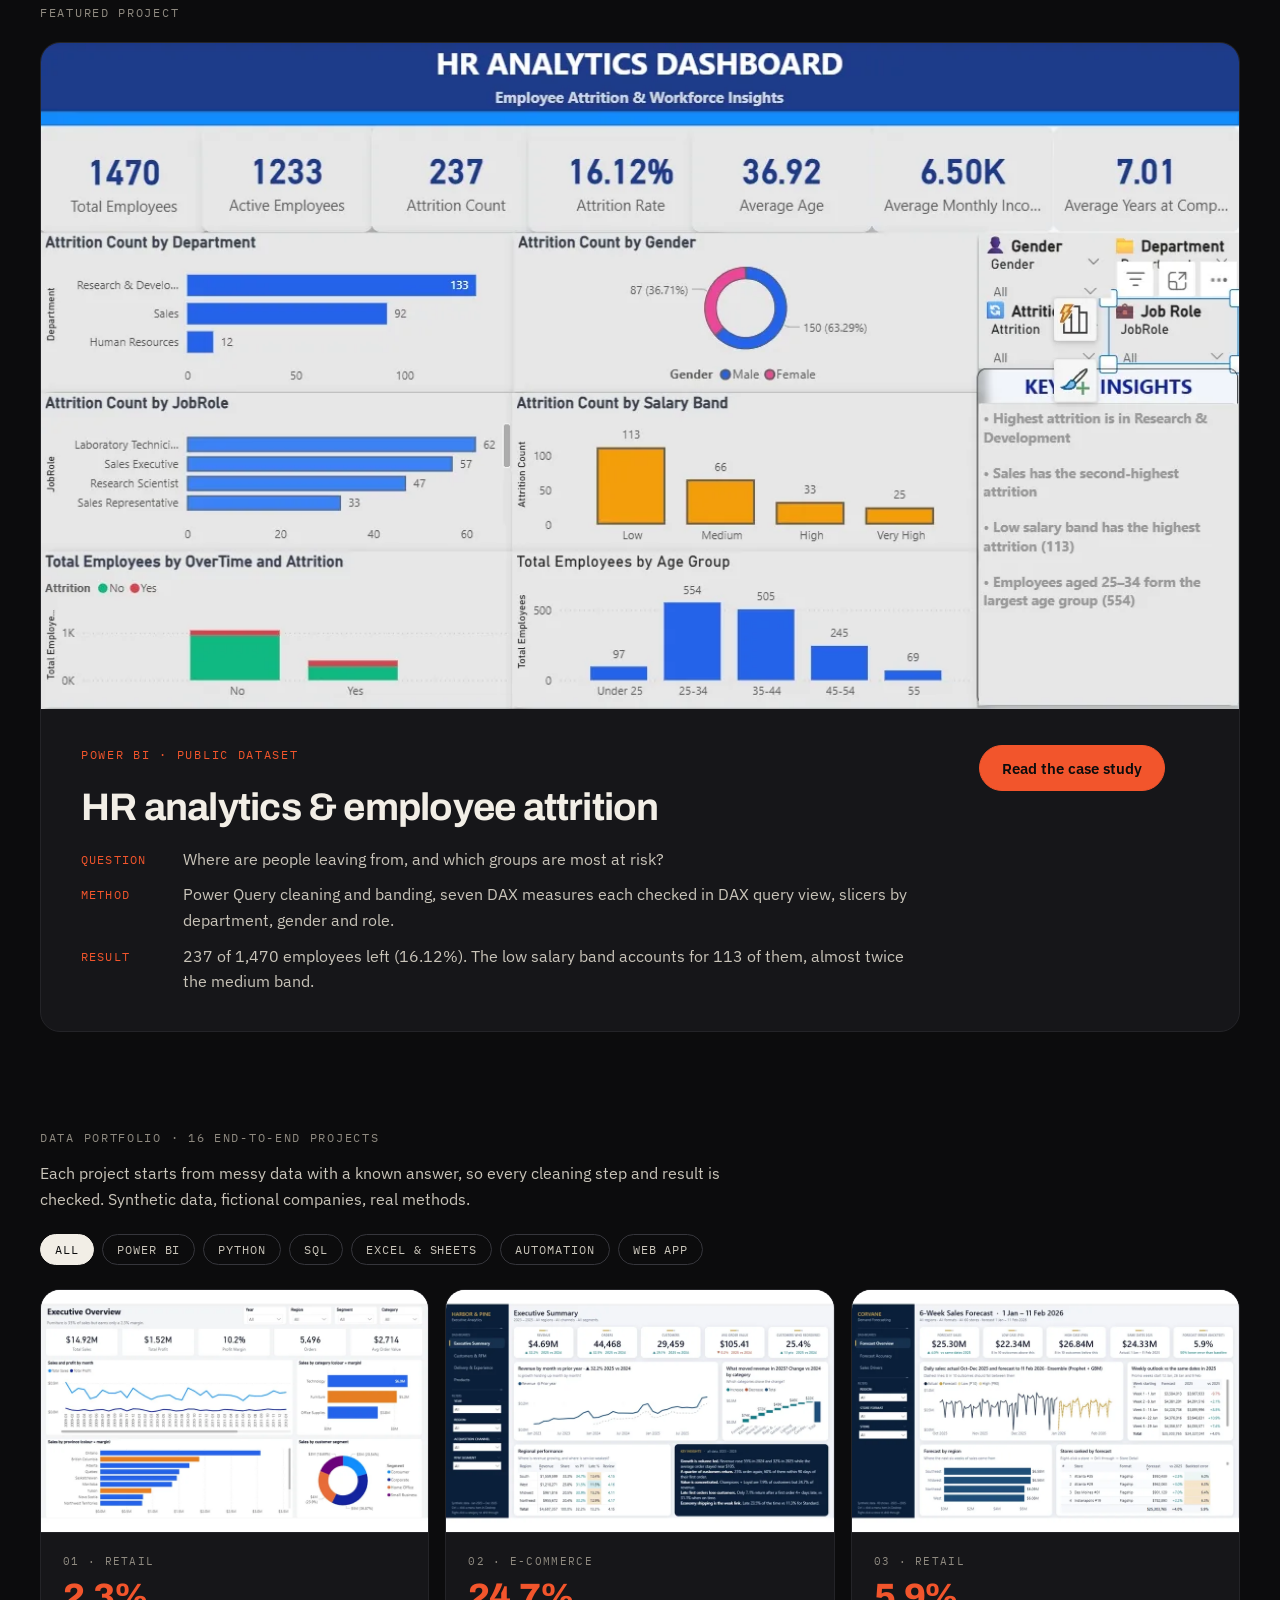
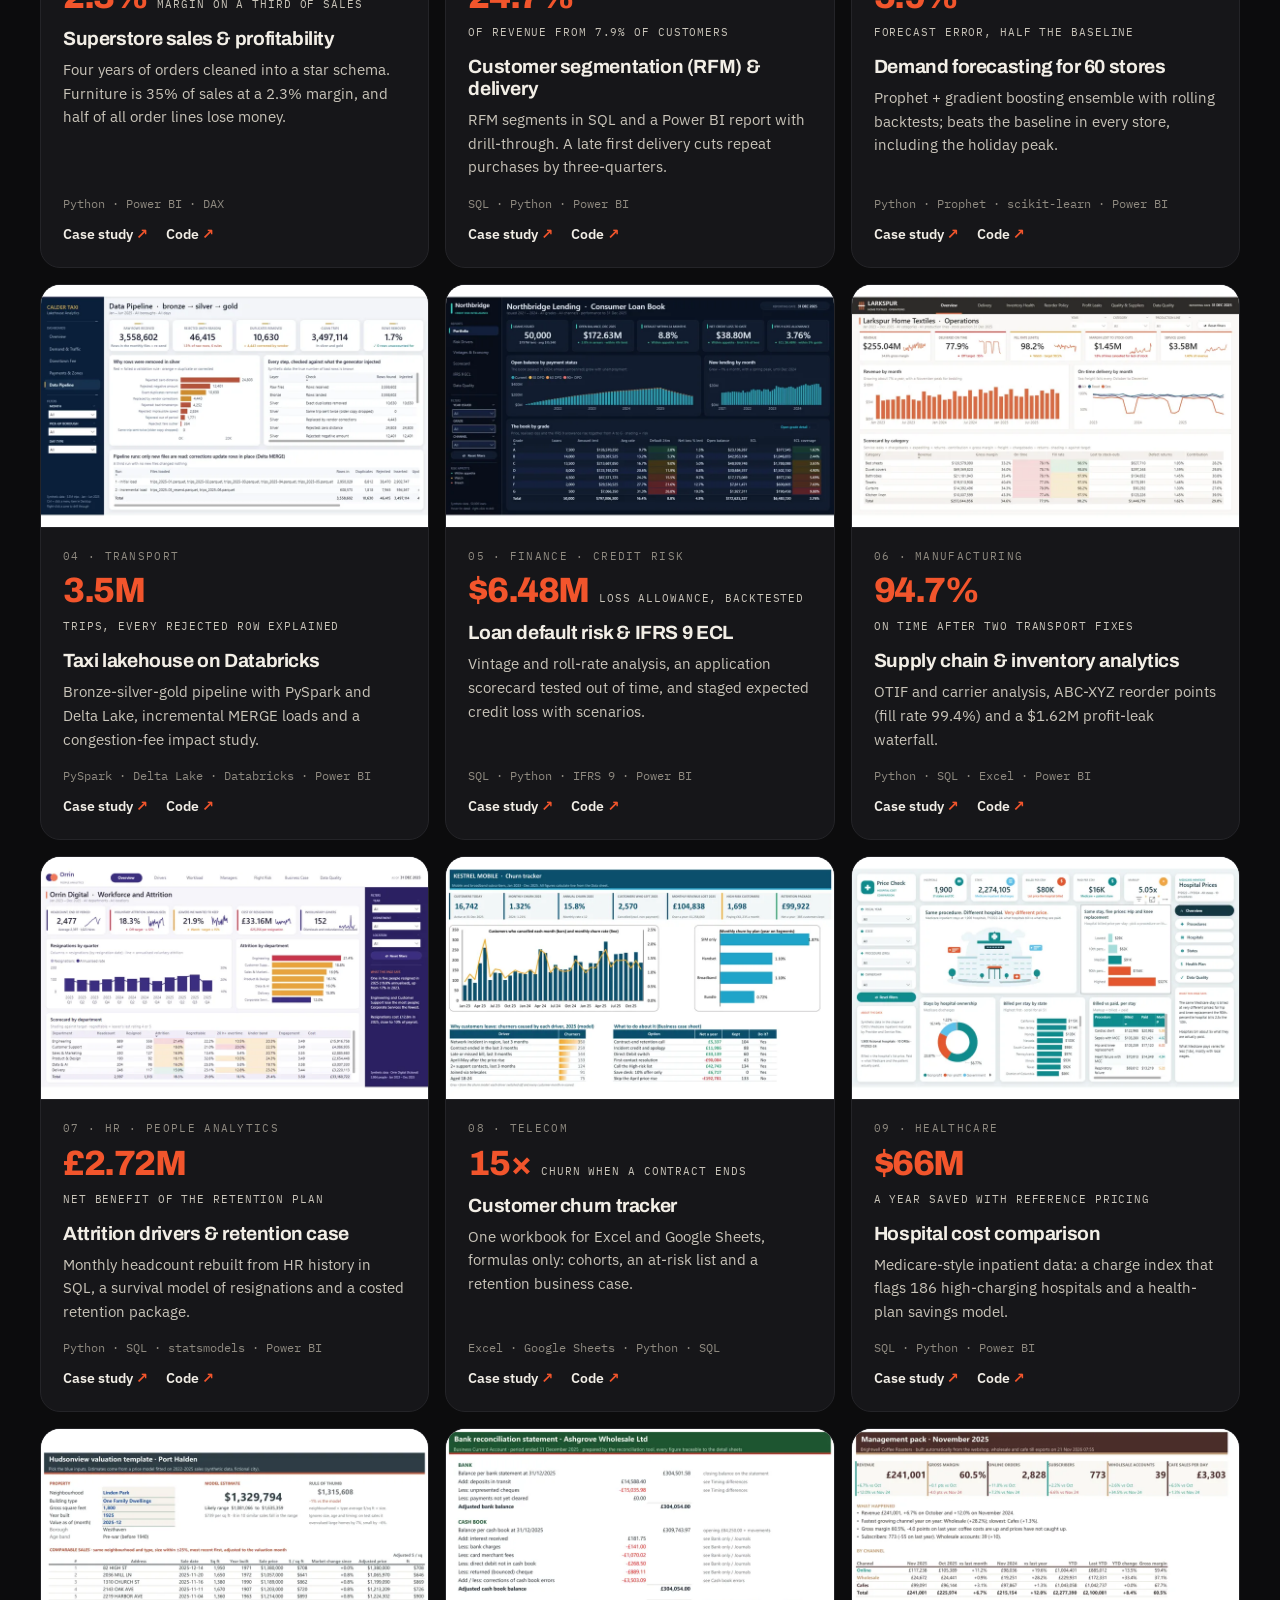
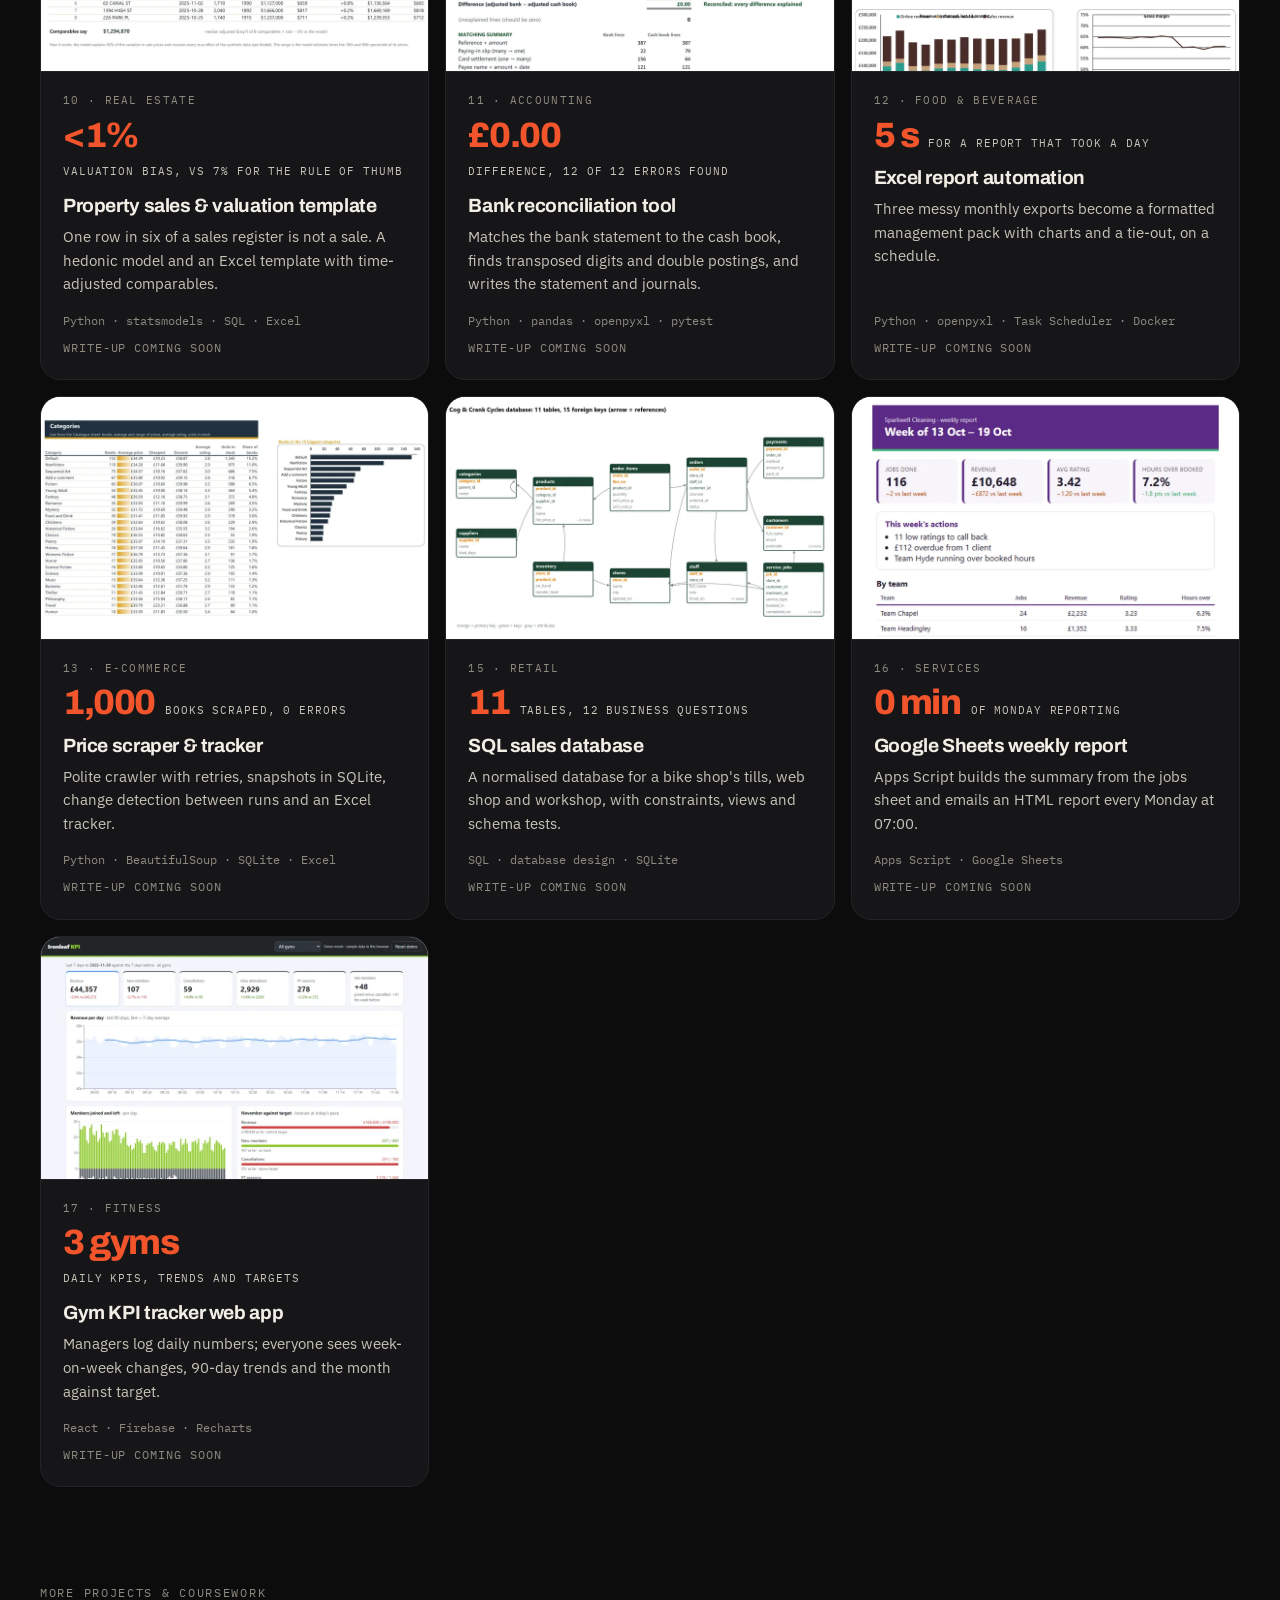
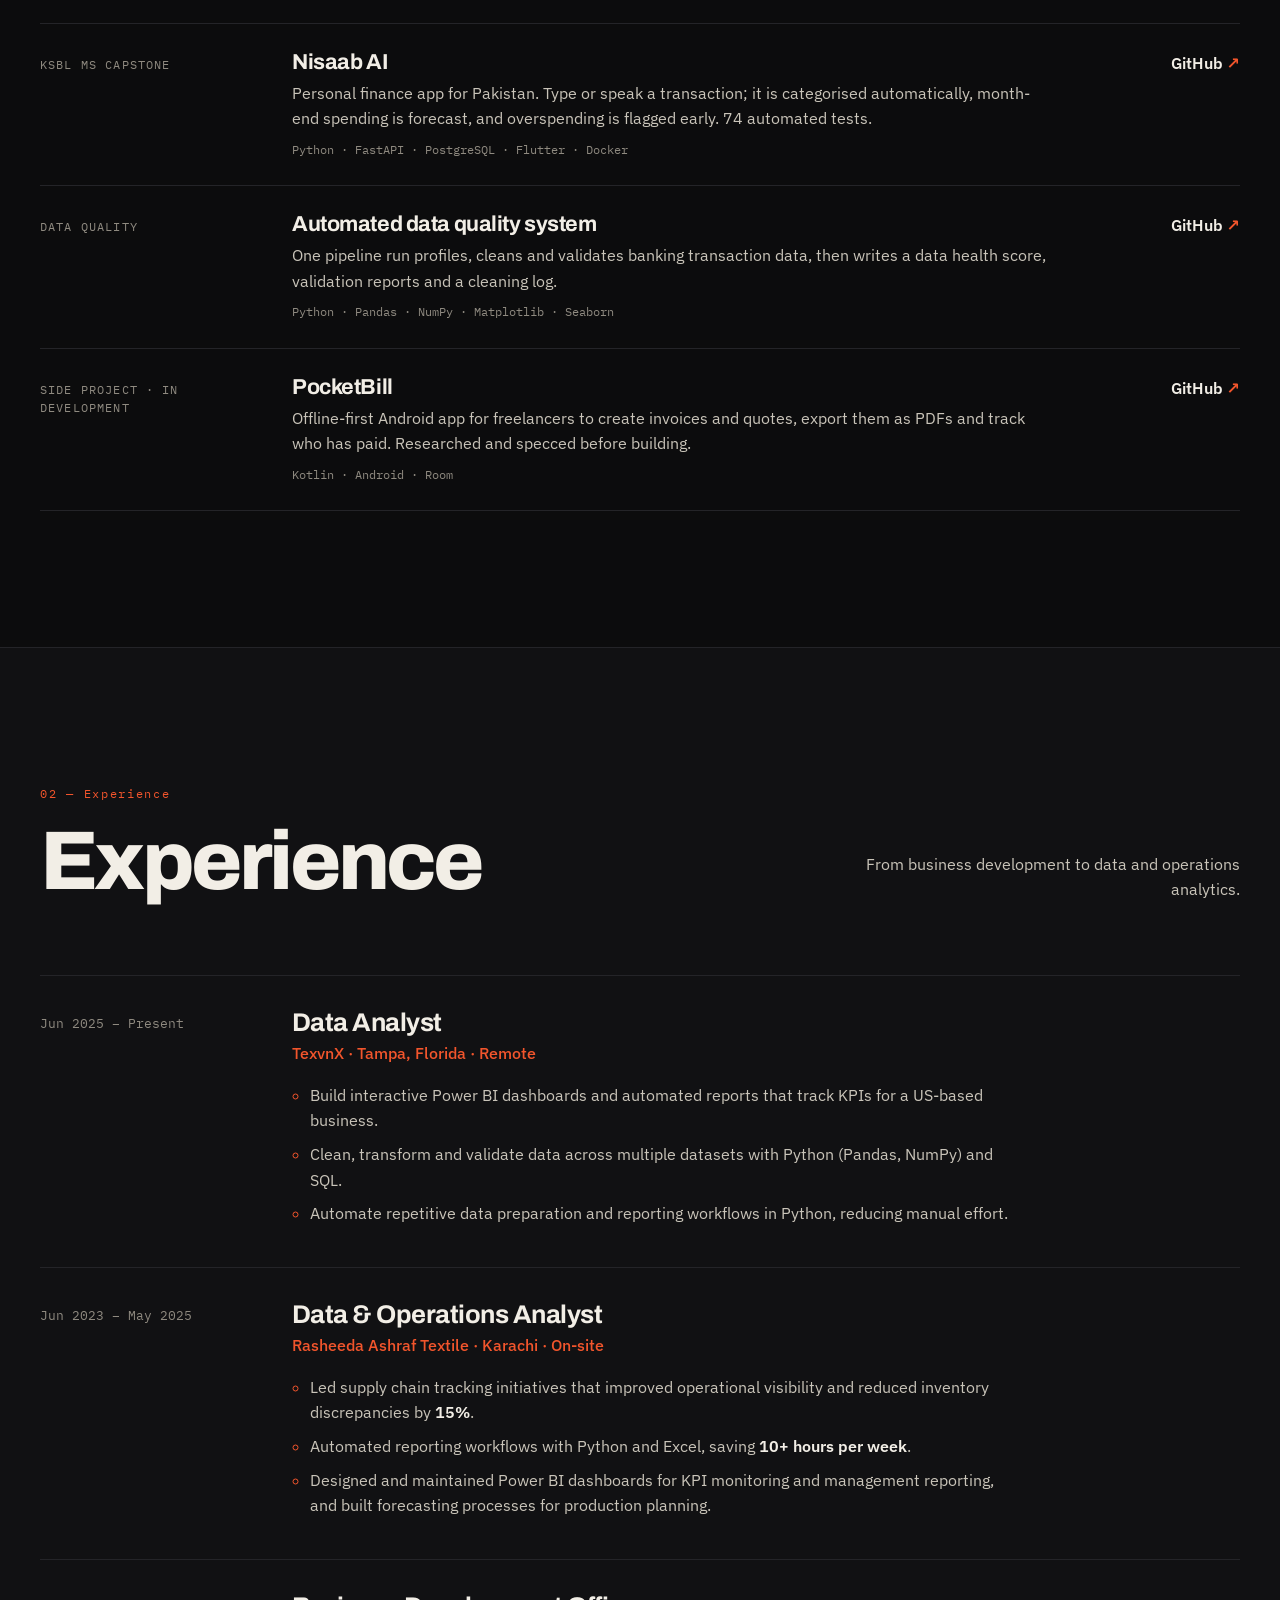
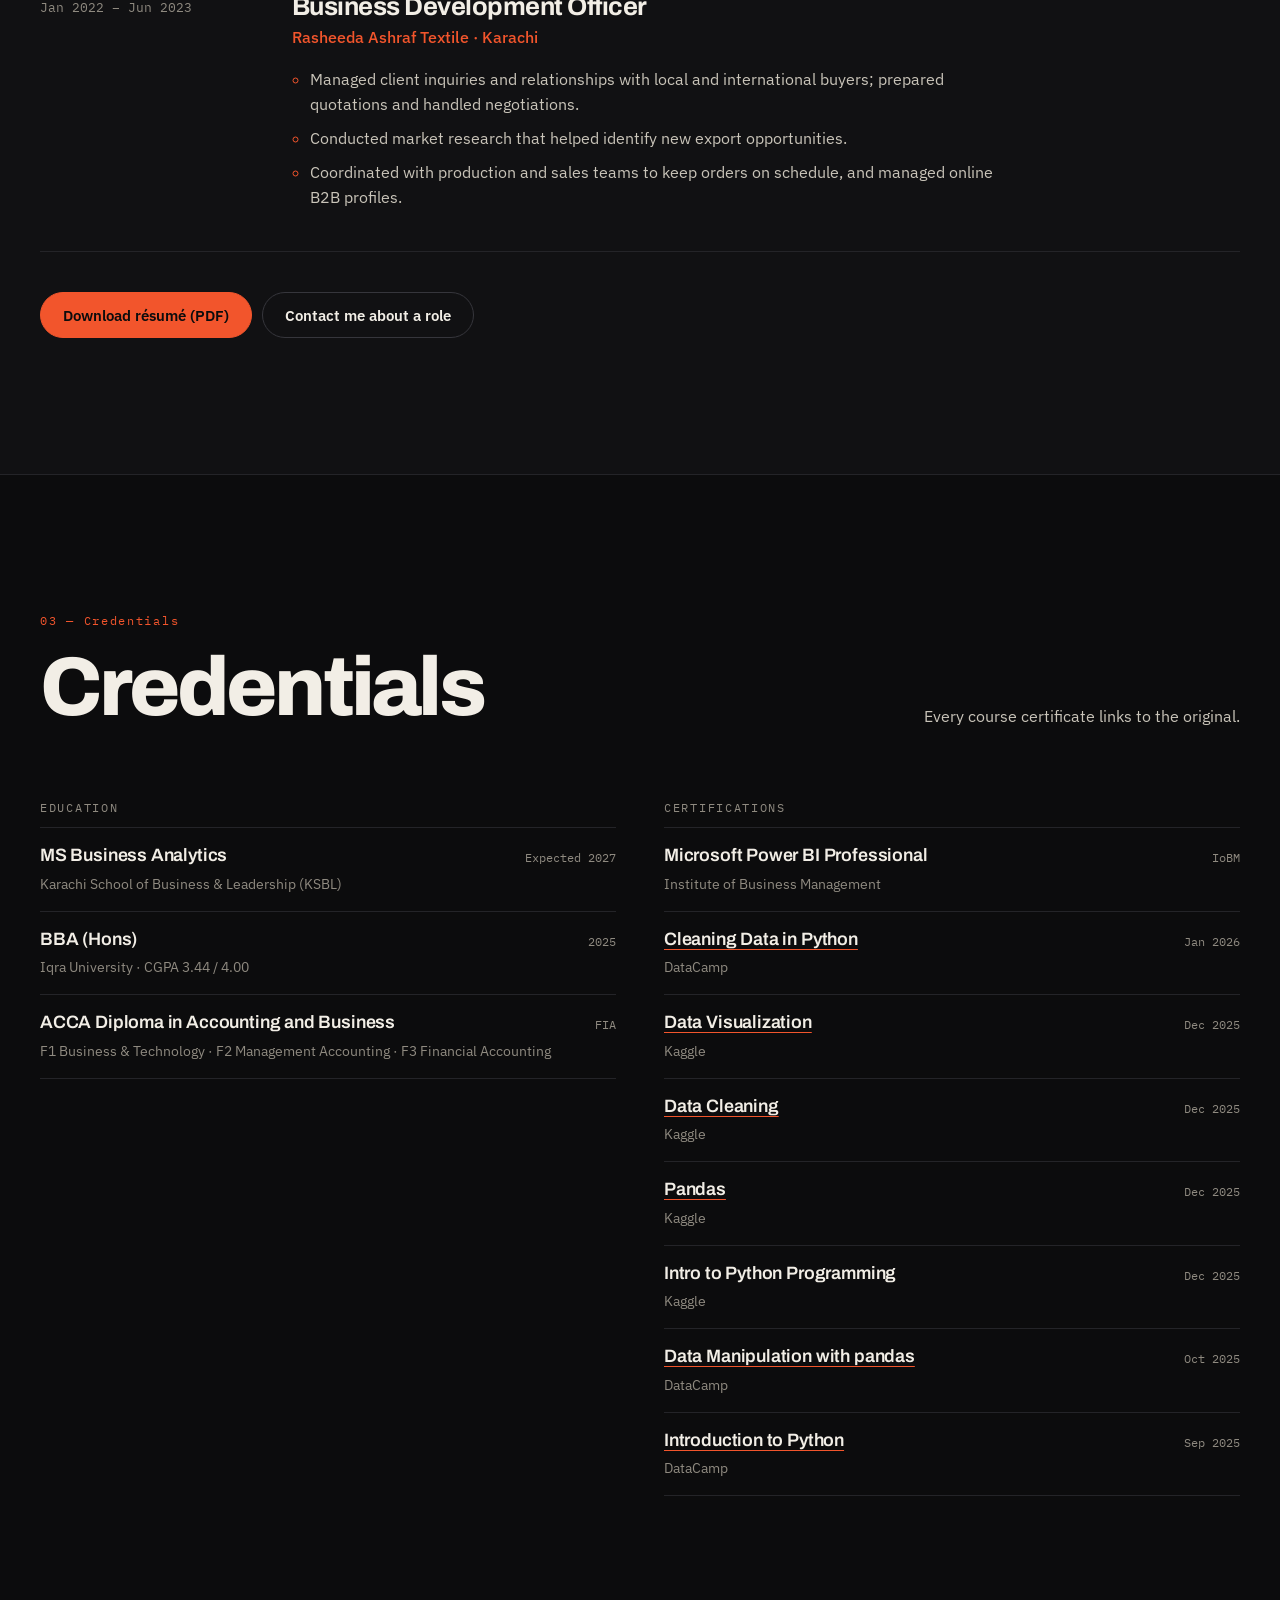
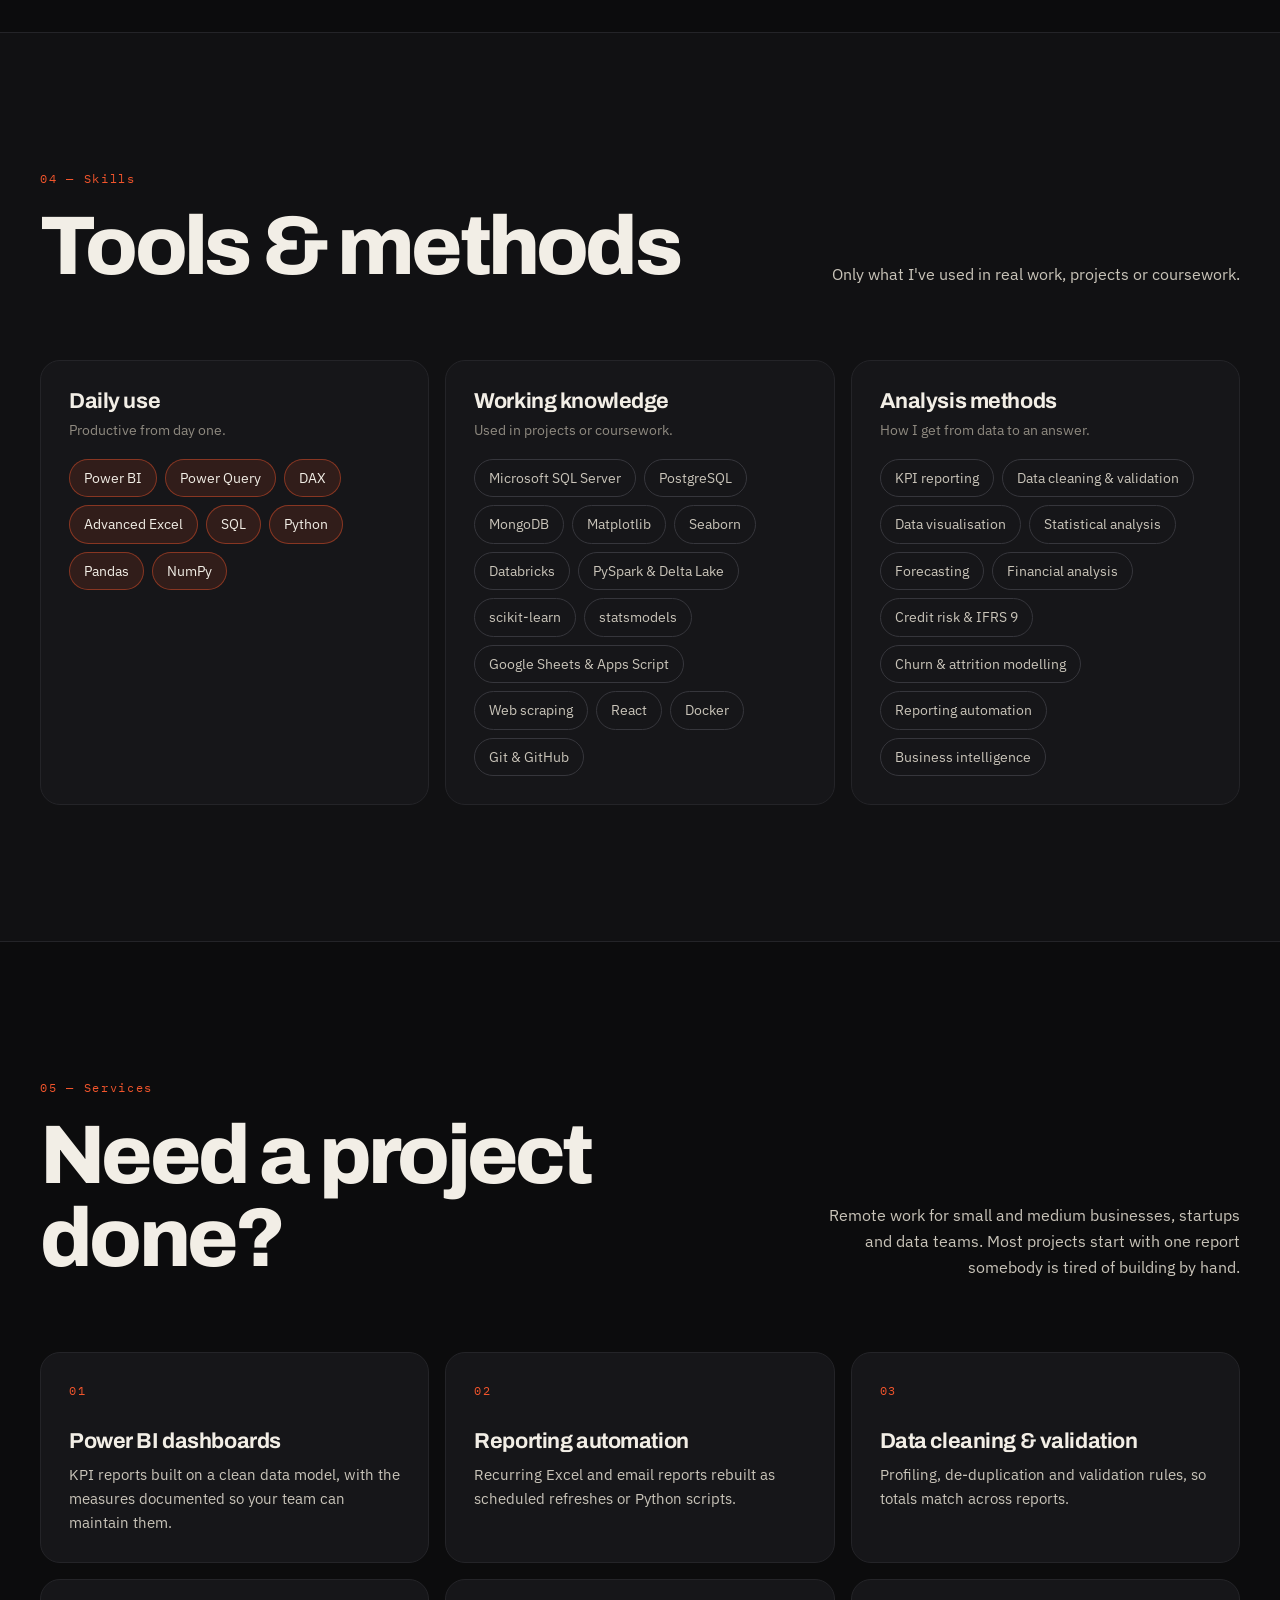
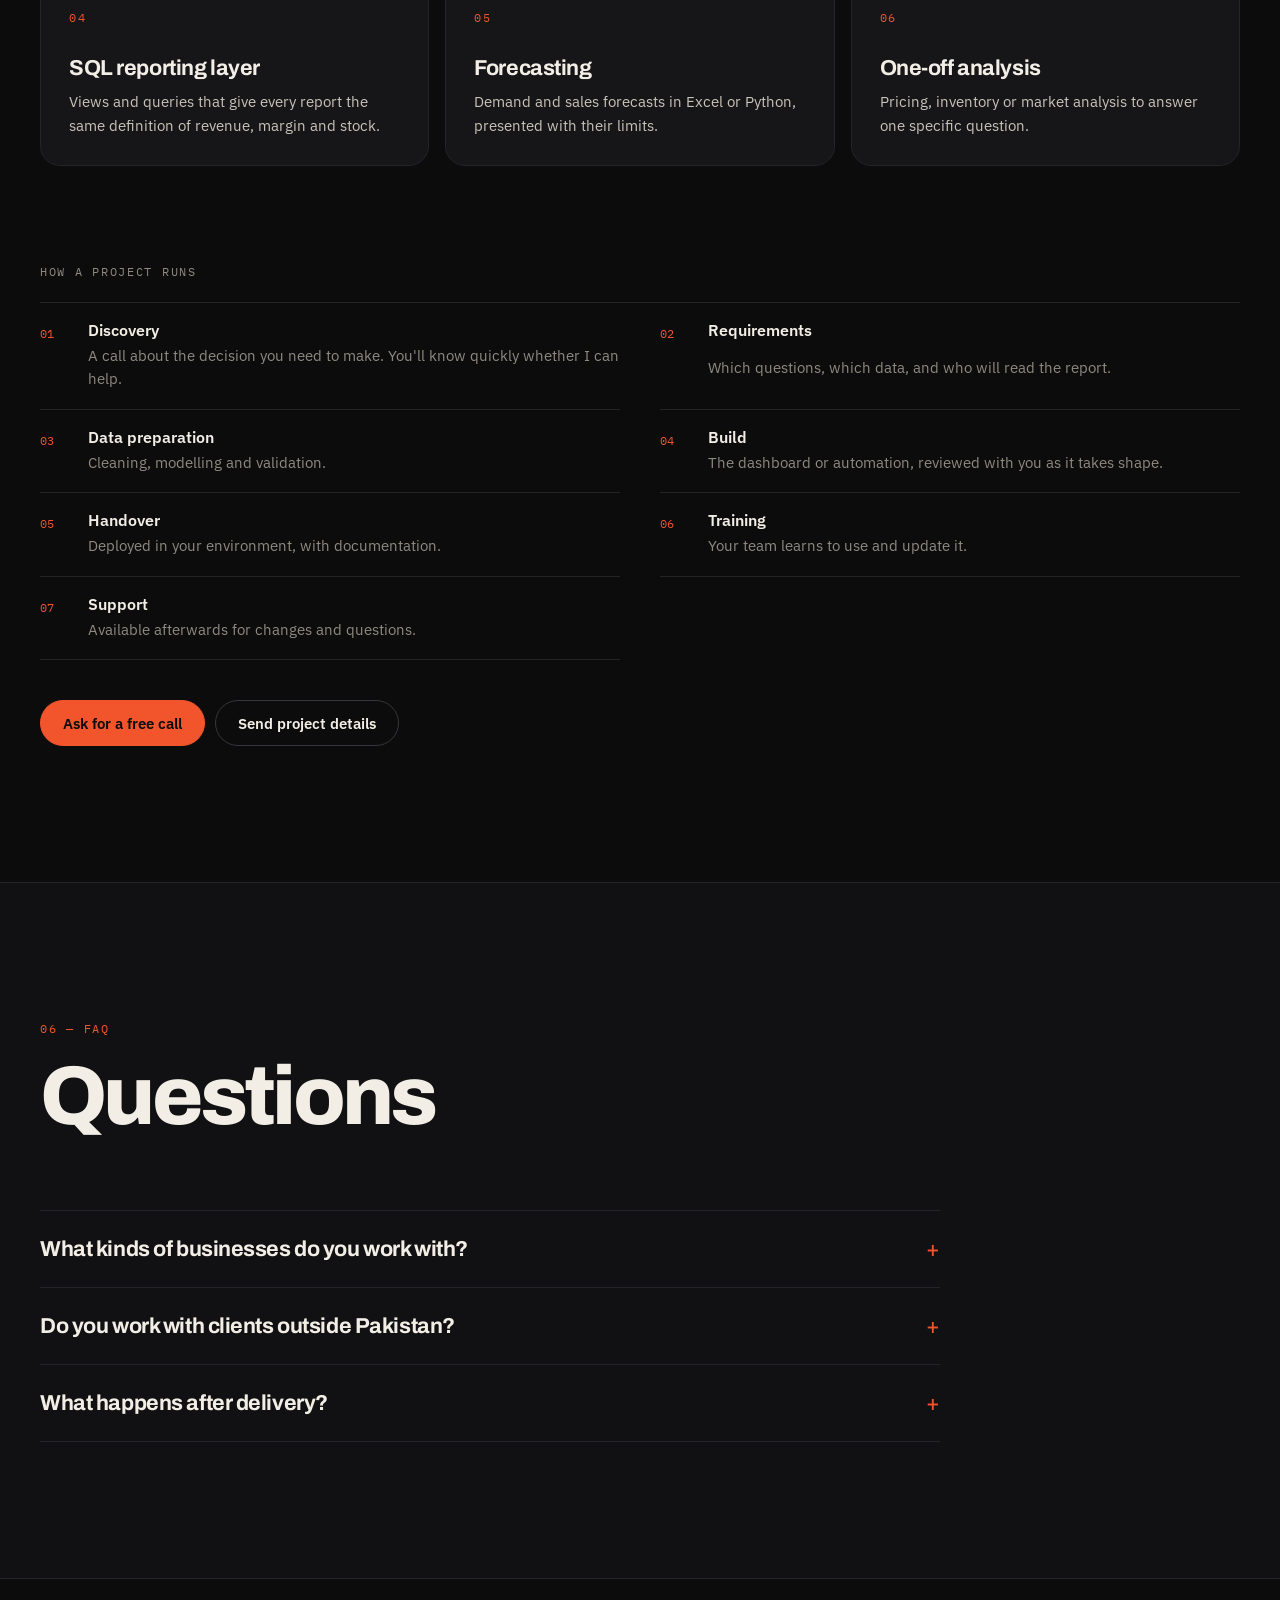
==== commit 16c15bc3: "Fix dead Calendly links, add Upwork links, See my work jump, social preview image, deploy script tha" ====
--- a/index.html
+++ b/index.html
@@ -10,8 +10,11 @@
   <meta property="og:type" content="website">
   <meta property="og:url" content="https://talhaather.com/">
   <meta property="og:title" content="Talha Ather — Data Analyst">
-  <meta property="og:description" content="Power BI reports, SQL and Python pipelines, and forecasts.">
+  <meta property="og:description" content="Data analyst in Karachi: Power BI reports, SQL and Python pipelines, forecasts and automation. 16 end-to-end projects with results.">
   <meta property="og:image" content="https://talhaather.com/assets/og-image.png">
+  <meta property="og:image:width" content="1200">
+  <meta property="og:image:height" content="630">
+  <meta property="og:image:alt" content="Talha Ather, data analyst: I turn raw data into reports people actually use">
   <meta name="twitter:card" content="summary_large_image">
   <link rel="icon" href="/assets/favicon.svg" type="image/svg+xml">
   <link rel="preload" href="/fonts/archivo-var.woff2" as="font" type="font/woff2" crossorigin>
@@ -96,9 +99,11 @@
               </a>
             </div>
             <div class="hero-meta">
+              <a class="jump" href="#work">See my work ↓</a>
               <a href="/assets/Talha-Ather-Resume.pdf" download>Download résumé</a>
               <a href="https://www.linkedin.com/in/talha-ather-702497376" target="_blank" rel="noopener">LinkedIn</a>
               <a href="https://github.com/talha-ather-pk" target="_blank" rel="noopener">GitHub</a>
+              <a href="https://www.upwork.com/freelancers/~01da74f8f9f4611503" target="_blank" rel="noopener" class="plausible-event-name=Upwork+Click">Upwork</a>
             </div>
           </div>
         </div>
@@ -639,7 +644,7 @@
         </ol>
 
         <div class="section-cta">
-          <a class="btn btn-primary" href="https://calendly.com/talhaather/consultation" target="_blank" rel="noopener">Book a free call</a>
+          <a class="btn btn-primary" href="#contact">Ask for a free call</a>
           <a class="btn btn-outline" href="#contact" data-intent="project">Send project details</a>
         </div>
       </div>
@@ -679,7 +684,8 @@
           <ul class="contact-list">
             <li><span>Email</span><a href="mailto:talhaather.freelance@gmail.com" class="plausible-event-name=Contact+Click">talhaather.freelance@gmail.com</a></li>
             <li><span>WhatsApp</span><a href="https://wa.me/923053523146" target="_blank" rel="noopener" class="plausible-event-name=Contact+Click">+92 305 3523146</a></li>
-            <li><span>Call</span><a href="https://calendly.com/talhaather/consultation" target="_blank" rel="noopener" class="plausible-event-name=Contact+Click">Book a free consultation</a></li>
+            <li><span>Upwork</span><a href="https://www.upwork.com/freelancers/~01da74f8f9f4611503" target="_blank" rel="noopener" class="plausible-event-name=Upwork+Click">Hire me on Upwork</a></li>
+            <li><span>Call</span><a href="#contact-form" class="plausible-event-name=Contact+Click">Ask for a free consultation</a></li>
             <li><span>Based in</span>Karachi · remote worldwide</li>
           </ul>
 
--- a/css/styles.css
+++ b/css/styles.css
@@ -398,3 +398,6 @@
 .pcard .tools { font-family: var(--mono); font-size: .74rem; color: var(--muted); margin-top: auto; padding-top: 8px; }
 .pcard .links { display: flex; flex-wrap: wrap; gap: 6px 18px; font-size: .9rem; }
 .pcard .links.soon { font-family: var(--mono); font-size: .72rem; letter-spacing: .08em; text-transform: uppercase; color: var(--muted); }
+
+/* hero: jump straight to the work */
+.hero-meta .jump { color: var(--accent); font-weight: 600; }
